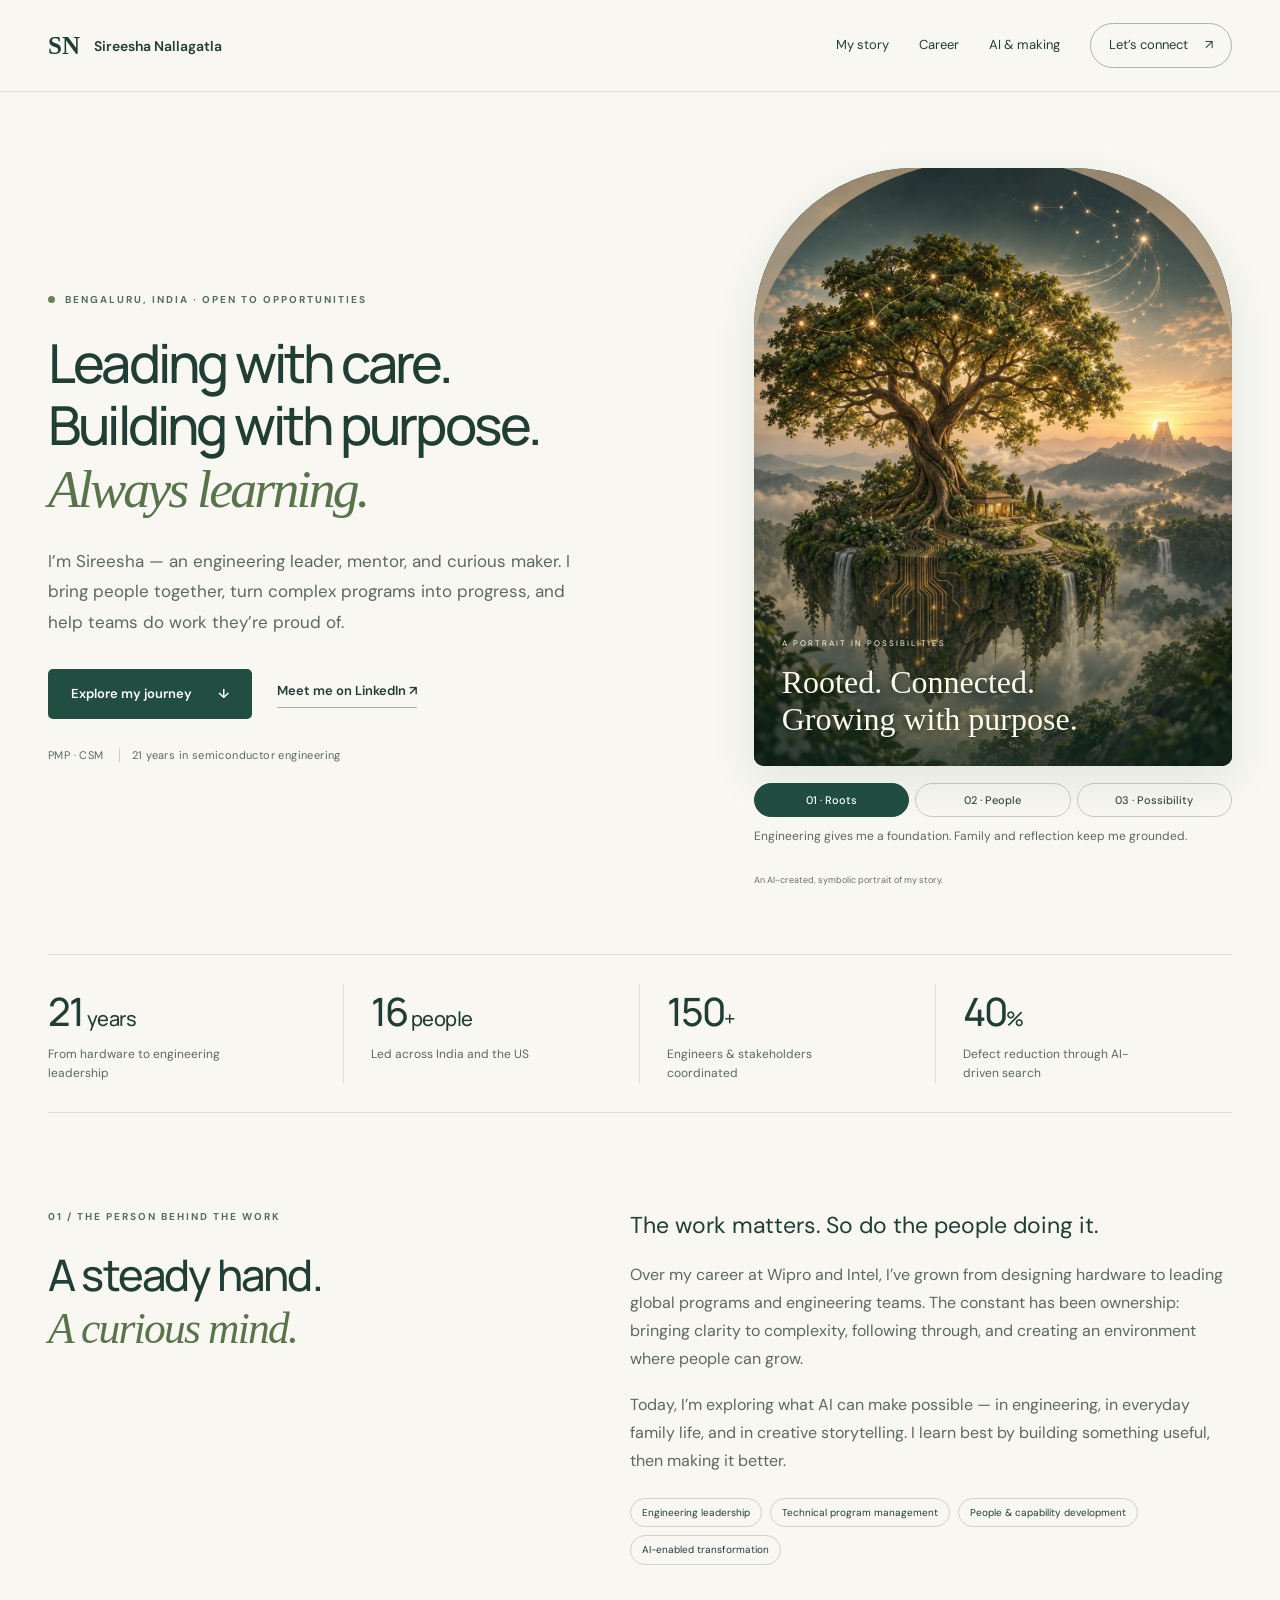
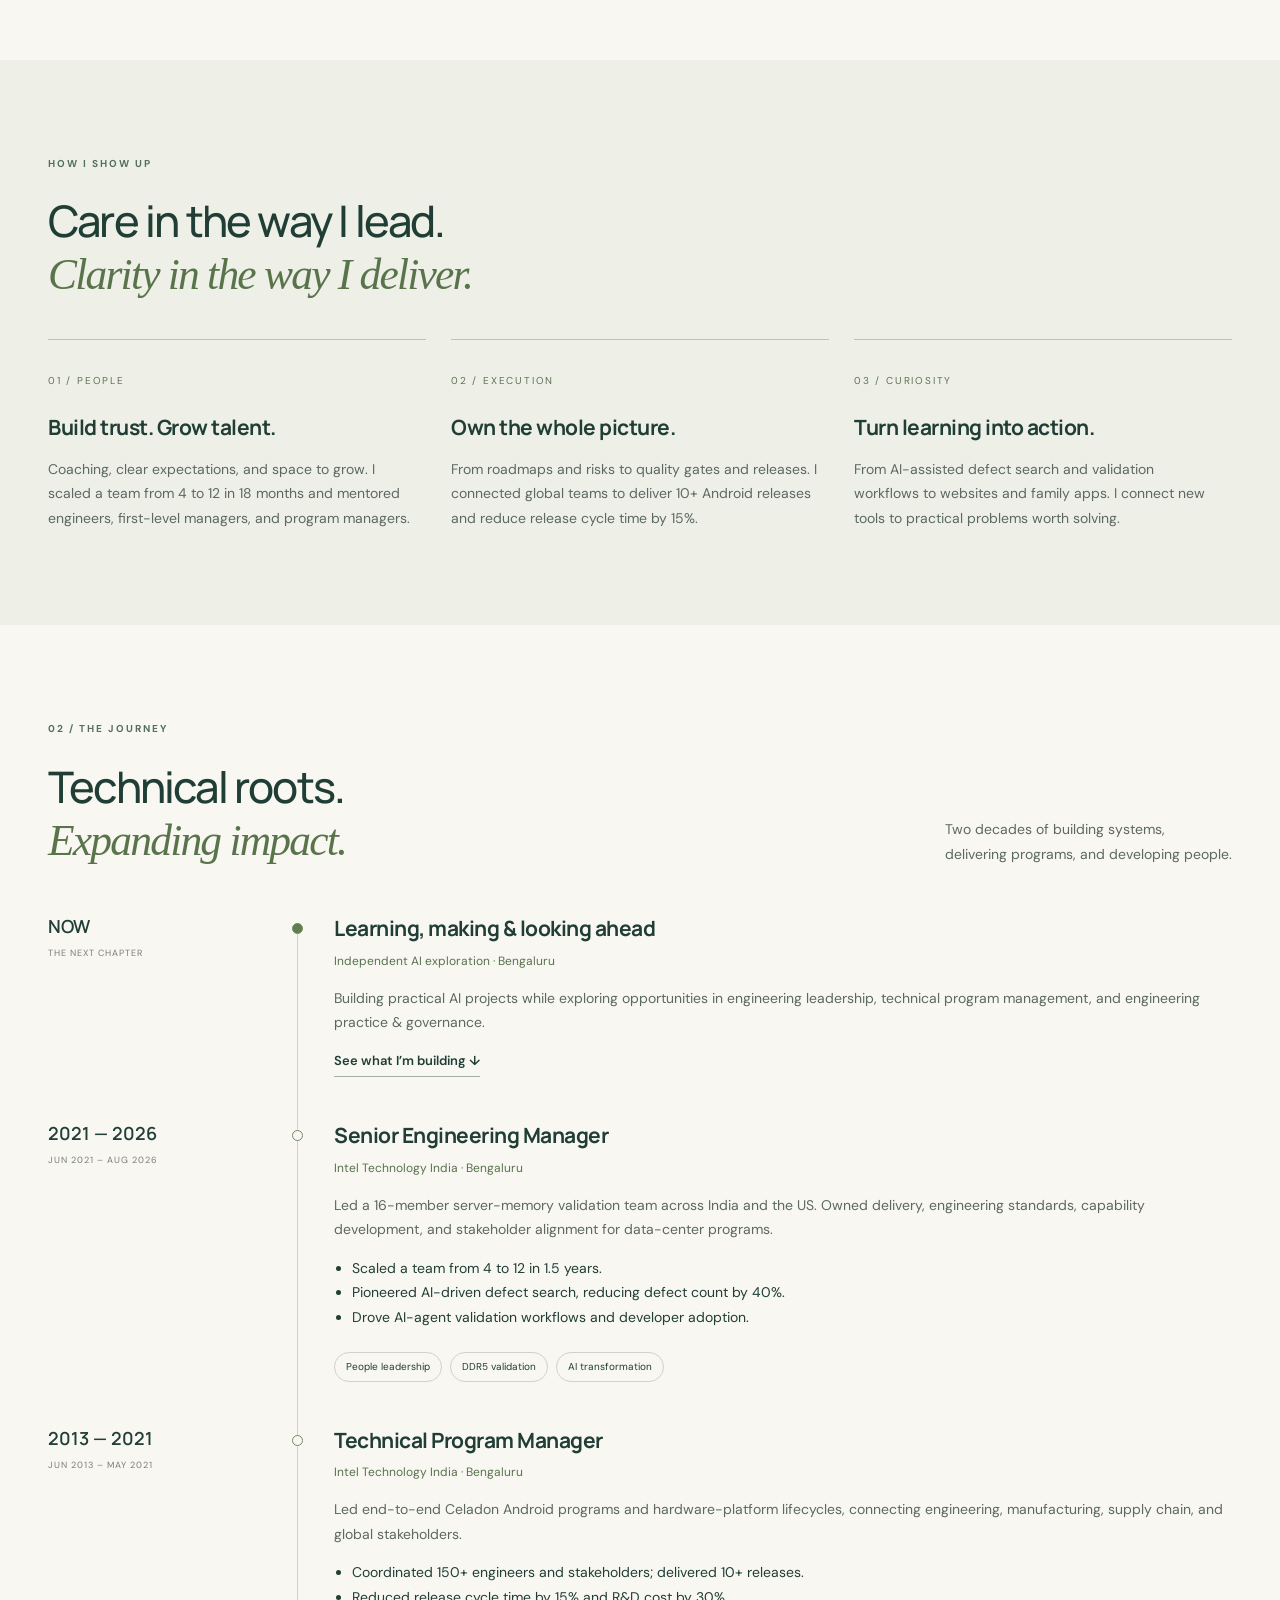
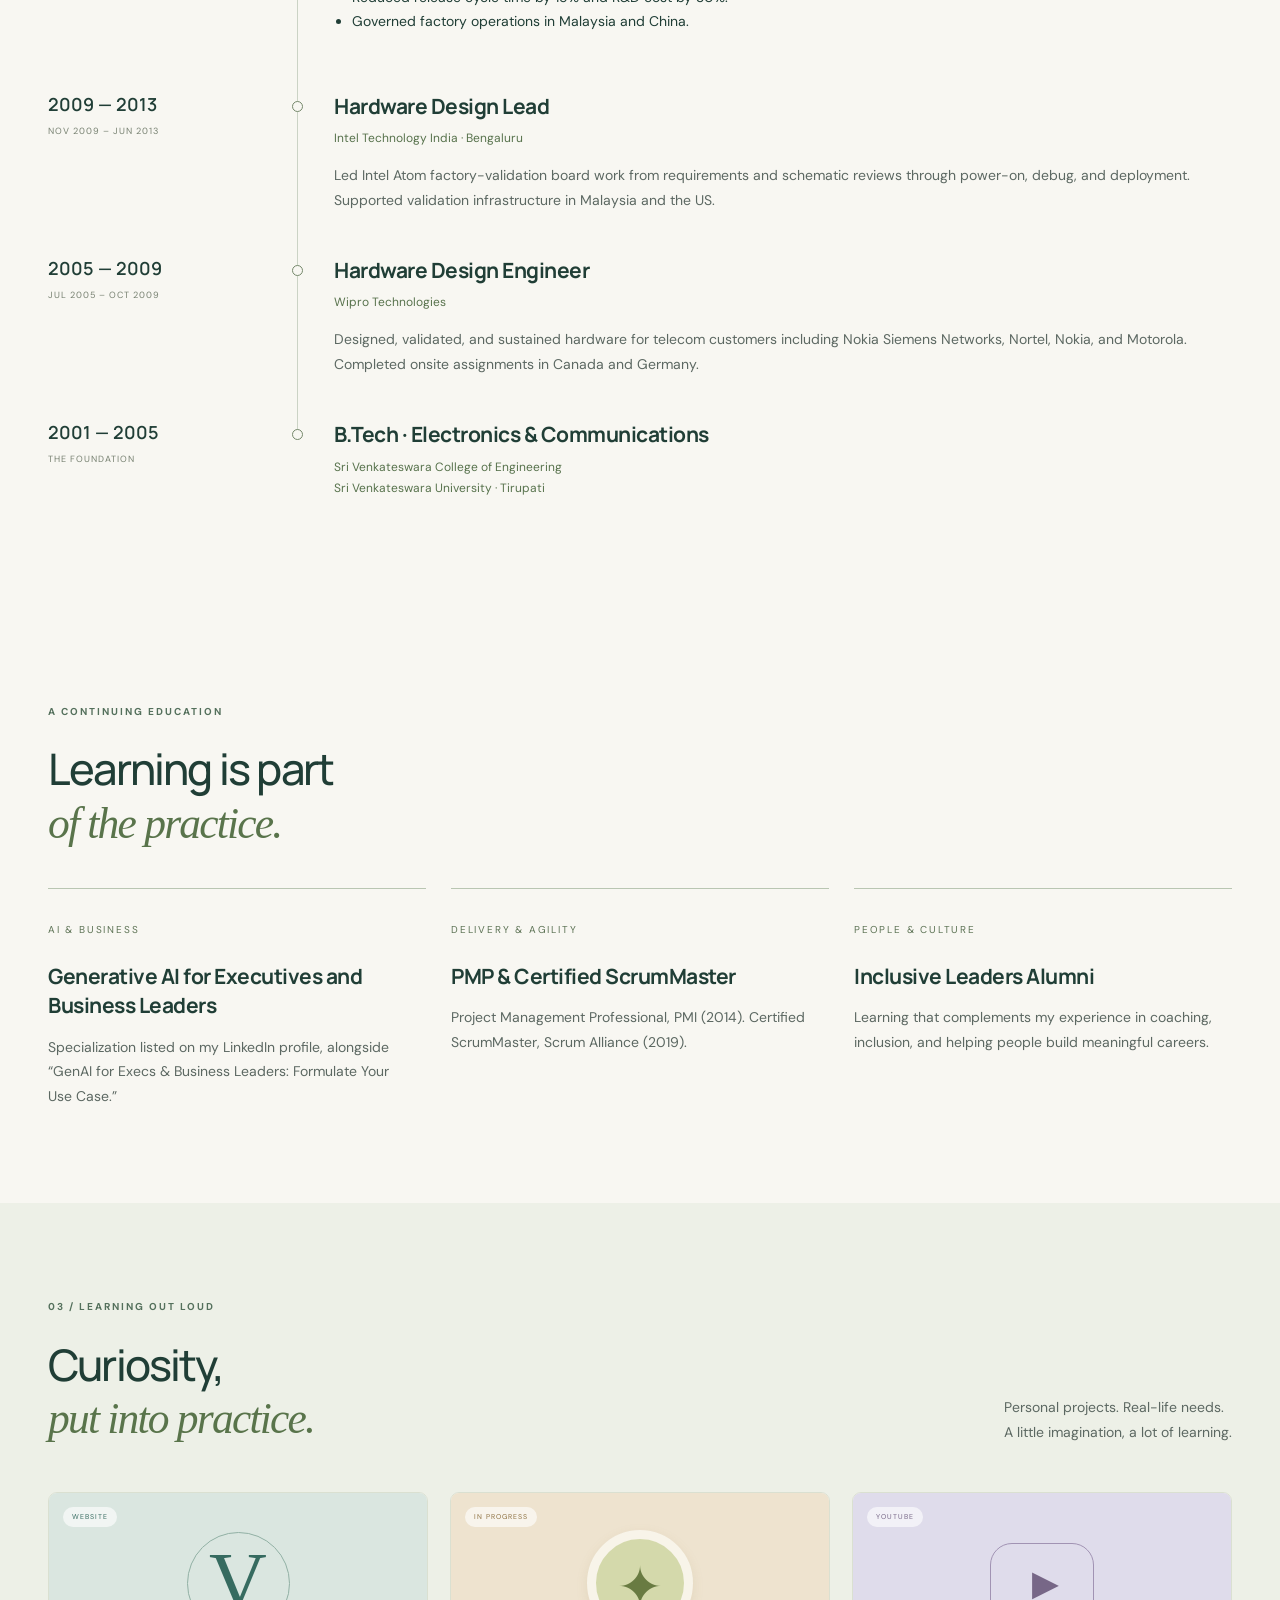
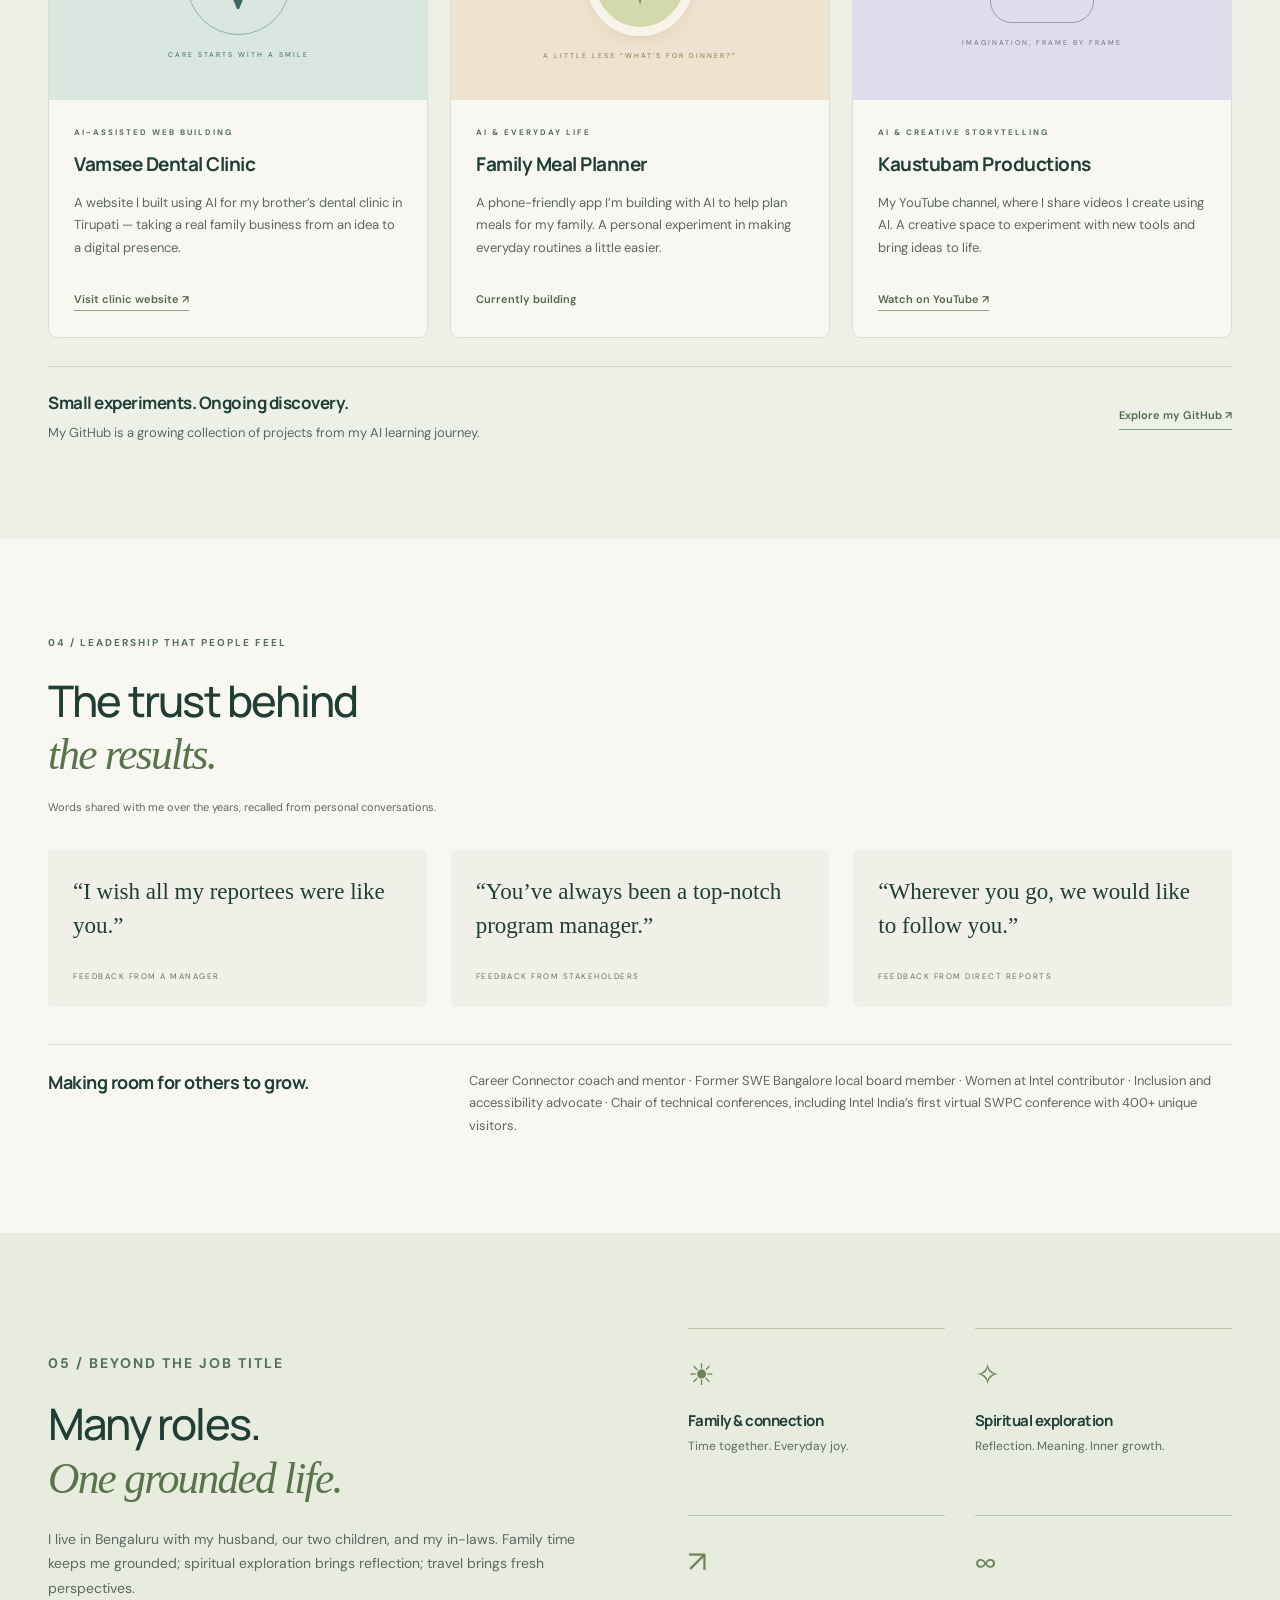
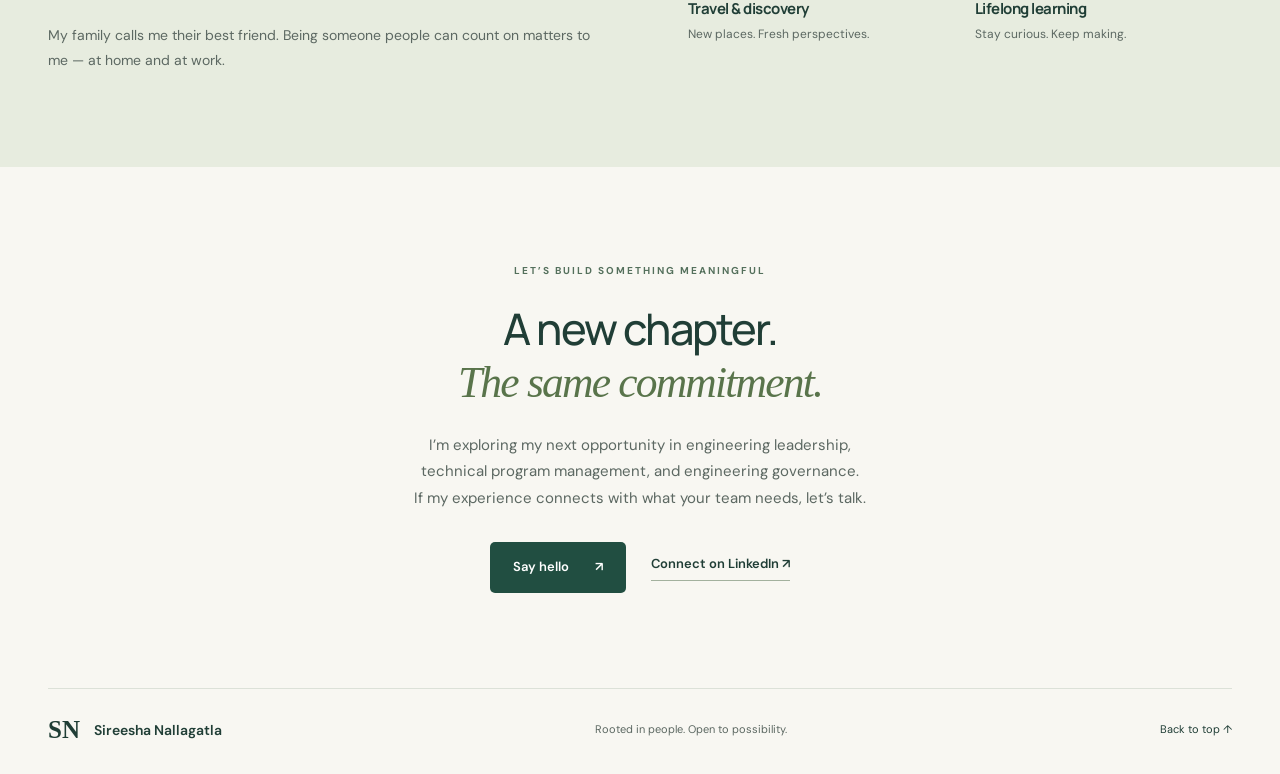
==== index.html @ be45ba5d "Refine portrait tagline and leadership feedback" ====
<!doctype html>
<html lang="en">
<head><meta charset="utf-8"><meta name="viewport" content="width=device-width,initial-scale=1"><meta name="description" content="Meet Sireesha Nallagatla: engineering leader, people builder and curious AI maker based in Bengaluru. Explore 21 years of experience, leadership impact and personal projects."><meta property="og:title" content="Sireesha Nallagatla — Leader. Mentor. Maker."><meta property="og:description" content="Leading with care. Building with purpose. Always learning. Explore my career, leadership and AI projects."><meta property="og:type" content="website"><meta property="og:url" content="https://sireesha123git.github.io/"><meta property="og:image" content="https://sireesha123git.github.io/tree-of-possibilities.png"><link rel="canonical" href="https://sireesha123git.github.io/"><meta name="theme-color" content="#183f38"><title>Sireesha Nallagatla — Leader. Mentor. Maker.</title><link rel="stylesheet" href="style.css"></head>
<body>
<a class="skip" href="#main">Skip to content</a>
<header><a class="brand" href="#">SN<span>Sireesha Nallagatla</span></a><nav aria-label="Main navigation"><a href="#about">My story</a><a href="#journey">Career</a><a href="#projects">AI & making</a><a class="nav-contact" href="#connect">Let’s connect <span>↗</span></a></nav></header>
<main id="main">
<section class="hero wrap">
<div class="hero-copy"><p class="eyebrow"><span class="dot"></span> BENGALURU, INDIA · OPEN TO OPPORTUNITIES</p><h1>Leading with care.<br>Building with purpose.<br><em>Always learning.</em></h1><p class="intro">I’m Sireesha — an engineering leader, mentor, and curious maker. I bring people together, turn complex programs into progress, and help teams do work they’re proud of.</p><div class="actions"><a class="button" href="#journey">Explore my journey <span>↓</span></a><a class="text-link" href="https://www.linkedin.com/in/sireesha-nallagatla-0392a2ba/" target="_blank" rel="noopener noreferrer">Meet me on LinkedIn ↗</a></div><p class="credentials">PMP · CSM <span>21 years in semiconductor engineering</span></p></div>
<figure class="cinematic-portrait"><div class="cinematic-frame"><img src="tree-of-possibilities.png" width="1122" height="1402" fetchpriority="high" alt="A cinematic symbolic portrait: a living tree rooted in golden circuits, a warm home, and a canopy of connected lights opening toward the sky."><div class="cinematic-title"><span>A PORTRAIT IN POSSIBILITIES</span><strong>Rooted. Connected.<br>Growing with purpose.</strong></div></div><figcaption><div class="portrait-tabs" role="group" aria-label="Explore the meaning of the artwork"><button type="button" data-story="roots" aria-pressed="true">01 · Roots</button><button type="button" data-story="people" aria-pressed="false">02 · People</button><button type="button" data-story="possibility" aria-pressed="false">03 · Possibility</button></div><p id="portrait-story" aria-live="polite">Engineering gives me a foundation. Family and reflection keep me grounded.</p><span class="portrait-credit">An AI-created, symbolic portrait of my story.</span></figcaption></figure></section>
<section class="metrics wrap" aria-label="Career highlights"><div><strong>21<span> years</span></strong><p>From hardware to engineering leadership</p></div><div><strong>16<span> people</span></strong><p>Led across India and the US</p></div><div><strong>150<span>+</span></strong><p>Engineers & stakeholders coordinated</p></div><div><strong>40<span>%</span></strong><p>Defect reduction through AI-driven search</p></div></section>
<section id="about" class="section wrap about"><div><p class="eyebrow">01 / THE PERSON BEHIND THE WORK</p><h2>A steady hand.<br><em>A curious mind.</em></h2></div><div class="story"><p class="large">The work matters. So do the people doing it.</p><p>Over my career at Wipro and Intel, I’ve grown from designing hardware to leading global programs and engineering teams. The constant has been ownership: bringing clarity to complexity, following through, and creating an environment where people can grow.</p><p>Today, I’m exploring what AI can make possible — in engineering, in everyday family life, and in creative storytelling. I learn best by building something useful, then making it better.</p><div class="chips"><span>Engineering leadership</span><span>Technical program management</span><span>People & capability development</span><span>AI-enabled transformation</span></div></div></section>
<section class="strengths section"><div class="wrap"><p class="eyebrow">HOW I SHOW UP</p><h2>Care in the way I lead.<br><em>Clarity in the way I deliver.</em></h2><div class="cards"><article><span class="card-number">01 / PEOPLE</span><h3>Build trust. Grow talent.</h3><p>Coaching, clear expectations, and space to grow. I scaled a team from 4 to 12 in 18 months and mentored engineers, first-level managers, and program managers.</p></article><article><span class="card-number">02 / EXECUTION</span><h3>Own the whole picture.</h3><p>From roadmaps and risks to quality gates and releases. I connected global teams to deliver 10+ Android releases and reduce release cycle time by 15%.</p></article><article><span class="card-number">03 / CURIOSITY</span><h3>Turn learning into action.</h3><p>From AI-assisted defect search and validation workflows to websites and family apps. I connect new tools to practical problems worth solving.</p></article></div></div></section>
<section id="journey" class="section wrap"><div class="section-heading"><div><p class="eyebrow">02 / THE JOURNEY</p><h2>Technical roots.<br><em>Expanding impact.</em></h2></div><p>Two decades of building systems,<br>delivering programs, and developing people.</p></div><div class="timeline">
<article class="milestone current"><div class="date">NOW<span>THE NEXT CHAPTER</span></div><div><h3>Learning, making & looking ahead</h3><p class="company">Independent AI exploration · Bengaluru</p><p>Building practical AI projects while exploring opportunities in engineering leadership, technical program management, and engineering practice & governance.</p><a class="text-link" href="#projects">See what I’m building ↓</a></div></article>
<article class="milestone"><div class="date">2021 — 2026<span>JUN 2021 – AUG 2026</span></div><div><h3>Senior Engineering Manager</h3><p class="company">Intel Technology India · Bengaluru</p><p>Led a 16-member server-memory validation team across India and the US. Owned delivery, engineering standards, capability development, and stakeholder alignment for data-center programs.</p><ul><li>Scaled a team from 4 to 12 in 1.5 years.</li><li>Pioneered AI-driven defect search, reducing defect count by 40%.</li><li>Drove AI-agent validation workflows and developer adoption.</li></ul><div class="chips"><span>People leadership</span><span>DDR5 validation</span><span>AI transformation</span></div></div></article>
<article class="milestone"><div class="date">2013 — 2021<span>JUN 2013 – MAY 2021</span></div><div><h3>Technical Program Manager</h3><p class="company">Intel Technology India · Bengaluru</p><p>Led end-to-end Celadon Android programs and hardware-platform lifecycles, connecting engineering, manufacturing, supply chain, and global stakeholders.</p><ul><li>Coordinated 150+ engineers and stakeholders; delivered 10+ releases.</li><li>Reduced release cycle time by 15% and R&D cost by 30%.</li><li>Governed factory operations in Malaysia and China.</li></ul></div></article>
<article class="milestone"><div class="date">2009 — 2013<span>NOV 2009 – JUN 2013</span></div><div><h3>Hardware Design Lead</h3><p class="company">Intel Technology India · Bengaluru</p><p>Led Intel Atom factory-validation board work from requirements and schematic reviews through power-on, debug, and deployment. Supported validation infrastructure in Malaysia and the US.</p></div></article>
<article class="milestone"><div class="date">2005 — 2009<span>JUL 2005 – OCT 2009</span></div><div><h3>Hardware Design Engineer</h3><p class="company">Wipro Technologies</p><p>Designed, validated, and sustained hardware for telecom customers including Nokia Siemens Networks, Nortel, Nokia, and Motorola. Completed onsite assignments in Canada and Germany.</p></div></article>
<article class="milestone"><div class="date">2001 — 2005<span>THE FOUNDATION</span></div><div><h3>B.Tech · Electronics & Communications</h3><p class="company">Sri Venkateswara College of Engineering<br>Sri Venkateswara University · Tirupati</p></div></article></div></section>
<section class="section wrap learning"><p class="eyebrow">A CONTINUING EDUCATION</p><h2>Learning is part<br><em>of the practice.</em></h2><div class="cards"><article><span class="card-number">AI & BUSINESS</span><h3>Generative AI for Executives and Business Leaders</h3><p>Specialization listed on my LinkedIn profile, alongside “GenAI for Execs & Business Leaders: Formulate Your Use Case.”</p></article><article><span class="card-number">DELIVERY & AGILITY</span><h3>PMP & Certified ScrumMaster</h3><p>Project Management Professional, PMI (2014). Certified ScrumMaster, Scrum Alliance (2019).</p></article><article><span class="card-number">PEOPLE & CULTURE</span><h3>Inclusive Leaders Alumni</h3><p>Learning that complements my experience in coaching, inclusion, and helping people build meaningful careers.</p></article></div></section><section id="projects" class="section projects"><div class="wrap"><div class="section-heading"><div><p class="eyebrow">03 / LEARNING OUT LOUD</p><h2>Curiosity,<br><em>put into practice.</em></h2></div><p>Personal projects. Real-life needs.<br>A little imagination, a lot of learning.</p></div><div class="project-grid">
<article class="project"><div class="project-art dental"><span>V</span><small>CARE STARTS WITH A SMILE</small><div class="art-pill">WEBSITE</div></div><div class="project-body"><p class="eyebrow">AI-ASSISTED WEB BUILDING</p><h3>Vamsee Dental Clinic</h3><p>A website I built using AI for my brother’s dental clinic in Tirupati — taking a real family business from an idea to a digital presence.</p><span class="project-link" data-project="clinic">Built · Link coming soon</span></div></article>
<article class="project"><div class="project-art meal"><div class="plate"><span>✦</span></div><small>A LITTLE LESS “WHAT’S FOR DINNER?”</small><div class="art-pill">IN PROGRESS</div></div><div class="project-body"><p class="eyebrow">AI & EVERYDAY LIFE</p><h3>Family Meal Planner</h3><p>A phone-friendly app I’m building with AI to help plan meals for my family. A personal experiment in making everyday routines a little easier.</p><span class="project-link" data-project="meal">Currently building</span></div></article>
<article class="project"><div class="project-art video"><span class="play">▶</span><small>IMAGINATION, FRAME BY FRAME</small><div class="art-pill">YOUTUBE</div></div><div class="project-body"><p class="eyebrow">AI & CREATIVE STORYTELLING</p><h3>Kaustubam Productions</h3><p>My YouTube channel, where I share videos I create using AI. A creative space to experiment with new tools and bring ideas to life.</p><span class="project-link" data-project="youtube">Creating & sharing · Link coming soon</span></div></article>
</div><div class="github-strip"><div><h3>Small experiments. Ongoing discovery.</h3><p>My GitHub is a growing collection of projects from my AI learning journey.</p></div><span class="project-link" data-project="github">Repository link coming soon</span></div></div></section>
<section class="section wrap"><p class="eyebrow">04 / LEADERSHIP THAT PEOPLE FEEL</p><h2>The trust behind<br><em>the results.</em></h2><p class="quote-note">Words shared with me over the years, recalled from personal conversations.</p><div class="quotes"><figure><blockquote>“I wish all my reportees were like you.”</blockquote><figcaption>FEEDBACK FROM A MANAGER</figcaption></figure><figure><blockquote>“You’ve always been a top-notch program manager.”</blockquote><figcaption>FEEDBACK FROM STAKEHOLDERS</figcaption></figure><figure><blockquote>“Wherever you go, we would like to follow you.”</blockquote><figcaption>FEEDBACK FROM DIRECT REPORTS</figcaption></figure></div><div class="community"><h3>Making room for others to grow.</h3><p>Career Connector coach and mentor · Former SWE Bangalore local board member · Women at Intel contributor · Inclusion and accessibility advocate · Chair of technical conferences, including Intel India’s first virtual SWPC conference with 400+ unique visitors.</p></div></section>
<section class="personal section"><div class="wrap personal-grid"><div><p class="eyebrow">05 / BEYOND THE JOB TITLE</p><h2>Many roles.<br><em>One grounded life.</em></h2><p>I live in Bengaluru with my husband, our two children, and my in-laws. Family time keeps me grounded; spiritual exploration brings reflection; travel brings fresh perspectives.</p><p>My family calls me their best friend. Being someone people can count on matters to me — at home and at work.</p></div><div class="interest-grid"><div><span>☀</span><h3>Family & connection</h3><p>Time together. Everyday joy.</p></div><div><span>✧</span><h3>Spiritual exploration</h3><p>Reflection. Meaning. Inner growth.</p></div><div><span>↗</span><h3>Travel & discovery</h3><p>New places. Fresh perspectives.</p></div><div><span>∞</span><h3>Lifelong learning</h3><p>Stay curious. Keep making.</p></div></div></div></section>
<section id="connect" class="section wrap connect"><p class="eyebrow">LET’S BUILD SOMETHING MEANINGFUL</p><h2>A new chapter.<br><em>The same commitment.</em></h2><p>I’m exploring my next opportunity in engineering leadership,<br>technical program management, and engineering governance.<br>If my experience connects with what your team needs, let’s talk.</p><div class="actions"><a class="button" href="mailto:sireesha.n.1@gmail.com">Say hello <span>↗</span></a><a class="text-link" href="https://www.linkedin.com/in/sireesha-nallagatla-0392a2ba/" target="_blank" rel="noopener noreferrer">Connect on LinkedIn ↗</a></div></section>
</main><footer class="wrap"><a class="brand" href="#">SN<span>Sireesha Nallagatla</span></a><p>Rooted in people. Open to possibility.</p><a href="#main">Back to top ↑</a></footer><script src="projects.js"></script></body></html>
---- style.css ----
@import url('https://fonts.googleapis.com/css2?family=DM+Sans:wght@400;500;600;700&family=Manrope:wght@400;500;600;700;800&display=swap');
:root{--paper:#f8f7f2;--ink:#203e36;--muted:#5c6862;--line:#dce1d8;--green:#214e41;--lime:#dce8a9}*{box-sizing:border-box}html{scroll-behavior:smooth;scroll-padding-top:95px}body{margin:0;background:var(--paper);color:var(--ink);font:16px/1.75 'DM Sans',sans-serif}a{color:inherit;text-decoration:none}a:focus-visible{outline:3px solid #b67738;outline-offset:5px}h1,h2,h3,p{margin:0}h1,h2,h3{font-family:'Manrope',sans-serif}h1{font-size:clamp(40px,4.2vw,64px);line-height:1.16;letter-spacing:-2.8px;font-weight:500}h2{font-size:clamp(34px,3.4vw,48px);line-height:1.2;letter-spacing:-1.8px;font-weight:500}h3{font-size:21px;line-height:1.4;letter-spacing:-.5px}em{font-family:Georgia,serif;font-weight:400;color:#59744b}p{color:var(--muted)}.wrap{max-width:1200px;width:calc(100% - 96px);margin:auto}header{height:92px;padding:0 48px;display:flex;align-items:center;justify-content:space-between;border-bottom:1px solid var(--line);max-width:1440px;margin:auto}.brand{display:flex;gap:14px;align-items:center;font:600 25px Georgia,serif}.brand span{font:600 14px 'DM Sans',sans-serif}nav{display:flex;gap:30px;align-items:center;font-size:13px}nav a:hover,.text-link:hover{color:#8b632e}.nav-contact{border:1px solid #a7b6a6;border-radius:30px;padding:10px 18px}.nav-contact span{margin-left:14px}.hero{display:grid;grid-template-columns:1.35fr 1fr;gap:60px;padding-top:76px;padding-bottom:65px;align-items:center}.eyebrow{font-size:10px;letter-spacing:2px;font-weight:700;color:#54705c;margin-bottom:23px}.dot{display:inline-block;width:7px;height:7px;background:#6c8252;border-radius:50%;margin-right:6px}.intro{max-width:540px;font-size:17px;line-height:1.8;margin-top:25px}.actions{display:flex;align-items:center;gap:25px;flex-wrap:wrap;margin-top:31px}.button{display:inline-flex;gap:26px;align-items:center;background:var(--green);color:#fff;padding:14px 23px;border-radius:5px;font-size:13px;font-weight:600}.button:hover{background:#346451}.text-link{font-size:13px;font-weight:600;border-bottom:1px solid #a3b19e;padding-bottom:4px}.credentials{font-size:11px;margin-top:27px;letter-spacing:.4px}.credentials span{margin-left:12px;padding-left:12px;border-left:1px solid #c9d0c3}.portrait-art{height:480px;background:#e6e9d9;border-radius:160px 160px 12px 12px;position:relative;overflow:hidden}.art-grid{position:absolute;inset:0;background-image:linear-gradient(#7486650d 1px,transparent 1px),linear-gradient(90deg,#7486650d 1px,transparent 1px);background-size:32px 32px}.art-top{position:absolute;top:64px;left:0;right:0;text-align:center;font-size:7px;letter-spacing:1.7px}.sun{position:absolute;right:73px;top:95px;width:83px;height:83px;border-radius:50%;background:#d3ad74}.stem{position:absolute;top:147px;left:50%;height:200px;width:2px;background:#526d4c;transform:rotate(14deg)}.leaf{position:absolute;background:#53704e;width:93px;height:51px;border-radius:0 90px 0 90px;left:calc(50% - 92px);top:180px;transform:rotate(13deg)}.leaf-two{left:50%;top:210px;transform:scaleX(-1) rotate(30deg);background:#819367}.leaf-three{top:248px;left:calc(50% - 110px);width:105px;background:#a4b389;transform:rotate(25deg)}.leaf-four{left:calc(50% - 8px);top:146px;transform:scaleX(-1) rotate(50deg);width:68px;background:#355a42}.orbit{position:absolute;width:350px;height:350px;border:1px solid #bbc7ad;border-radius:50%;top:95px;left:50%;transform:translateX(-50%)}.orbit-two{width:280px;height:280px;top:130px}.art-name{position:absolute;bottom:65px;left:0;right:0;text-align:center;font:48px/1 Georgia,serif;letter-spacing:-2px}.art-name span{display:block;font:10px 'DM Sans',sans-serif;letter-spacing:5px;text-transform:uppercase;margin-top:14px}.art-bottom{position:absolute;bottom:0;left:0;right:0;border-top:1px solid #b9c4af;padding:14px 25px;display:flex;justify-content:space-between;font-size:8px;letter-spacing:1.5px}.metrics{border-top:1px solid var(--line);border-bottom:1px solid var(--line);display:grid;grid-template-columns:repeat(4,1fr);padding:29px 0}.metrics>div{padding:0 27px;border-right:1px solid var(--line)}.metrics>div:first-child{padding-left:0}.metrics>div:last-child{border:0}.metrics strong{font:500 39px 'Manrope',sans-serif;letter-spacing:-2px}.metrics strong span{font-size:20px;letter-spacing:-.5px}.metrics p{font-size:12px;max-width:190px;line-height:1.6;margin-top:7px}.section{padding-top:95px;padding-bottom:95px}.about{display:grid;grid-template-columns:1fr 1.2fr;gap:80px}.story p{margin-bottom:18px}.story .large{font-size:23px;color:var(--ink);line-height:1.5}.chips{display:flex;flex-wrap:wrap;gap:8px;margin-top:23px}.chips span{font-size:10px;padding:5px 11px;border:1px solid #cdd5c5;border-radius:20px}.strengths{background:#eef0e7}.cards{display:grid;grid-template-columns:repeat(3,1fr);gap:25px;margin-top:39px}.cards article{border-top:1px solid #b9c6b2;padding:25px 10px 0 0}.card-number{font-size:10px;letter-spacing:1.8px;color:#5d7355}.cards h3{margin:20px 0 14px}.cards p{font-size:14px}.section-heading{display:flex;justify-content:space-between;align-items:end;gap:30px;margin-bottom:48px}.section-heading>p{font-size:14px}.timeline{margin-top:20px}.milestone{display:grid;grid-template-columns:240px 1fr;gap:46px;padding:0 0 44px;position:relative}.milestone:before{content:'';position:absolute;left:249px;top:10px;bottom:-10px;width:1px;background:#cbd3c5}.milestone:after{content:'';position:absolute;left:244px;top:9px;width:9px;height:9px;border-radius:50%;background:var(--paper);border:1px solid #75886b}.milestone:last-child{padding-bottom:0}.milestone:last-child:before{display:none}.date{font:600 18px 'Manrope',sans-serif}.date span{display:block;font:9px 'DM Sans',sans-serif;letter-spacing:1px;color:#778171;margin-top:9px}.company{font-size:12px;margin:7px 0 14px;color:#57724c}.milestone p:not(.company),.milestone li{font-size:14px}.milestone ul{padding-left:18px;margin:14px 0}.milestone .text-link{display:inline-block;margin-top:15px}.current:after{background:#607e4b}.projects{background:#edf0e7}.project-grid{display:grid;grid-template-columns:repeat(3,1fr);gap:22px}.project{background:var(--paper);border-radius:9px;overflow:hidden;border:1px solid #dae0d1}.project-art{height:207px;position:relative;display:flex;align-items:center;justify-content:center;flex-direction:column;overflow:hidden}.project-art small{font-size:7px;letter-spacing:2px;margin-top:14px}.dental{background:#dae6e0;color:#366b60}.dental>span{font:80px Georgia,serif;border:1px solid #91b0a4;border-radius:50%;height:103px;width:103px;text-align:center;line-height:1.2}.art-pill{position:absolute;top:14px;left:14px;font-size:7px;padding:4px 9px;border-radius:15px;background:#ffffff9e;letter-spacing:1px}.meal{background:#eee3cf;color:#8e7140}.plate{height:106px;width:106px;border-radius:50%;border:9px solid #f8f4e9;box-shadow:0 4px 12px #9c885322;background:#d4d9ab;display:grid;place-items:center;font-size:55px;color:#697b42}.video{background:#dfdceb;color:#776787}.play{display:grid;place-items:center;width:104px;height:80px;border:1px solid #a193b3;border-radius:22px;font-size:35px;padding-left:6px}.project-body{padding:25px}.project-body .eyebrow{font-size:8px;margin-bottom:12px}.project-body h3{font-size:19px}.project-body p:not(.eyebrow){font-size:13px;margin:14px 0 24px}.project-link{font-size:11px;font-weight:600;color:#53694b}a.project-link{border-bottom:1px solid #8fa183;padding-bottom:4px}.github-strip{margin-top:28px;border-top:1px solid #cbd4c2;padding-top:24px;display:flex;align-items:center;justify-content:space-between;gap:20px}.github-strip h3{font-size:17px}.github-strip p{font-size:13px;margin-top:7px}.quote-note{font-size:11px;margin-top:18px}.quotes{display:grid;grid-template-columns:repeat(3,1fr);gap:24px;margin-top:32px}.quotes figure{margin:0;padding:25px 25px 24px;background:#f0f0e8;border-radius:5px;display:flex;flex-direction:column;justify-content:space-between}.quotes blockquote{margin:0;font:23px/1.5 Georgia,serif}.quotes figcaption{font-size:8px;letter-spacing:1.5px;margin-top:25px;color:#64745a}.community{margin-top:37px;border-top:1px solid var(--line);padding-top:25px;display:grid;grid-template-columns:1fr 2fr;gap:40px}.community h3{font-size:18px}.community p{font-size:13px}.personal{background:#e7ecdf}.personal-grid{display:grid;grid-template-columns:1fr 1fr;gap:95px}.personal p{font-size:14px;margin-top:23px}.interest-grid{display:grid;grid-template-columns:1fr 1fr;gap:30px}.interest-grid>div{border-top:1px solid #bac8ae;padding-top:20px}.interest-grid span{font-size:30px;color:#6e8558}.interest-grid h3{font-size:15px;margin-top:9px}.interest-grid p{font-size:12px;margin-top:5px}.connect{text-align:center}.connect>p:not(.eyebrow){margin-top:24px;font-size:15px}.connect .actions{justify-content:center}footer{border-top:1px solid var(--line);padding-top:27px;padding-bottom:30px;display:flex;align-items:center;justify-content:space-between;gap:20px}footer p,footer>a:last-child{font-size:11px}.skip{position:absolute;top:-100px;left:15px;background:white;padding:10px;z-index:10}.skip:focus{top:10px}@media(min-width:1450px){.hero{padding-top:95px;padding-bottom:85px}}@media(max-width:950px){.wrap{width:calc(100% - 48px)}header{padding:0 24px}nav{gap:17px}.hero{gap:28px}h1{font-size:43px}.portrait-art{height:425px}.about{gap:40px}.personal-grid{gap:40px}.project-body{padding:20px}.milestone{grid-template-columns:185px 1fr;gap:40px}.milestone:before{left:197px}.milestone:after{left:192px}.actions{gap:18px}.credentials span{display:block;margin:6px 0 0;padding:0;border:0}.art-top{font-size:6px}.orbit{width:310px;height:310px}.orbit-two{width:260px;height:260px}.art-name{font-size:43px}}@media(max-width:680px){header{height:auto;min-height:83px;flex-wrap:wrap;gap:15px;padding:18px 20px}.brand span{font-size:12px}nav{width:100%;justify-content:space-between;font-size:11px;gap:8px}.nav-contact{padding:5px 10px}.nav-contact span{margin-left:3px}.wrap{width:calc(100% - 40px)}.hero{grid-template-columns:1fr;padding-top:40px;padding-bottom:36px;gap:30px}h1{font-size:43px;letter-spacing:-2px}.hero .eyebrow{font-size:8px;letter-spacing:1.4px}.intro{font-size:15px}.portrait-art{height:370px;max-width:400px;width:100%;margin:auto;border-radius:130px 130px 10px 10px}.art-top{top:44px}.sun{top:75px}.stem{top:103px;height:180px}.leaf-one{top:140px}.leaf-two{top:171px}.leaf-three{top:208px}.leaf-four{top:106px}.orbit{top:55px}.orbit-two{top:80px}.art-name{bottom:62px}.metrics{grid-template-columns:1fr 1fr;gap:22px}.metrics>div,.metrics>div:first-child{padding:0 12px}.metrics>div:nth-child(2){border:0}.metrics strong{font-size:32px}.metrics p{font-size:11px}.section{padding-top:60px;padding-bottom:60px}.about,.personal-grid{grid-template-columns:1fr;gap:28px}.cards,.project-grid,.quotes{grid-template-columns:1fr}.cards{gap:29px}.section-heading{display:block;margin-bottom:32px}.section-heading>p{margin-top:20px}.milestone{grid-template-columns:1fr;gap:15px;padding-left:23px;padding-bottom:35px}.milestone:before{left:4px}.milestone:after{left:0}.date{font-size:15px}.date span{font-size:8px;margin-top:5px}.milestone h3{font-size:20px}.project-art{height:220px}.github-strip{align-items:start;flex-direction:column}.community{grid-template-columns:1fr;gap:15px}.interest-grid{gap:22px}.connect br{display:none}.connect h2 br{display:block}footer{flex-wrap:wrap}footer p{order:3;width:100%}.quotes blockquote{font-size:24px}}@media(prefers-reduced-motion:reduce){html{scroll-behavior:auto}}
/* Bespoke cinematic story portrait */
.cinematic-portrait{margin:0;min-width:0}.cinematic-frame{position:relative;overflow:hidden;border-radius:160px 160px 10px 10px;background:#203c34;aspect-ratio:4/5;box-shadow:0 15px 45px #203e3618}.cinematic-frame img{display:block;width:100%;height:100%;object-fit:cover}.cinematic-frame:after{content:'';position:absolute;inset:45% 0 0;background:linear-gradient(transparent,#122c259e);pointer-events:none}.cinematic-title{position:absolute;z-index:1;bottom:28px;left:28px;color:#fff9e8}.cinematic-title span{font-size:8px;letter-spacing:2px}.cinematic-title strong{display:block;font:32px/1.15 Georgia,serif;margin-top:9px;font-weight:400;text-shadow:0 2px 10px #10251e}.portrait-tabs{display:flex;gap:6px;margin:17px 0 10px}.portrait-tabs button{font:500 11px 'DM Sans',sans-serif;flex:1;padding:9px 6px;border:1px solid #c3cdbb;background:transparent;color:#38513d;border-radius:20px;cursor:pointer}.portrait-tabs button[aria-pressed=true]{background:#214e41;color:white;border-color:#214e41}.portrait-tabs button:focus-visible{outline:3px solid #b67738;outline-offset:3px}#portrait-story{font-size:12px;line-height:1.6;min-height:39px}.portrait-credit{display:block;font-size:9px;color:#677360;margin-top:7px}@media(max-width:680px){.cinematic-portrait{max-width:420px;width:100%;margin:auto}.cinematic-frame{border-radius:130px 130px 10px 10px}.cinematic-title strong{font-size:30px}}
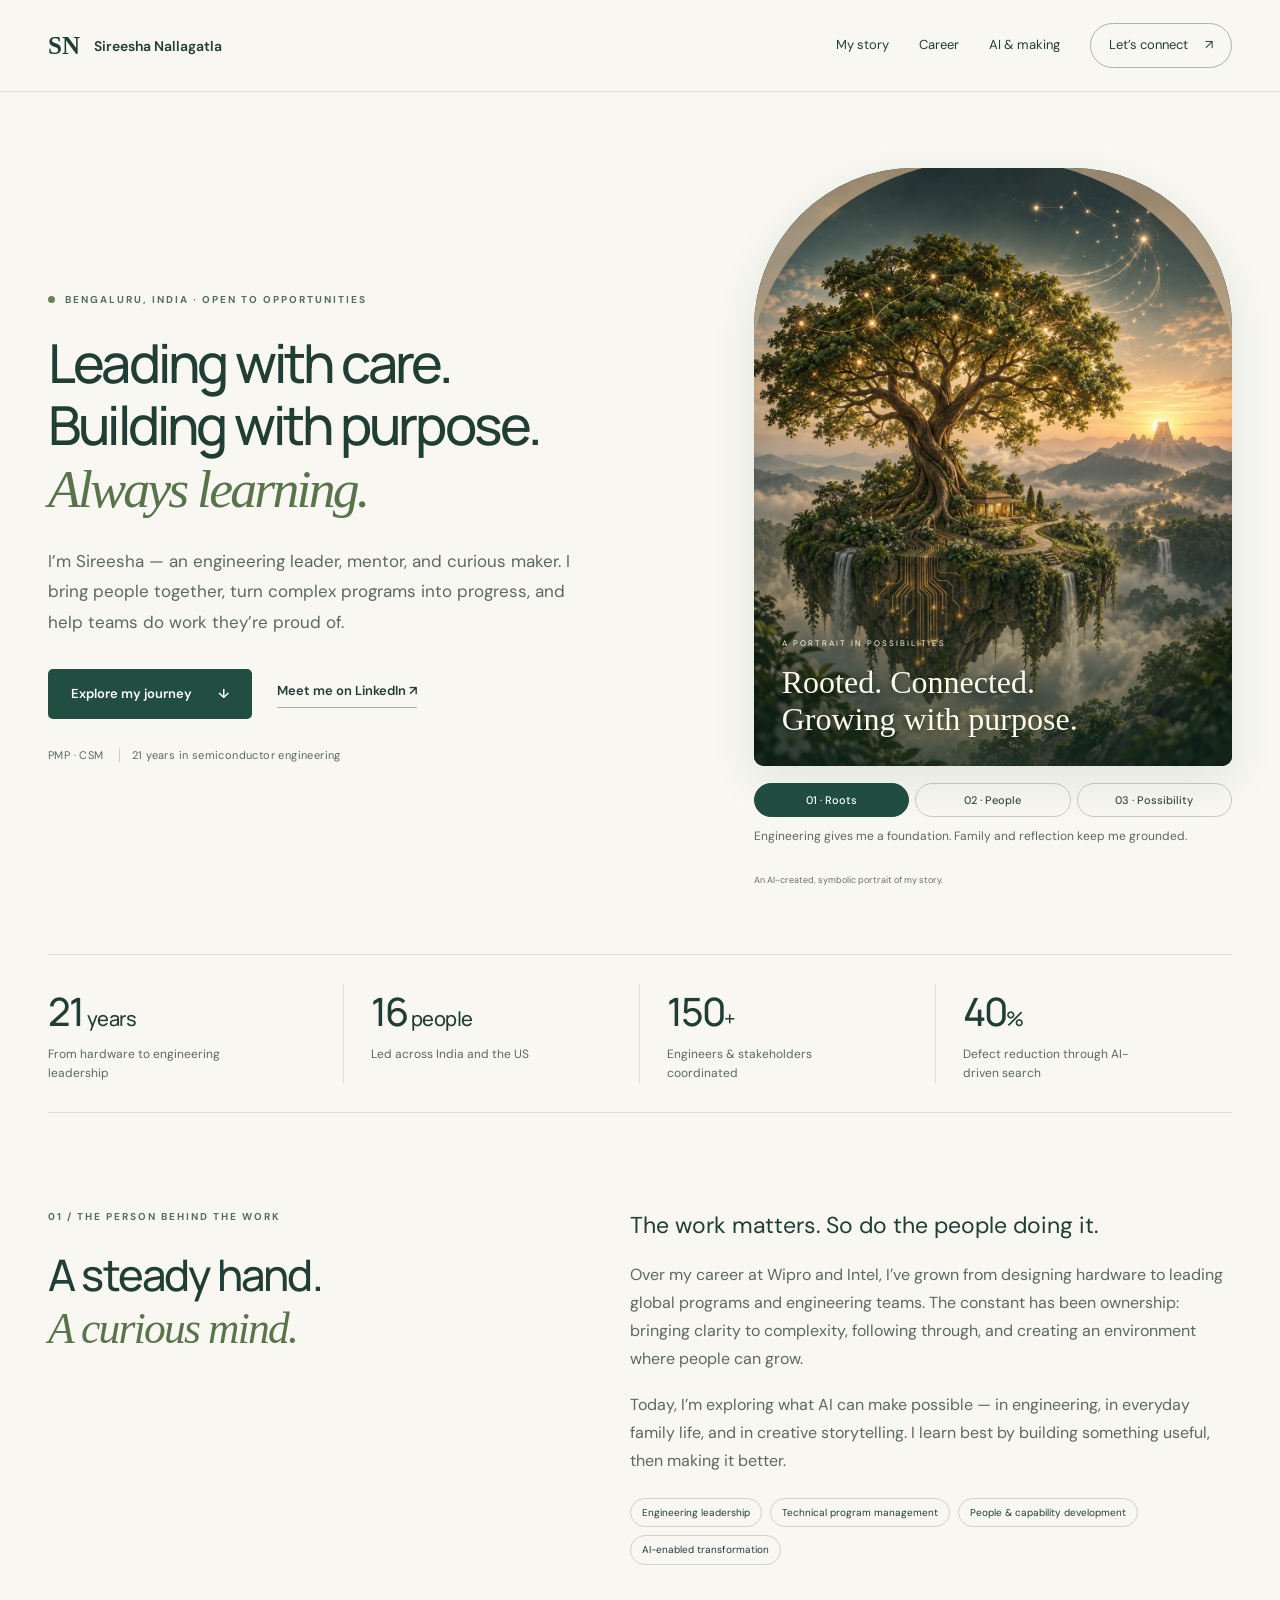
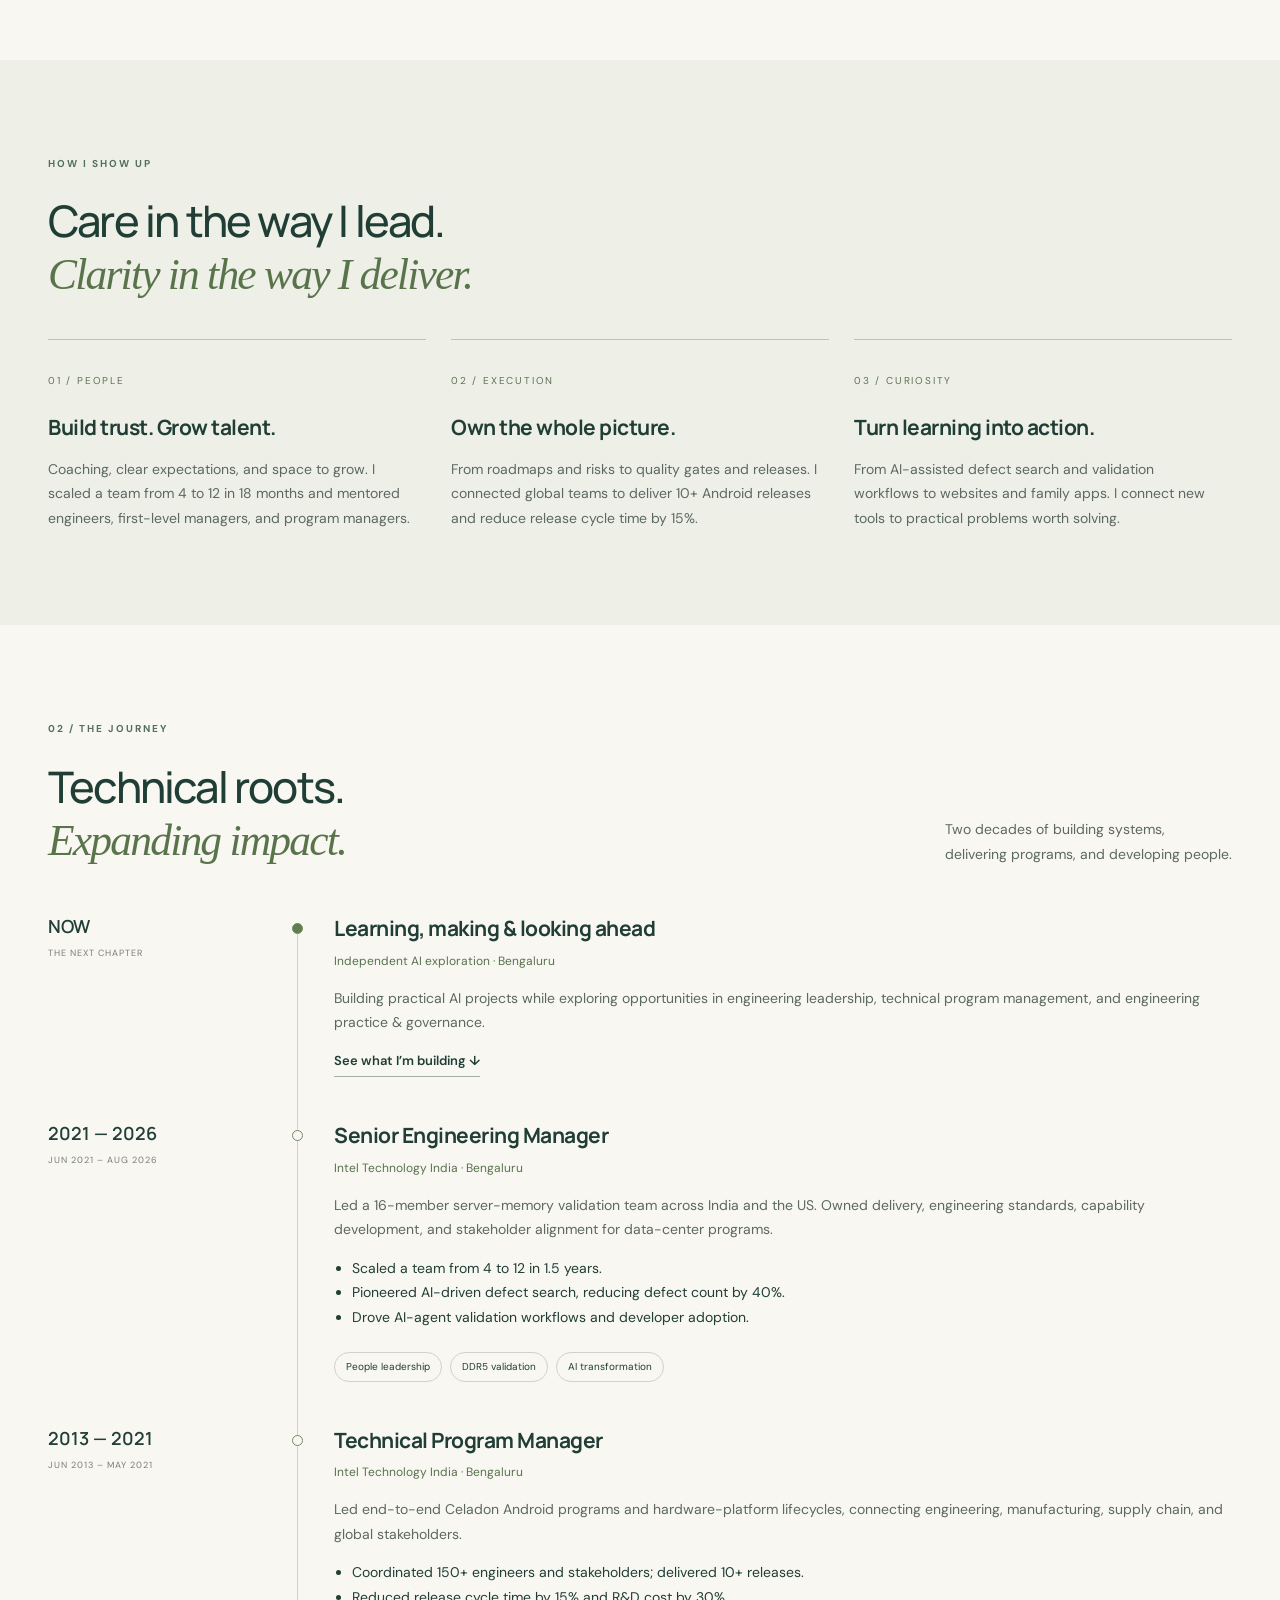
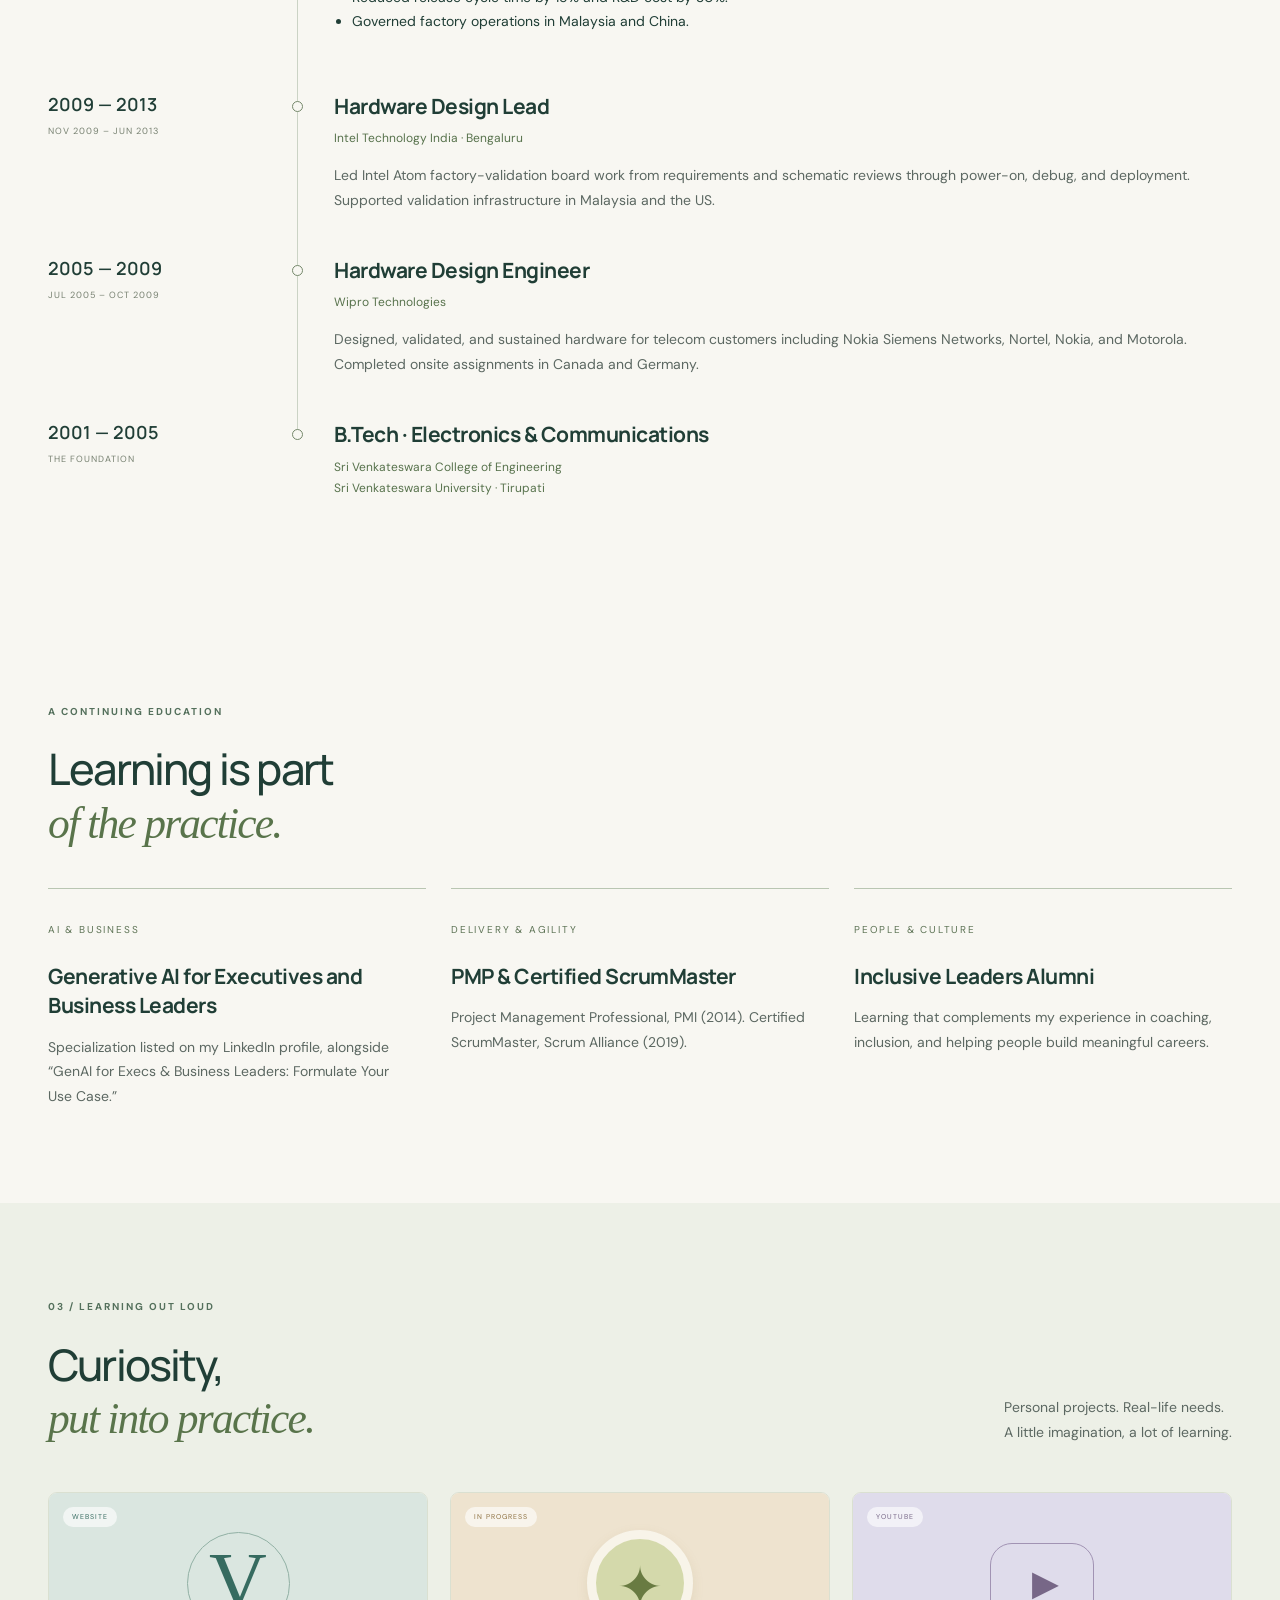
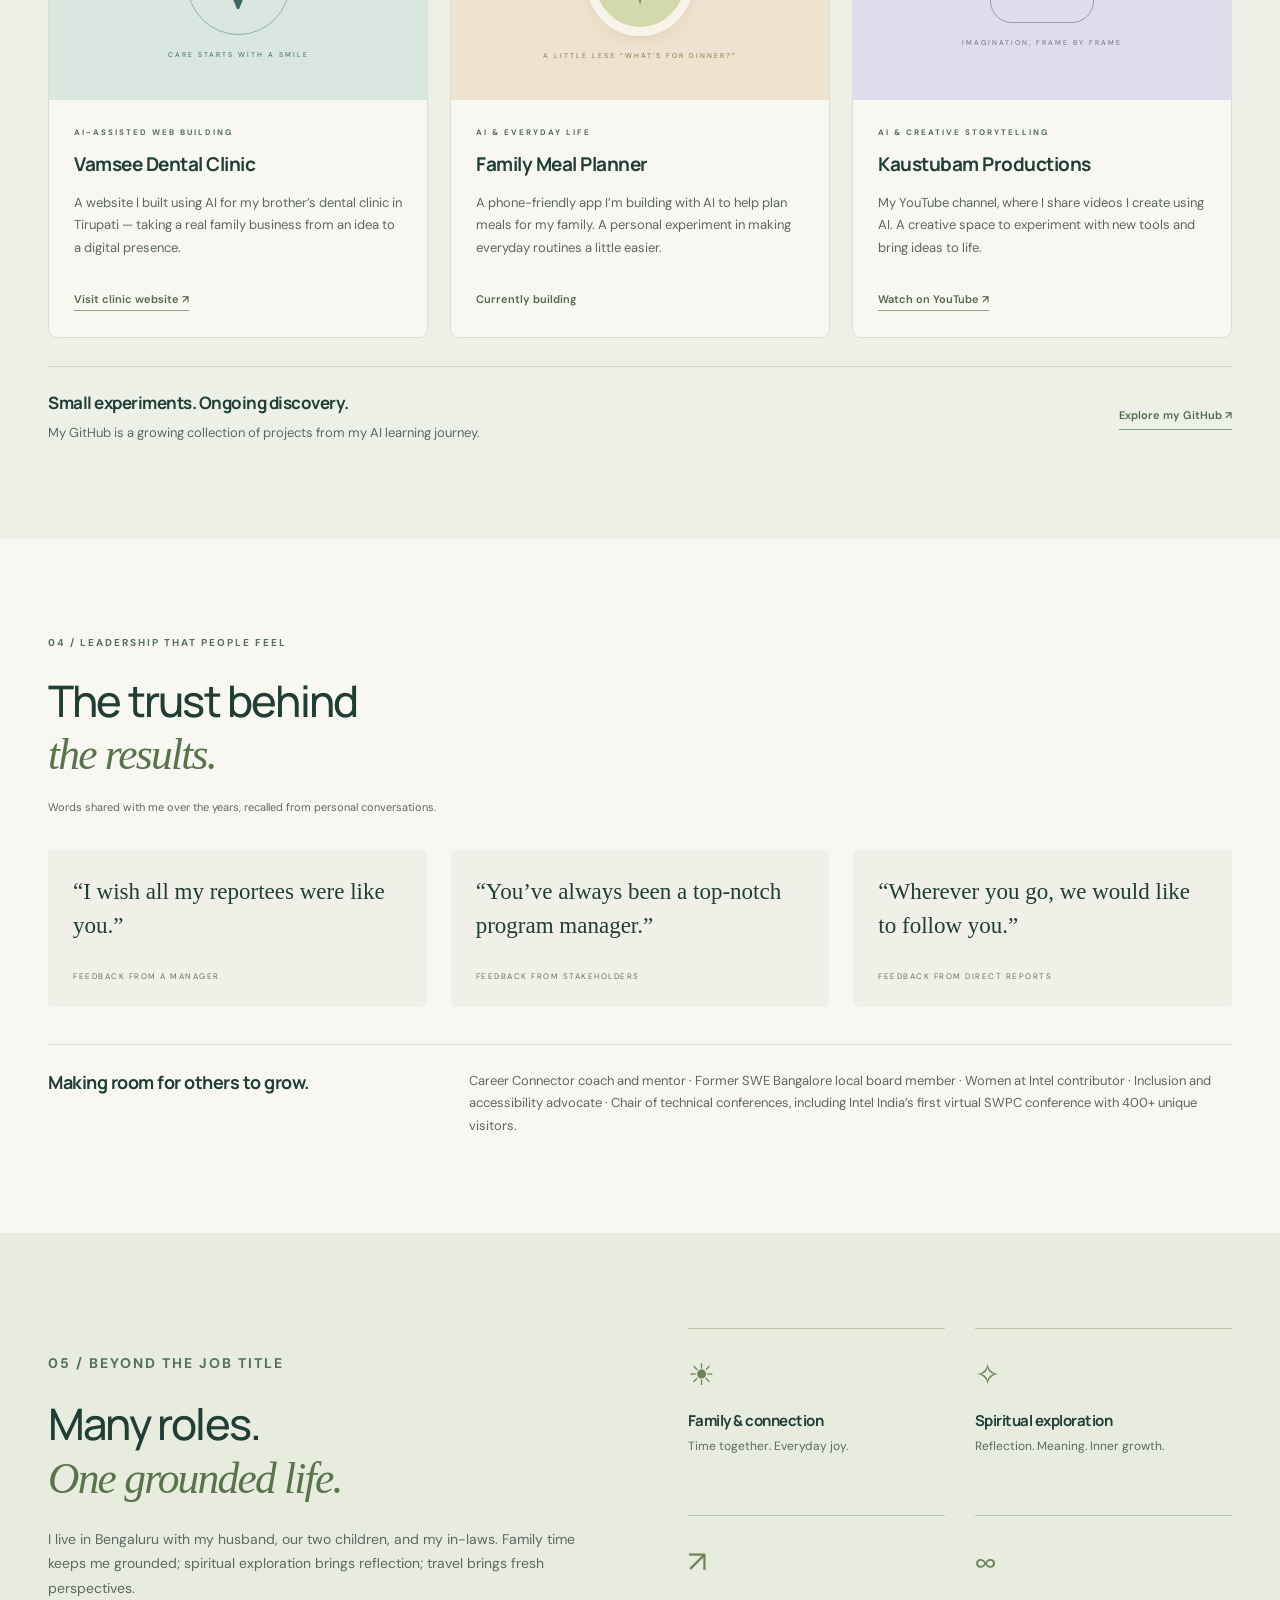
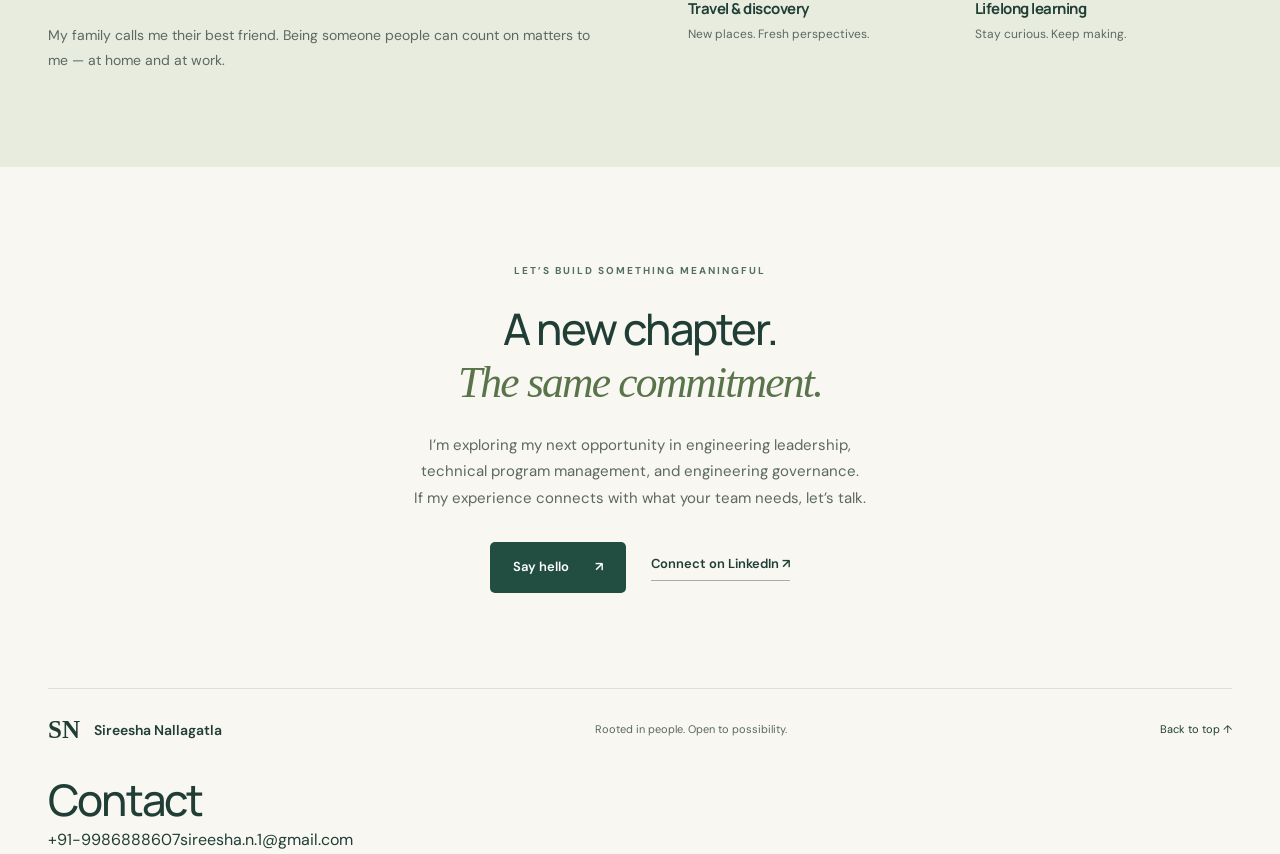
==== commit a28f89c9: "Add public contact details at page bottom" ====
--- a/index.html
+++ b/index.html
@@ -26,7 +26,7 @@
 <section class="section wrap"><p class="eyebrow">04 / LEADERSHIP THAT PEOPLE FEEL</p><h2>The trust behind<br><em>the results.</em></h2><p class="quote-note">Words shared with me over the years, recalled from personal conversations.</p><div class="quotes"><figure><blockquote>“I wish all my reportees were like you.”</blockquote><figcaption>FEEDBACK FROM A MANAGER</figcaption></figure><figure><blockquote>“You’ve always been a top-notch program manager.”</blockquote><figcaption>FEEDBACK FROM STAKEHOLDERS</figcaption></figure><figure><blockquote>“Wherever you go, we would like to follow you.”</blockquote><figcaption>FEEDBACK FROM DIRECT REPORTS</figcaption></figure></div><div class="community"><h3>Making room for others to grow.</h3><p>Career Connector coach and mentor · Former SWE Bangalore local board member · Women at Intel contributor · Inclusion and accessibility advocate · Chair of technical conferences, including Intel India’s first virtual SWPC conference with 400+ unique visitors.</p></div></section>
 <section class="personal section"><div class="wrap personal-grid"><div><p class="eyebrow">05 / BEYOND THE JOB TITLE</p><h2>Many roles.<br><em>One grounded life.</em></h2><p>I live in Bengaluru with my husband, our two children, and my in-laws. Family time keeps me grounded; spiritual exploration brings reflection; travel brings fresh perspectives.</p><p>My family calls me their best friend. Being someone people can count on matters to me — at home and at work.</p></div><div class="interest-grid"><div><span>☀</span><h3>Family & connection</h3><p>Time together. Everyday joy.</p></div><div><span>✧</span><h3>Spiritual exploration</h3><p>Reflection. Meaning. Inner growth.</p></div><div><span>↗</span><h3>Travel & discovery</h3><p>New places. Fresh perspectives.</p></div><div><span>∞</span><h3>Lifelong learning</h3><p>Stay curious. Keep making.</p></div></div></div></section>
 <section id="connect" class="section wrap connect"><p class="eyebrow">LET’S BUILD SOMETHING MEANINGFUL</p><h2>A new chapter.<br><em>The same commitment.</em></h2><p>I’m exploring my next opportunity in engineering leadership,<br>technical program management, and engineering governance.<br>If my experience connects with what your team needs, let’s talk.</p><div class="actions"><a class="button" href="mailto:sireesha.n.1@gmail.com">Say hello <span>↗</span></a><a class="text-link" href="https://www.linkedin.com/in/sireesha-nallagatla-0392a2ba/" target="_blank" rel="noopener noreferrer">Connect on LinkedIn ↗</a></div></section>
-</main><footer class="wrap"><a class="brand" href="#">SN<span>Sireesha Nallagatla</span></a><p>Rooted in people. Open to possibility.</p><a href="#main">Back to top ↑</a></footer><script src="projects.js"></script></body></html>
+</main><footer class="wrap"><a class="brand" href="#">SN<span>Sireesha Nallagatla</span></a><p>Rooted in people. Open to possibility.</p><a href="#main">Back to top ↑</a></footer><section class="bottom-contact wrap" aria-label="Contact details"><h2>Contact</h2><a href="tel:+919986888607">+91-9986888607</a><a href="mailto:sireesha.n.1@gmail.com">sireesha.n.1@gmail.com</a></section><script src="projects.js"></script></body></html>
 
 
 
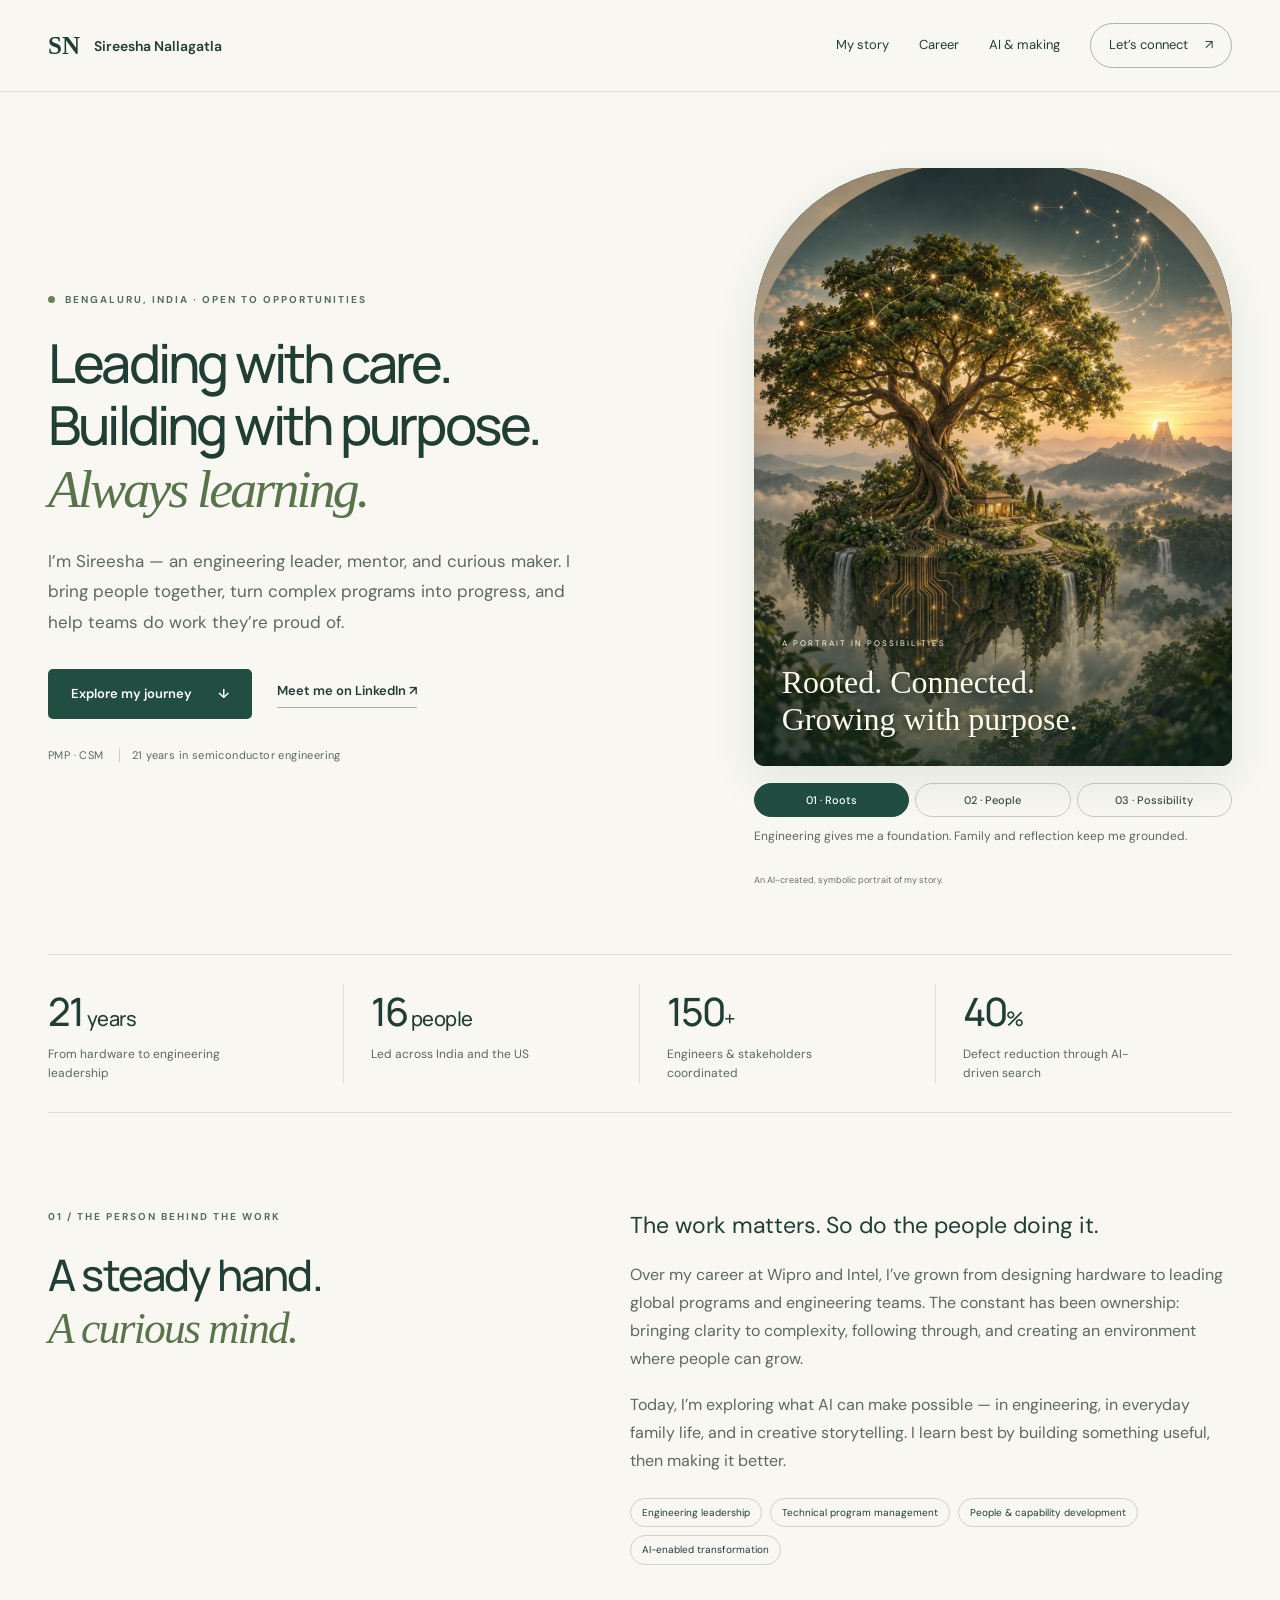
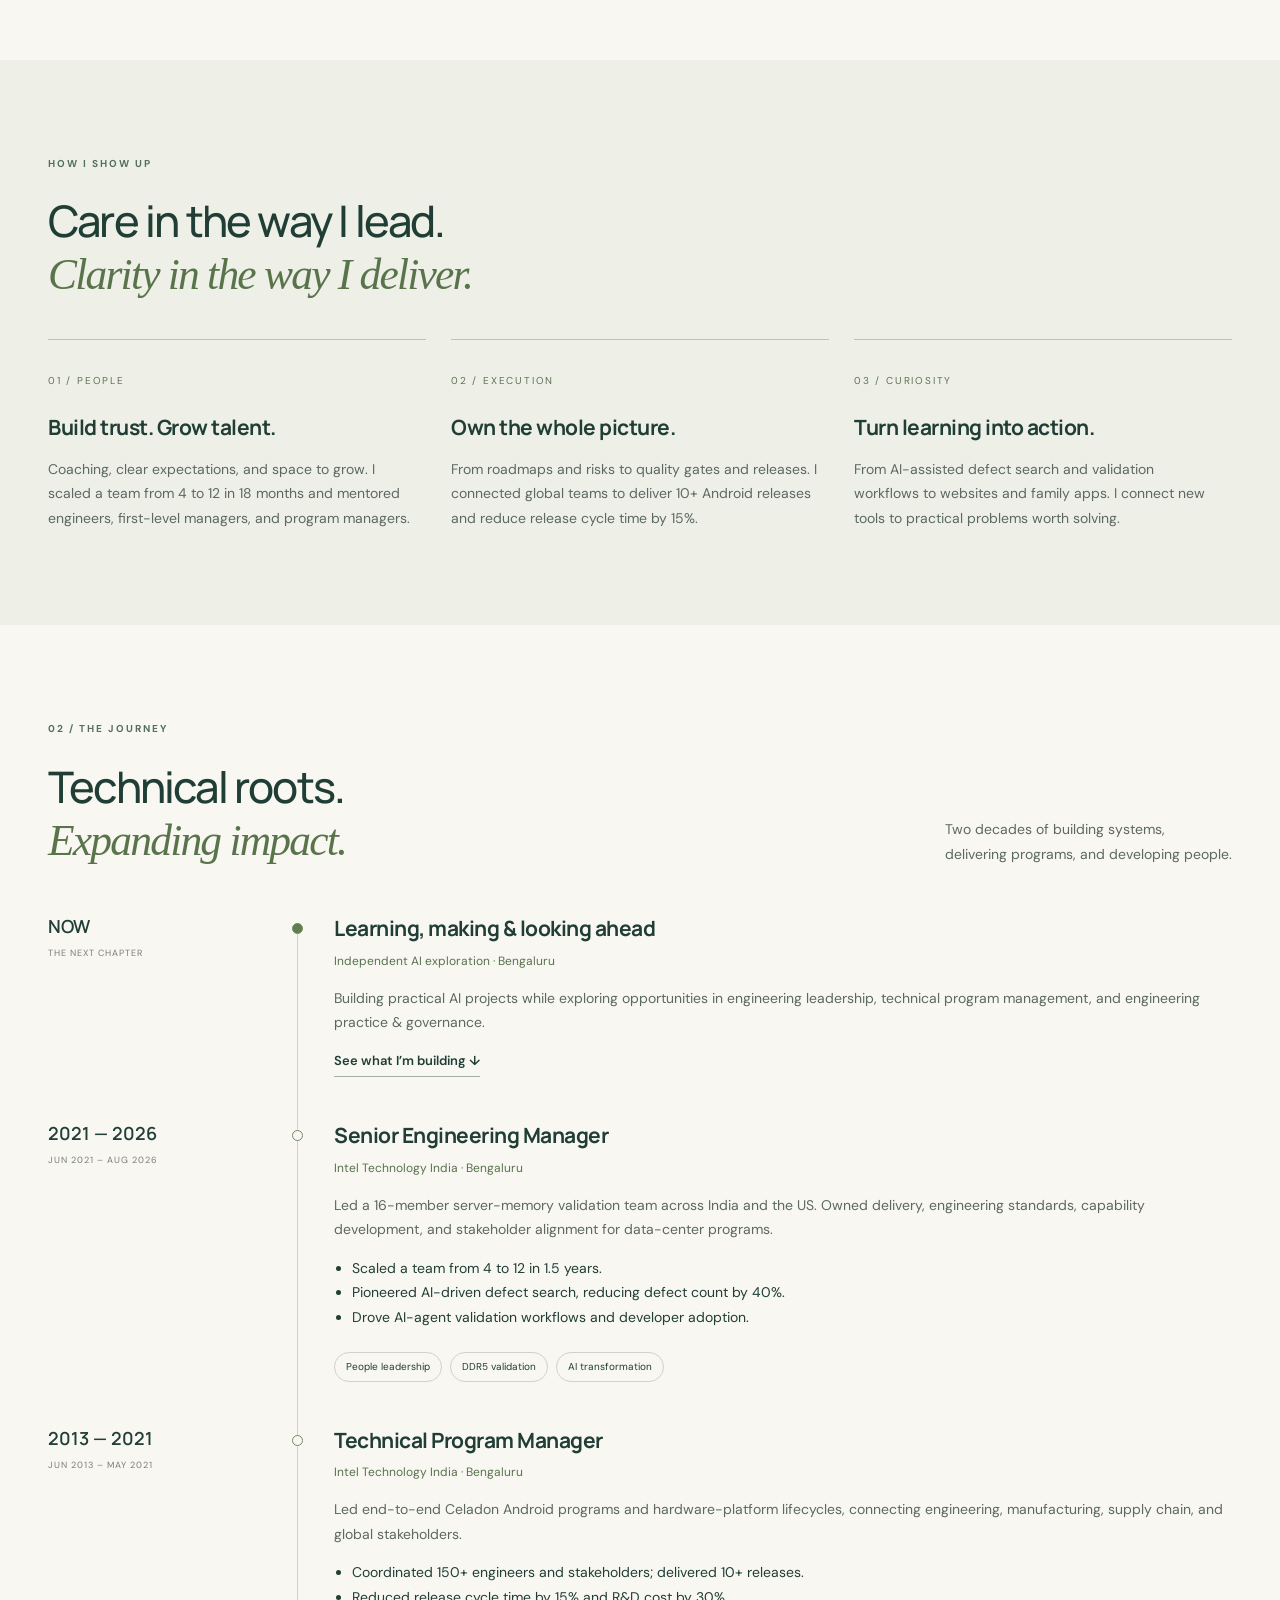
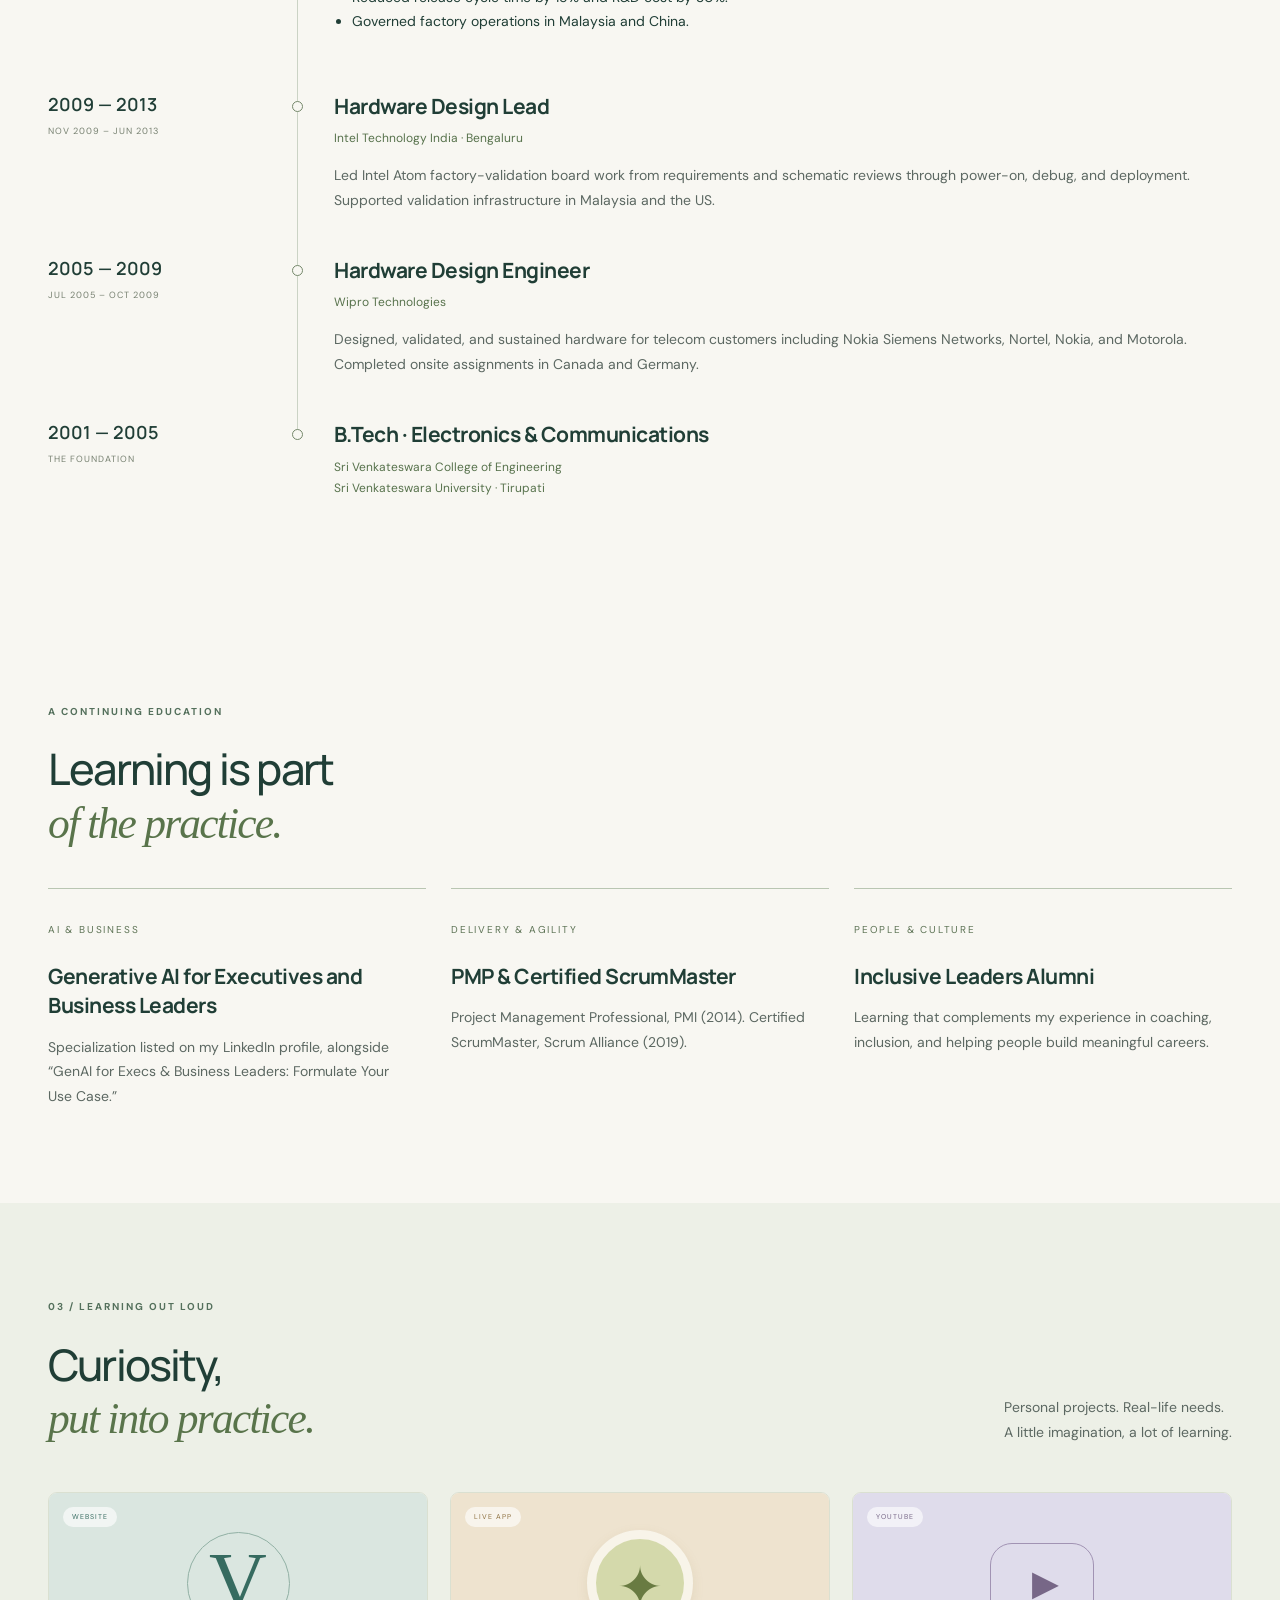
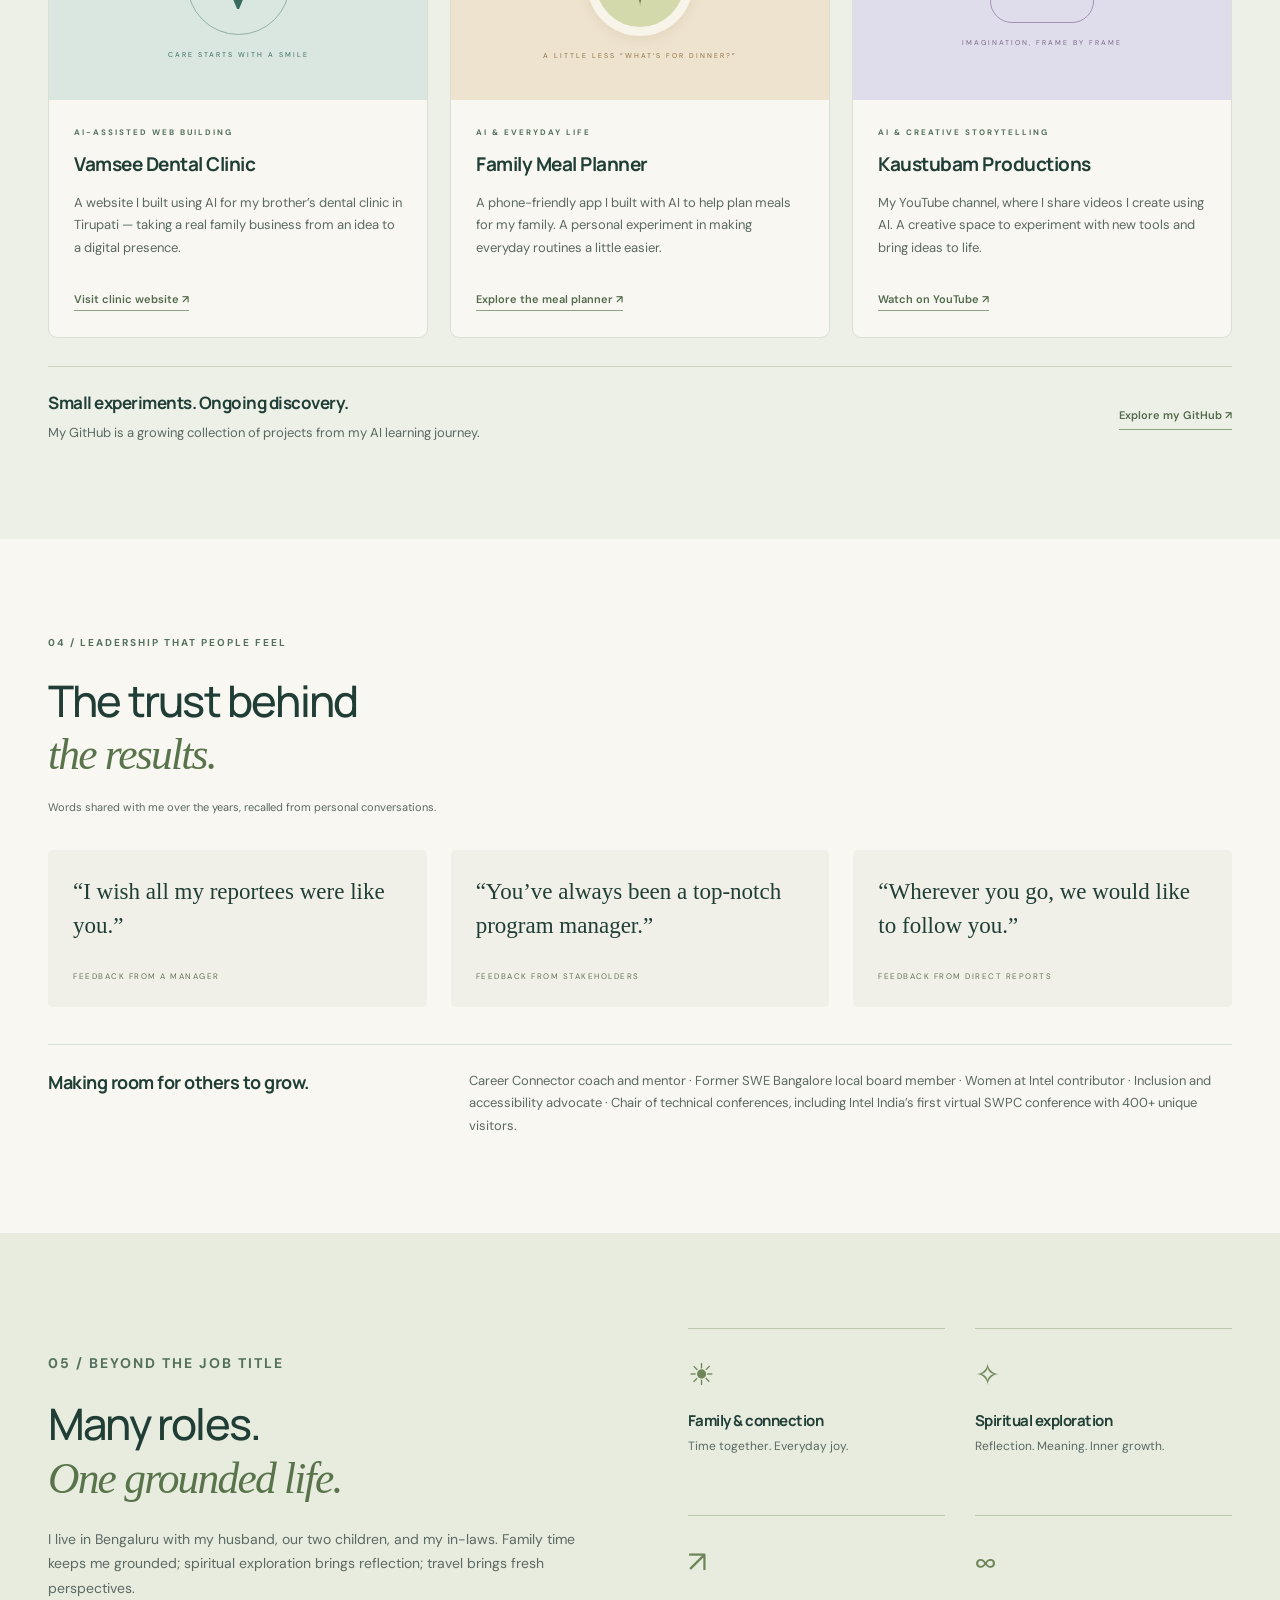
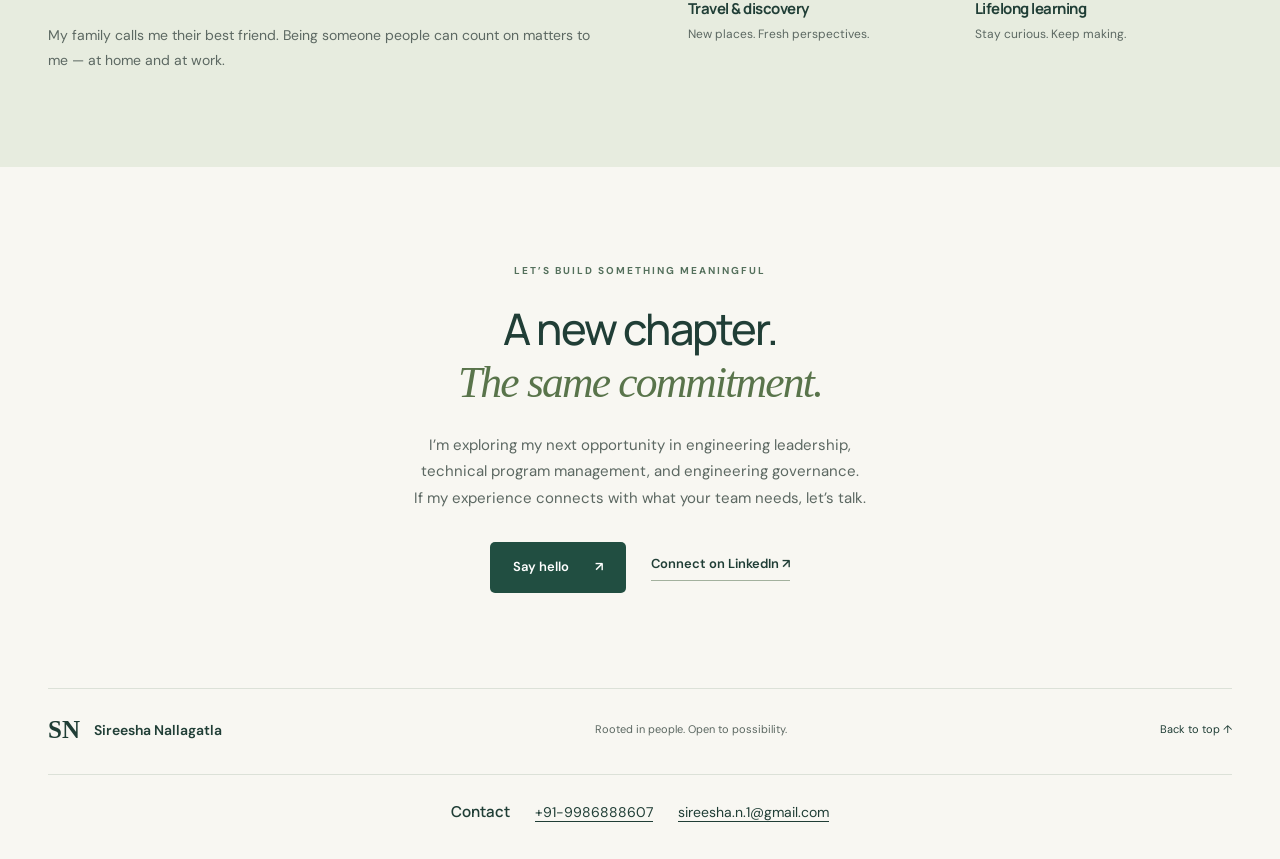
==== commit 3e05a49f: "Link live family meal planner from portfolio" ====
--- a/index.html
+++ b/index.html
@@ -20,13 +20,13 @@
 <article class="milestone"><div class="date">2001 — 2005<span>THE FOUNDATION</span></div><div><h3>B.Tech · Electronics & Communications</h3><p class="company">Sri Venkateswara College of Engineering<br>Sri Venkateswara University · Tirupati</p></div></article></div></section>
 <section class="section wrap learning"><p class="eyebrow">A CONTINUING EDUCATION</p><h2>Learning is part<br><em>of the practice.</em></h2><div class="cards"><article><span class="card-number">AI & BUSINESS</span><h3>Generative AI for Executives and Business Leaders</h3><p>Specialization listed on my LinkedIn profile, alongside “GenAI for Execs & Business Leaders: Formulate Your Use Case.”</p></article><article><span class="card-number">DELIVERY & AGILITY</span><h3>PMP & Certified ScrumMaster</h3><p>Project Management Professional, PMI (2014). Certified ScrumMaster, Scrum Alliance (2019).</p></article><article><span class="card-number">PEOPLE & CULTURE</span><h3>Inclusive Leaders Alumni</h3><p>Learning that complements my experience in coaching, inclusion, and helping people build meaningful careers.</p></article></div></section><section id="projects" class="section projects"><div class="wrap"><div class="section-heading"><div><p class="eyebrow">03 / LEARNING OUT LOUD</p><h2>Curiosity,<br><em>put into practice.</em></h2></div><p>Personal projects. Real-life needs.<br>A little imagination, a lot of learning.</p></div><div class="project-grid">
 <article class="project"><div class="project-art dental"><span>V</span><small>CARE STARTS WITH A SMILE</small><div class="art-pill">WEBSITE</div></div><div class="project-body"><p class="eyebrow">AI-ASSISTED WEB BUILDING</p><h3>Vamsee Dental Clinic</h3><p>A website I built using AI for my brother’s dental clinic in Tirupati — taking a real family business from an idea to a digital presence.</p><span class="project-link" data-project="clinic">Built · Link coming soon</span></div></article>
-<article class="project"><div class="project-art meal"><div class="plate"><span>✦</span></div><small>A LITTLE LESS “WHAT’S FOR DINNER?”</small><div class="art-pill">IN PROGRESS</div></div><div class="project-body"><p class="eyebrow">AI & EVERYDAY LIFE</p><h3>Family Meal Planner</h3><p>A phone-friendly app I’m building with AI to help plan meals for my family. A personal experiment in making everyday routines a little easier.</p><span class="project-link" data-project="meal">Currently building</span></div></article>
+<article class="project"><div class="project-art meal"><div class="plate"><span>✦</span></div><small>A LITTLE LESS “WHAT’S FOR DINNER?”</small><div class="art-pill">LIVE APP</div></div><div class="project-body"><p class="eyebrow">AI & EVERYDAY LIFE</p><h3>Family Meal Planner</h3><p>A phone-friendly app I built with AI to help plan meals for my family. A personal experiment in making everyday routines a little easier.</p><a class="project-link" data-project="meal" href="https://family-table-planner.sireesha-n-1.chatgpt.site/" target="_blank" rel="noopener noreferrer">Explore the meal planner &#8599;</a></div></article>
 <article class="project"><div class="project-art video"><span class="play">▶</span><small>IMAGINATION, FRAME BY FRAME</small><div class="art-pill">YOUTUBE</div></div><div class="project-body"><p class="eyebrow">AI & CREATIVE STORYTELLING</p><h3>Kaustubam Productions</h3><p>My YouTube channel, where I share videos I create using AI. A creative space to experiment with new tools and bring ideas to life.</p><span class="project-link" data-project="youtube">Creating & sharing · Link coming soon</span></div></article>
 </div><div class="github-strip"><div><h3>Small experiments. Ongoing discovery.</h3><p>My GitHub is a growing collection of projects from my AI learning journey.</p></div><span class="project-link" data-project="github">Repository link coming soon</span></div></div></section>
 <section class="section wrap"><p class="eyebrow">04 / LEADERSHIP THAT PEOPLE FEEL</p><h2>The trust behind<br><em>the results.</em></h2><p class="quote-note">Words shared with me over the years, recalled from personal conversations.</p><div class="quotes"><figure><blockquote>“I wish all my reportees were like you.”</blockquote><figcaption>FEEDBACK FROM A MANAGER</figcaption></figure><figure><blockquote>“You’ve always been a top-notch program manager.”</blockquote><figcaption>FEEDBACK FROM STAKEHOLDERS</figcaption></figure><figure><blockquote>“Wherever you go, we would like to follow you.”</blockquote><figcaption>FEEDBACK FROM DIRECT REPORTS</figcaption></figure></div><div class="community"><h3>Making room for others to grow.</h3><p>Career Connector coach and mentor · Former SWE Bangalore local board member · Women at Intel contributor · Inclusion and accessibility advocate · Chair of technical conferences, including Intel India’s first virtual SWPC conference with 400+ unique visitors.</p></div></section>
 <section class="personal section"><div class="wrap personal-grid"><div><p class="eyebrow">05 / BEYOND THE JOB TITLE</p><h2>Many roles.<br><em>One grounded life.</em></h2><p>I live in Bengaluru with my husband, our two children, and my in-laws. Family time keeps me grounded; spiritual exploration brings reflection; travel brings fresh perspectives.</p><p>My family calls me their best friend. Being someone people can count on matters to me — at home and at work.</p></div><div class="interest-grid"><div><span>☀</span><h3>Family & connection</h3><p>Time together. Everyday joy.</p></div><div><span>✧</span><h3>Spiritual exploration</h3><p>Reflection. Meaning. Inner growth.</p></div><div><span>↗</span><h3>Travel & discovery</h3><p>New places. Fresh perspectives.</p></div><div><span>∞</span><h3>Lifelong learning</h3><p>Stay curious. Keep making.</p></div></div></div></section>
 <section id="connect" class="section wrap connect"><p class="eyebrow">LET’S BUILD SOMETHING MEANINGFUL</p><h2>A new chapter.<br><em>The same commitment.</em></h2><p>I’m exploring my next opportunity in engineering leadership,<br>technical program management, and engineering governance.<br>If my experience connects with what your team needs, let’s talk.</p><div class="actions"><a class="button" href="mailto:sireesha.n.1@gmail.com">Say hello <span>↗</span></a><a class="text-link" href="https://www.linkedin.com/in/sireesha-nallagatla-0392a2ba/" target="_blank" rel="noopener noreferrer">Connect on LinkedIn ↗</a></div></section>
-</main><footer class="wrap"><a class="brand" href="#">SN<span>Sireesha Nallagatla</span></a><p>Rooted in people. Open to possibility.</p><a href="#main">Back to top ↑</a></footer><section class="bottom-contact wrap" aria-label="Contact details"><h2>Contact</h2><a href="tel:+919986888607">+91-9986888607</a><a href="mailto:sireesha.n.1@gmail.com">sireesha.n.1@gmail.com</a></section><script src="projects.js"></script></body></html>
+</main><footer class="wrap"><a class="brand" href="#">SN<span>Sireesha Nallagatla</span></a><p>Rooted in people. Open to possibility.</p><a href="#main">Back to top ↑</a></footer><section class="bottom-contact wrap" aria-label="Contact details"><h2>Contact</h2><a href="tel:+919986888607">+91-9986888607</a><a href="mailto:sireesha.n.1@gmail.com">sireesha.n.1@gmail.com</a></section><script src="projects.js?v=20260917-meal"></script></body></html>
 
 
 
--- a/style.css
+++ b/style.css
@@ -1,4 +1,6 @@
-@import url('https://fonts.googleapis.com/css2?family=DM+Sans:wght@400;500;600;700&family=Manrope:wght@400;500;600;700;800&display=swap');
-:root{--paper:#f8f7f2;--ink:#203e36;--muted:#5c6862;--line:#dce1d8;--green:#214e41;--lime:#dce8a9}*{box-sizing:border-box}html{scroll-behavior:smooth;scroll-padding-top:95px}body{margin:0;background:var(--paper);color:var(--ink);font:16px/1.75 'DM Sans',sans-serif}a{color:inherit;text-decoration:none}a:focus-visible{outline:3px solid #b67738;outline-offset:5px}h1,h2,h3,p{margin:0}h1,h2,h3{font-family:'Manrope',sans-serif}h1{font-size:clamp(40px,4.2vw,64px);line-height:1.16;letter-spacing:-2.8px;font-weight:500}h2{font-size:clamp(34px,3.4vw,48px);line-height:1.2;letter-spacing:-1.8px;font-weight:500}h3{font-size:21px;line-height:1.4;letter-spacing:-.5px}em{font-family:Georgia,serif;font-weight:400;color:#59744b}p{color:var(--muted)}.wrap{max-width:1200px;width:calc(100% - 96px);margin:auto}header{height:92px;padding:0 48px;display:flex;align-items:center;justify-content:space-between;border-bottom:1px solid var(--line);max-width:1440px;margin:auto}.brand{display:flex;gap:14px;align-items:center;font:600 25px Georgia,serif}.brand span{font:600 14px 'DM Sans',sans-serif}nav{display:flex;gap:30px;align-items:center;font-size:13px}nav a:hover,.text-link:hover{color:#8b632e}.nav-contact{border:1px solid #a7b6a6;border-radius:30px;padding:10px 18px}.nav-contact span{margin-left:14px}.hero{display:grid;grid-template-columns:1.35fr 1fr;gap:60px;padding-top:76px;padding-bottom:65px;align-items:center}.eyebrow{font-size:10px;letter-spacing:2px;font-weight:700;color:#54705c;margin-bottom:23px}.dot{display:inline-block;width:7px;height:7px;background:#6c8252;border-radius:50%;margin-right:6px}.intro{max-width:540px;font-size:17px;line-height:1.8;margin-top:25px}.actions{display:flex;align-items:center;gap:25px;flex-wrap:wrap;margin-top:31px}.button{display:inline-flex;gap:26px;align-items:center;background:var(--green);color:#fff;padding:14px 23px;border-radius:5px;font-size:13px;font-weight:600}.button:hover{background:#346451}.text-link{font-size:13px;font-weight:600;border-bottom:1px solid #a3b19e;padding-bottom:4px}.credentials{font-size:11px;margin-top:27px;letter-spacing:.4px}.credentials span{margin-left:12px;padding-left:12px;border-left:1px solid #c9d0c3}.portrait-art{height:480px;background:#e6e9d9;border-radius:160px 160px 12px 12px;position:relative;overflow:hidden}.art-grid{position:absolute;inset:0;background-image:linear-gradient(#7486650d 1px,transparent 1px),linear-gradient(90deg,#7486650d 1px,transparent 1px);background-size:32px 32px}.art-top{position:absolute;top:64px;left:0;right:0;text-align:center;font-size:7px;letter-spacing:1.7px}.sun{position:absolute;right:73px;top:95px;width:83px;height:83px;border-radius:50%;background:#d3ad74}.stem{position:absolute;top:147px;left:50%;height:200px;width:2px;background:#526d4c;transform:rotate(14deg)}.leaf{position:absolute;background:#53704e;width:93px;height:51px;border-radius:0 90px 0 90px;left:calc(50% - 92px);top:180px;transform:rotate(13deg)}.leaf-two{left:50%;top:210px;transform:scaleX(-1) rotate(30deg);background:#819367}.leaf-three{top:248px;left:calc(50% - 110px);width:105px;background:#a4b389;transform:rotate(25deg)}.leaf-four{left:calc(50% - 8px);top:146px;transform:scaleX(-1) rotate(50deg);width:68px;background:#355a42}.orbit{position:absolute;width:350px;height:350px;border:1px solid #bbc7ad;border-radius:50%;top:95px;left:50%;transform:translateX(-50%)}.orbit-two{width:280px;height:280px;top:130px}.art-name{position:absolute;bottom:65px;left:0;right:0;text-align:center;font:48px/1 Georgia,serif;letter-spacing:-2px}.art-name span{display:block;font:10px 'DM Sans',sans-serif;letter-spacing:5px;text-transform:uppercase;margin-top:14px}.art-bottom{position:absolute;bottom:0;left:0;right:0;border-top:1px solid #b9c4af;padding:14px 25px;display:flex;justify-content:space-between;font-size:8px;letter-spacing:1.5px}.metrics{border-top:1px solid var(--line);border-bottom:1px solid var(--line);display:grid;grid-template-columns:repeat(4,1fr);padding:29px 0}.metrics>div{padding:0 27px;border-right:1px solid var(--line)}.metrics>div:first-child{padding-left:0}.metrics>div:last-child{border:0}.metrics strong{font:500 39px 'Manrope',sans-serif;letter-spacing:-2px}.metrics strong span{font-size:20px;letter-spacing:-.5px}.metrics p{font-size:12px;max-width:190px;line-height:1.6;margin-top:7px}.section{padding-top:95px;padding-bottom:95px}.about{display:grid;grid-template-columns:1fr 1.2fr;gap:80px}.story p{margin-bottom:18px}.story .large{font-size:23px;color:var(--ink);line-height:1.5}.chips{display:flex;flex-wrap:wrap;gap:8px;margin-top:23px}.chips span{font-size:10px;padding:5px 11px;border:1px solid #cdd5c5;border-radius:20px}.strengths{background:#eef0e7}.cards{display:grid;grid-template-columns:repeat(3,1fr);gap:25px;margin-top:39px}.cards article{border-top:1px solid #b9c6b2;padding:25px 10px 0 0}.card-number{font-size:10px;letter-spacing:1.8px;color:#5d7355}.cards h3{margin:20px 0 14px}.cards p{font-size:14px}.section-heading{display:flex;justify-content:space-between;align-items:end;gap:30px;margin-bottom:48px}.section-heading>p{font-size:14px}.timeline{margin-top:20px}.milestone{display:grid;grid-template-columns:240px 1fr;gap:46px;padding:0 0 44px;position:relative}.milestone:before{content:'';position:absolute;left:249px;top:10px;bottom:-10px;width:1px;background:#cbd3c5}.milestone:after{content:'';position:absolute;left:244px;top:9px;width:9px;height:9px;border-radius:50%;background:var(--paper);border:1px solid #75886b}.milestone:last-child{padding-bottom:0}.milestone:last-child:before{display:none}.date{font:600 18px 'Manrope',sans-serif}.date span{display:block;font:9px 'DM Sans',sans-serif;letter-spacing:1px;color:#778171;margin-top:9px}.company{font-size:12px;margin:7px 0 14px;color:#57724c}.milestone p:not(.company),.milestone li{font-size:14px}.milestone ul{padding-left:18px;margin:14px 0}.milestone .text-link{display:inline-block;margin-top:15px}.current:after{background:#607e4b}.projects{background:#edf0e7}.project-grid{display:grid;grid-template-columns:repeat(3,1fr);gap:22px}.project{background:var(--paper);border-radius:9px;overflow:hidden;border:1px solid #dae0d1}.project-art{height:207px;position:relative;display:flex;align-items:center;justify-content:center;flex-direction:column;overflow:hidden}.project-art small{font-size:7px;letter-spacing:2px;margin-top:14px}.dental{background:#dae6e0;color:#366b60}.dental>span{font:80px Georgia,serif;border:1px solid #91b0a4;border-radius:50%;height:103px;width:103px;text-align:center;line-height:1.2}.art-pill{position:absolute;top:14px;left:14px;font-size:7px;padding:4px 9px;border-radius:15px;background:#ffffff9e;letter-spacing:1px}.meal{background:#eee3cf;color:#8e7140}.plate{height:106px;width:106px;border-radius:50%;border:9px solid #f8f4e9;box-shadow:0 4px 12px #9c885322;background:#d4d9ab;display:grid;place-items:center;font-size:55px;color:#697b42}.video{background:#dfdceb;color:#776787}.play{display:grid;place-items:center;width:104px;height:80px;border:1px solid #a193b3;border-radius:22px;font-size:35px;padding-left:6px}.project-body{padding:25px}.project-body .eyebrow{font-size:8px;margin-bottom:12px}.project-body h3{font-size:19px}.project-body p:not(.eyebrow){font-size:13px;margin:14px 0 24px}.project-link{font-size:11px;font-weight:600;color:#53694b}a.project-link{border-bottom:1px solid #8fa183;padding-bottom:4px}.github-strip{margin-top:28px;border-top:1px solid #cbd4c2;padding-top:24px;display:flex;align-items:center;justify-content:space-between;gap:20px}.github-strip h3{font-size:17px}.github-strip p{font-size:13px;margin-top:7px}.quote-note{font-size:11px;margin-top:18px}.quotes{display:grid;grid-template-columns:repeat(3,1fr);gap:24px;margin-top:32px}.quotes figure{margin:0;padding:25px 25px 24px;background:#f0f0e8;border-radius:5px;display:flex;flex-direction:column;justify-content:space-between}.quotes blockquote{margin:0;font:23px/1.5 Georgia,serif}.quotes figcaption{font-size:8px;letter-spacing:1.5px;margin-top:25px;color:#64745a}.community{margin-top:37px;border-top:1px solid var(--line);padding-top:25px;display:grid;grid-template-columns:1fr 2fr;gap:40px}.community h3{font-size:18px}.community p{font-size:13px}.personal{background:#e7ecdf}.personal-grid{display:grid;grid-template-columns:1fr 1fr;gap:95px}.personal p{font-size:14px;margin-top:23px}.interest-grid{display:grid;grid-template-columns:1fr 1fr;gap:30px}.interest-grid>div{border-top:1px solid #bac8ae;padding-top:20px}.interest-grid span{font-size:30px;color:#6e8558}.interest-grid h3{font-size:15px;margin-top:9px}.interest-grid p{font-size:12px;margin-top:5px}.connect{text-align:center}.connect>p:not(.eyebrow){margin-top:24px;font-size:15px}.connect .actions{justify-content:center}footer{border-top:1px solid var(--line);padding-top:27px;padding-bottom:30px;display:flex;align-items:center;justify-content:space-between;gap:20px}footer p,footer>a:last-child{font-size:11px}.skip{position:absolute;top:-100px;left:15px;background:white;padding:10px;z-index:10}.skip:focus{top:10px}@media(min-width:1450px){.hero{padding-top:95px;padding-bottom:85px}}@media(max-width:950px){.wrap{width:calc(100% - 48px)}header{padding:0 24px}nav{gap:17px}.hero{gap:28px}h1{font-size:43px}.portrait-art{height:425px}.about{gap:40px}.personal-grid{gap:40px}.project-body{padding:20px}.milestone{grid-template-columns:185px 1fr;gap:40px}.milestone:before{left:197px}.milestone:after{left:192px}.actions{gap:18px}.credentials span{display:block;margin:6px 0 0;padding:0;border:0}.art-top{font-size:6px}.orbit{width:310px;height:310px}.orbit-two{width:260px;height:260px}.art-name{font-size:43px}}@media(max-width:680px){header{height:auto;min-height:83px;flex-wrap:wrap;gap:15px;padding:18px 20px}.brand span{font-size:12px}nav{width:100%;justify-content:space-between;font-size:11px;gap:8px}.nav-contact{padding:5px 10px}.nav-contact span{margin-left:3px}.wrap{width:calc(100% - 40px)}.hero{grid-template-columns:1fr;padding-top:40px;padding-bottom:36px;gap:30px}h1{font-size:43px;letter-spacing:-2px}.hero .eyebrow{font-size:8px;letter-spacing:1.4px}.intro{font-size:15px}.portrait-art{height:370px;max-width:400px;width:100%;margin:auto;border-radius:130px 130px 10px 10px}.art-top{top:44px}.sun{top:75px}.stem{top:103px;height:180px}.leaf-one{top:140px}.leaf-two{top:171px}.leaf-three{top:208px}.leaf-four{top:106px}.orbit{top:55px}.orbit-two{top:80px}.art-name{bottom:62px}.metrics{grid-template-columns:1fr 1fr;gap:22px}.metrics>div,.metrics>div:first-child{padding:0 12px}.metrics>div:nth-child(2){border:0}.metrics strong{font-size:32px}.metrics p{font-size:11px}.section{padding-top:60px;padding-bottom:60px}.about,.personal-grid{grid-template-columns:1fr;gap:28px}.cards,.project-grid,.quotes{grid-template-columns:1fr}.cards{gap:29px}.section-heading{display:block;margin-bottom:32px}.section-heading>p{margin-top:20px}.milestone{grid-template-columns:1fr;gap:15px;padding-left:23px;padding-bottom:35px}.milestone:before{left:4px}.milestone:after{left:0}.date{font-size:15px}.date span{font-size:8px;margin-top:5px}.milestone h3{font-size:20px}.project-art{height:220px}.github-strip{align-items:start;flex-direction:column}.community{grid-template-columns:1fr;gap:15px}.interest-grid{gap:22px}.connect br{display:none}.connect h2 br{display:block}footer{flex-wrap:wrap}footer p{order:3;width:100%}.quotes blockquote{font-size:24px}}@media(prefers-reduced-motion:reduce){html{scroll-behavior:auto}}
-/* Bespoke cinematic story portrait */
+@import url('https://fonts.googleapis.com/css2?family=DM+Sans:wght@400;500;600;700&family=Manrope:wght@400;500;600;700;800&display=swap');
+:root{--paper:#f8f7f2;--ink:#203e36;--muted:#5c6862;--line:#dce1d8;--green:#214e41;--lime:#dce8a9}*{box-sizing:border-box}html{scroll-behavior:smooth;scroll-padding-top:95px}body{margin:0;background:var(--paper);color:var(--ink);font:16px/1.75 'DM Sans',sans-serif}a{color:inherit;text-decoration:none}a:focus-visible{outline:3px solid #b67738;outline-offset:5px}h1,h2,h3,p{margin:0}h1,h2,h3{font-family:'Manrope',sans-serif}h1{font-size:clamp(40px,4.2vw,64px);line-height:1.16;letter-spacing:-2.8px;font-weight:500}h2{font-size:clamp(34px,3.4vw,48px);line-height:1.2;letter-spacing:-1.8px;font-weight:500}h3{font-size:21px;line-height:1.4;letter-spacing:-.5px}em{font-family:Georgia,serif;font-weight:400;color:#59744b}p{color:var(--muted)}.wrap{max-width:1200px;width:calc(100% - 96px);margin:auto}header{height:92px;padding:0 48px;display:flex;align-items:center;justify-content:space-between;border-bottom:1px solid var(--line);max-width:1440px;margin:auto}.brand{display:flex;gap:14px;align-items:center;font:600 25px Georgia,serif}.brand span{font:600 14px 'DM Sans',sans-serif}nav{display:flex;gap:30px;align-items:center;font-size:13px}nav a:hover,.text-link:hover{color:#8b632e}.nav-contact{border:1px solid #a7b6a6;border-radius:30px;padding:10px 18px}.nav-contact span{margin-left:14px}.hero{display:grid;grid-template-columns:1.35fr 1fr;gap:60px;padding-top:76px;padding-bottom:65px;align-items:center}.eyebrow{font-size:10px;letter-spacing:2px;font-weight:700;color:#54705c;margin-bottom:23px}.dot{display:inline-block;width:7px;height:7px;background:#6c8252;border-radius:50%;margin-right:6px}.intro{max-width:540px;font-size:17px;line-height:1.8;margin-top:25px}.actions{display:flex;align-items:center;gap:25px;flex-wrap:wrap;margin-top:31px}.button{display:inline-flex;gap:26px;align-items:center;background:var(--green);color:#fff;padding:14px 23px;border-radius:5px;font-size:13px;font-weight:600}.button:hover{background:#346451}.text-link{font-size:13px;font-weight:600;border-bottom:1px solid #a3b19e;padding-bottom:4px}.credentials{font-size:11px;margin-top:27px;letter-spacing:.4px}.credentials span{margin-left:12px;padding-left:12px;border-left:1px solid #c9d0c3}.portrait-art{height:480px;background:#e6e9d9;border-radius:160px 160px 12px 12px;position:relative;overflow:hidden}.art-grid{position:absolute;inset:0;background-image:linear-gradient(#7486650d 1px,transparent 1px),linear-gradient(90deg,#7486650d 1px,transparent 1px);background-size:32px 32px}.art-top{position:absolute;top:64px;left:0;right:0;text-align:center;font-size:7px;letter-spacing:1.7px}.sun{position:absolute;right:73px;top:95px;width:83px;height:83px;border-radius:50%;background:#d3ad74}.stem{position:absolute;top:147px;left:50%;height:200px;width:2px;background:#526d4c;transform:rotate(14deg)}.leaf{position:absolute;background:#53704e;width:93px;height:51px;border-radius:0 90px 0 90px;left:calc(50% - 92px);top:180px;transform:rotate(13deg)}.leaf-two{left:50%;top:210px;transform:scaleX(-1) rotate(30deg);background:#819367}.leaf-three{top:248px;left:calc(50% - 110px);width:105px;background:#a4b389;transform:rotate(25deg)}.leaf-four{left:calc(50% - 8px);top:146px;transform:scaleX(-1) rotate(50deg);width:68px;background:#355a42}.orbit{position:absolute;width:350px;height:350px;border:1px solid #bbc7ad;border-radius:50%;top:95px;left:50%;transform:translateX(-50%)}.orbit-two{width:280px;height:280px;top:130px}.art-name{position:absolute;bottom:65px;left:0;right:0;text-align:center;font:48px/1 Georgia,serif;letter-spacing:-2px}.art-name span{display:block;font:10px 'DM Sans',sans-serif;letter-spacing:5px;text-transform:uppercase;margin-top:14px}.art-bottom{position:absolute;bottom:0;left:0;right:0;border-top:1px solid #b9c4af;padding:14px 25px;display:flex;justify-content:space-between;font-size:8px;letter-spacing:1.5px}.metrics{border-top:1px solid var(--line);border-bottom:1px solid var(--line);display:grid;grid-template-columns:repeat(4,1fr);padding:29px 0}.metrics>div{padding:0 27px;border-right:1px solid var(--line)}.metrics>div:first-child{padding-left:0}.metrics>div:last-child{border:0}.metrics strong{font:500 39px 'Manrope',sans-serif;letter-spacing:-2px}.metrics strong span{font-size:20px;letter-spacing:-.5px}.metrics p{font-size:12px;max-width:190px;line-height:1.6;margin-top:7px}.section{padding-top:95px;padding-bottom:95px}.about{display:grid;grid-template-columns:1fr 1.2fr;gap:80px}.story p{margin-bottom:18px}.story .large{font-size:23px;color:var(--ink);line-height:1.5}.chips{display:flex;flex-wrap:wrap;gap:8px;margin-top:23px}.chips span{font-size:10px;padding:5px 11px;border:1px solid #cdd5c5;border-radius:20px}.strengths{background:#eef0e7}.cards{display:grid;grid-template-columns:repeat(3,1fr);gap:25px;margin-top:39px}.cards article{border-top:1px solid #b9c6b2;padding:25px 10px 0 0}.card-number{font-size:10px;letter-spacing:1.8px;color:#5d7355}.cards h3{margin:20px 0 14px}.cards p{font-size:14px}.section-heading{display:flex;justify-content:space-between;align-items:end;gap:30px;margin-bottom:48px}.section-heading>p{font-size:14px}.timeline{margin-top:20px}.milestone{display:grid;grid-template-columns:240px 1fr;gap:46px;padding:0 0 44px;position:relative}.milestone:before{content:'';position:absolute;left:249px;top:10px;bottom:-10px;width:1px;background:#cbd3c5}.milestone:after{content:'';position:absolute;left:244px;top:9px;width:9px;height:9px;border-radius:50%;background:var(--paper);border:1px solid #75886b}.milestone:last-child{padding-bottom:0}.milestone:last-child:before{display:none}.date{font:600 18px 'Manrope',sans-serif}.date span{display:block;font:9px 'DM Sans',sans-serif;letter-spacing:1px;color:#778171;margin-top:9px}.company{font-size:12px;margin:7px 0 14px;color:#57724c}.milestone p:not(.company),.milestone li{font-size:14px}.milestone ul{padding-left:18px;margin:14px 0}.milestone .text-link{display:inline-block;margin-top:15px}.current:after{background:#607e4b}.projects{background:#edf0e7}.project-grid{display:grid;grid-template-columns:repeat(3,1fr);gap:22px}.project{background:var(--paper);border-radius:9px;overflow:hidden;border:1px solid #dae0d1}.project-art{height:207px;position:relative;display:flex;align-items:center;justify-content:center;flex-direction:column;overflow:hidden}.project-art small{font-size:7px;letter-spacing:2px;margin-top:14px}.dental{background:#dae6e0;color:#366b60}.dental>span{font:80px Georgia,serif;border:1px solid #91b0a4;border-radius:50%;height:103px;width:103px;text-align:center;line-height:1.2}.art-pill{position:absolute;top:14px;left:14px;font-size:7px;padding:4px 9px;border-radius:15px;background:#ffffff9e;letter-spacing:1px}.meal{background:#eee3cf;color:#8e7140}.plate{height:106px;width:106px;border-radius:50%;border:9px solid #f8f4e9;box-shadow:0 4px 12px #9c885322;background:#d4d9ab;display:grid;place-items:center;font-size:55px;color:#697b42}.video{background:#dfdceb;color:#776787}.play{display:grid;place-items:center;width:104px;height:80px;border:1px solid #a193b3;border-radius:22px;font-size:35px;padding-left:6px}.project-body{padding:25px}.project-body .eyebrow{font-size:8px;margin-bottom:12px}.project-body h3{font-size:19px}.project-body p:not(.eyebrow){font-size:13px;margin:14px 0 24px}.project-link{font-size:11px;font-weight:600;color:#53694b}a.project-link{border-bottom:1px solid #8fa183;padding-bottom:4px}.github-strip{margin-top:28px;border-top:1px solid #cbd4c2;padding-top:24px;display:flex;align-items:center;justify-content:space-between;gap:20px}.github-strip h3{font-size:17px}.github-strip p{font-size:13px;margin-top:7px}.quote-note{font-size:11px;margin-top:18px}.quotes{display:grid;grid-template-columns:repeat(3,1fr);gap:24px;margin-top:32px}.quotes figure{margin:0;padding:25px 25px 24px;background:#f0f0e8;border-radius:5px;display:flex;flex-direction:column;justify-content:space-between}.quotes blockquote{margin:0;font:23px/1.5 Georgia,serif}.quotes figcaption{font-size:8px;letter-spacing:1.5px;margin-top:25px;color:#64745a}.community{margin-top:37px;border-top:1px solid var(--line);padding-top:25px;display:grid;grid-template-columns:1fr 2fr;gap:40px}.community h3{font-size:18px}.community p{font-size:13px}.personal{background:#e7ecdf}.personal-grid{display:grid;grid-template-columns:1fr 1fr;gap:95px}.personal p{font-size:14px;margin-top:23px}.interest-grid{display:grid;grid-template-columns:1fr 1fr;gap:30px}.interest-grid>div{border-top:1px solid #bac8ae;padding-top:20px}.interest-grid span{font-size:30px;color:#6e8558}.interest-grid h3{font-size:15px;margin-top:9px}.interest-grid p{font-size:12px;margin-top:5px}.connect{text-align:center}.connect>p:not(.eyebrow){margin-top:24px;font-size:15px}.connect .actions{justify-content:center}footer{border-top:1px solid var(--line);padding-top:27px;padding-bottom:30px;display:flex;align-items:center;justify-content:space-between;gap:20px}footer p,footer>a:last-child{font-size:11px}.skip{position:absolute;top:-100px;left:15px;background:white;padding:10px;z-index:10}.skip:focus{top:10px}@media(min-width:1450px){.hero{padding-top:95px;padding-bottom:85px}}@media(max-width:950px){.wrap{width:calc(100% - 48px)}header{padding:0 24px}nav{gap:17px}.hero{gap:28px}h1{font-size:43px}.portrait-art{height:425px}.about{gap:40px}.personal-grid{gap:40px}.project-body{padding:20px}.milestone{grid-template-columns:185px 1fr;gap:40px}.milestone:before{left:197px}.milestone:after{left:192px}.actions{gap:18px}.credentials span{display:block;margin:6px 0 0;padding:0;border:0}.art-top{font-size:6px}.orbit{width:310px;height:310px}.orbit-two{width:260px;height:260px}.art-name{font-size:43px}}@media(max-width:680px){header{height:auto;min-height:83px;flex-wrap:wrap;gap:15px;padding:18px 20px}.brand span{font-size:12px}nav{width:100%;justify-content:space-between;font-size:11px;gap:8px}.nav-contact{padding:5px 10px}.nav-contact span{margin-left:3px}.wrap{width:calc(100% - 40px)}.hero{grid-template-columns:1fr;padding-top:40px;padding-bottom:36px;gap:30px}h1{font-size:43px;letter-spacing:-2px}.hero .eyebrow{font-size:8px;letter-spacing:1.4px}.intro{font-size:15px}.portrait-art{height:370px;max-width:400px;width:100%;margin:auto;border-radius:130px 130px 10px 10px}.art-top{top:44px}.sun{top:75px}.stem{top:103px;height:180px}.leaf-one{top:140px}.leaf-two{top:171px}.leaf-three{top:208px}.leaf-four{top:106px}.orbit{top:55px}.orbit-two{top:80px}.art-name{bottom:62px}.metrics{grid-template-columns:1fr 1fr;gap:22px}.metrics>div,.metrics>div:first-child{padding:0 12px}.metrics>div:nth-child(2){border:0}.metrics strong{font-size:32px}.metrics p{font-size:11px}.section{padding-top:60px;padding-bottom:60px}.about,.personal-grid{grid-template-columns:1fr;gap:28px}.cards,.project-grid,.quotes{grid-template-columns:1fr}.cards{gap:29px}.section-heading{display:block;margin-bottom:32px}.section-heading>p{margin-top:20px}.milestone{grid-template-columns:1fr;gap:15px;padding-left:23px;padding-bottom:35px}.milestone:before{left:4px}.milestone:after{left:0}.date{font-size:15px}.date span{font-size:8px;margin-top:5px}.milestone h3{font-size:20px}.project-art{height:220px}.github-strip{align-items:start;flex-direction:column}.community{grid-template-columns:1fr;gap:15px}.interest-grid{gap:22px}.connect br{display:none}.connect h2 br{display:block}footer{flex-wrap:wrap}footer p{order:3;width:100%}.quotes blockquote{font-size:24px}}@media(prefers-reduced-motion:reduce){html{scroll-behavior:auto}}
+/* Bespoke cinematic story portrait */
 .cinematic-portrait{margin:0;min-width:0}.cinematic-frame{position:relative;overflow:hidden;border-radius:160px 160px 10px 10px;background:#203c34;aspect-ratio:4/5;box-shadow:0 15px 45px #203e3618}.cinematic-frame img{display:block;width:100%;height:100%;object-fit:cover}.cinematic-frame:after{content:'';position:absolute;inset:45% 0 0;background:linear-gradient(transparent,#122c259e);pointer-events:none}.cinematic-title{position:absolute;z-index:1;bottom:28px;left:28px;color:#fff9e8}.cinematic-title span{font-size:8px;letter-spacing:2px}.cinematic-title strong{display:block;font:32px/1.15 Georgia,serif;margin-top:9px;font-weight:400;text-shadow:0 2px 10px #10251e}.portrait-tabs{display:flex;gap:6px;margin:17px 0 10px}.portrait-tabs button{font:500 11px 'DM Sans',sans-serif;flex:1;padding:9px 6px;border:1px solid #c3cdbb;background:transparent;color:#38513d;border-radius:20px;cursor:pointer}.portrait-tabs button[aria-pressed=true]{background:#214e41;color:white;border-color:#214e41}.portrait-tabs button:focus-visible{outline:3px solid #b67738;outline-offset:3px}#portrait-story{font-size:12px;line-height:1.6;min-height:39px}.portrait-credit{display:block;font-size:9px;color:#677360;margin-top:7px}@media(max-width:680px){.cinematic-portrait{max-width:420px;width:100%;margin:auto}.cinematic-frame{border-radius:130px 130px 10px 10px}.cinematic-title strong{font-size:30px}}
+
+.bottom-contact{border-top:1px solid var(--line);padding:25px 0 35px;display:flex;align-items:center;justify-content:center;gap:25px;flex-wrap:wrap}.bottom-contact h2{font:600 15px Manrope,sans-serif;letter-spacing:0}.bottom-contact a{font-size:14px;text-decoration:underline;text-underline-offset:4px}@media(max-width:680px){.bottom-contact{flex-direction:column;gap:10px}}
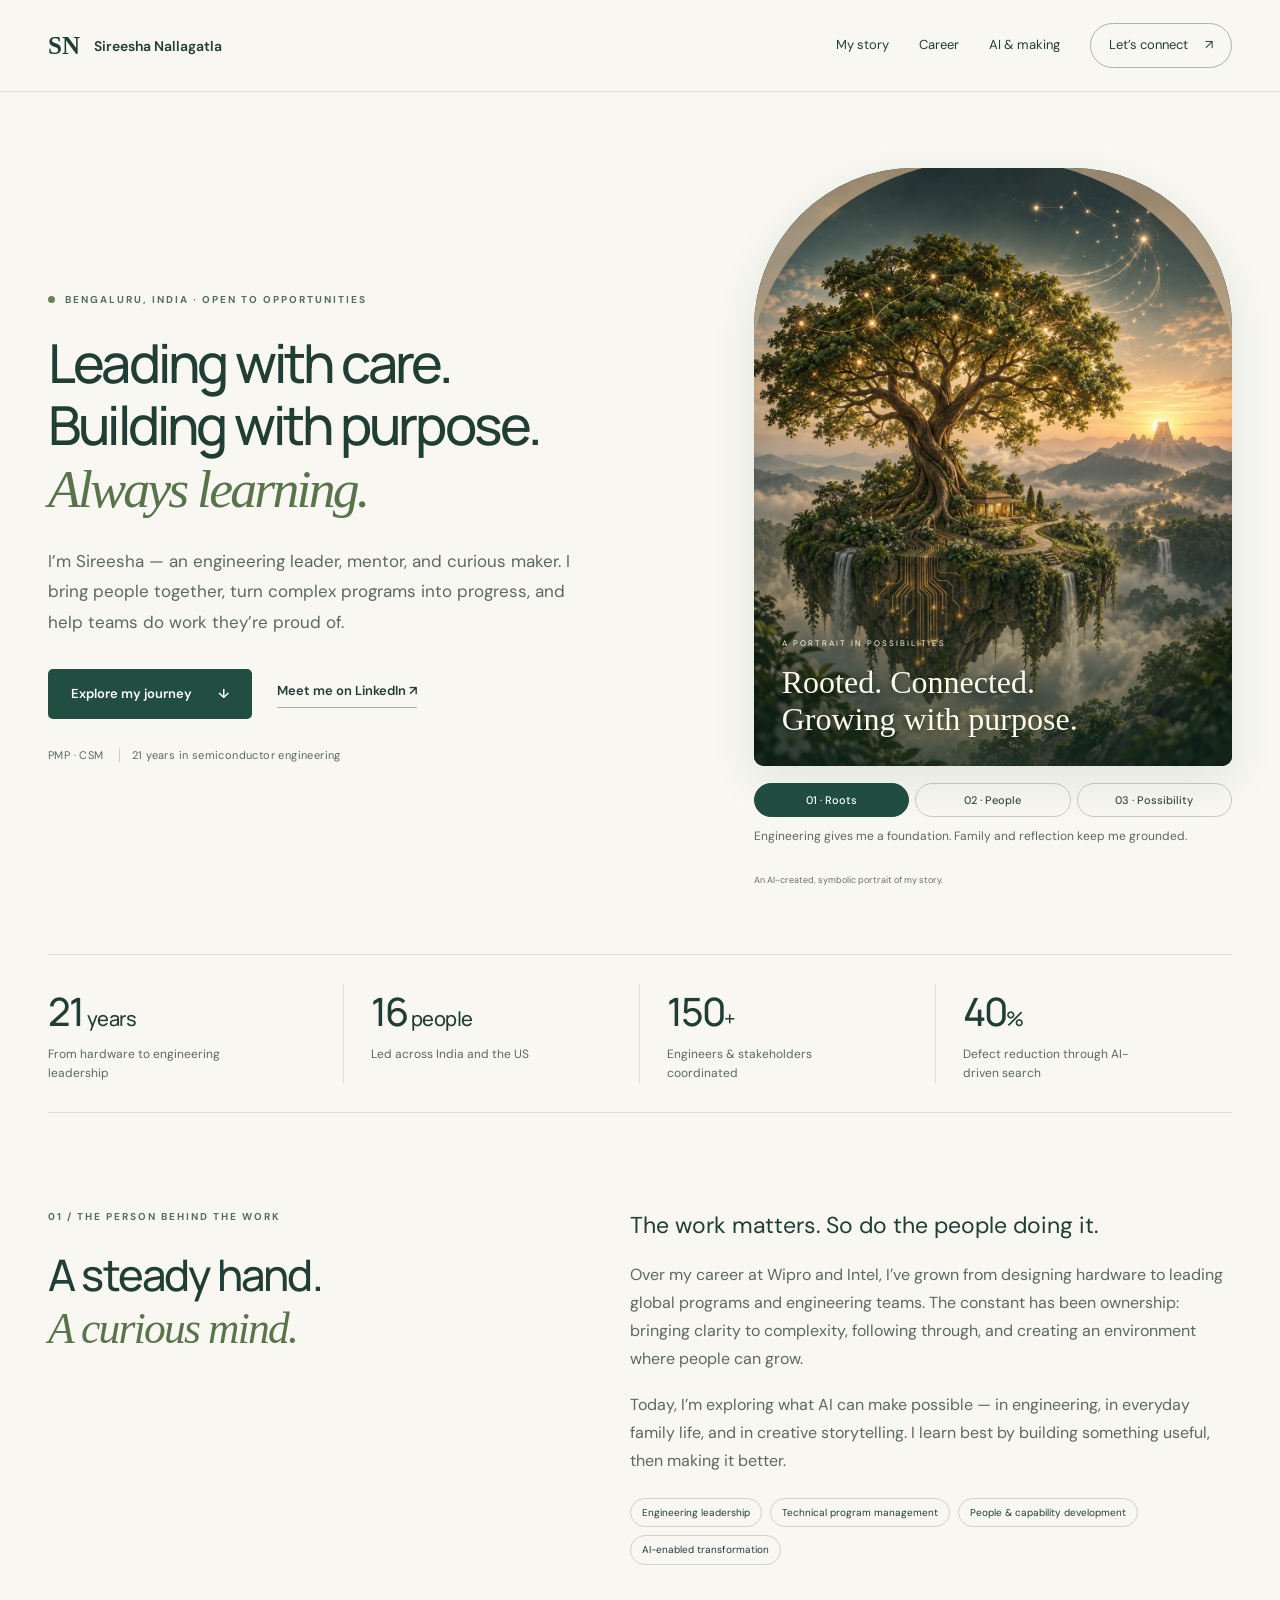
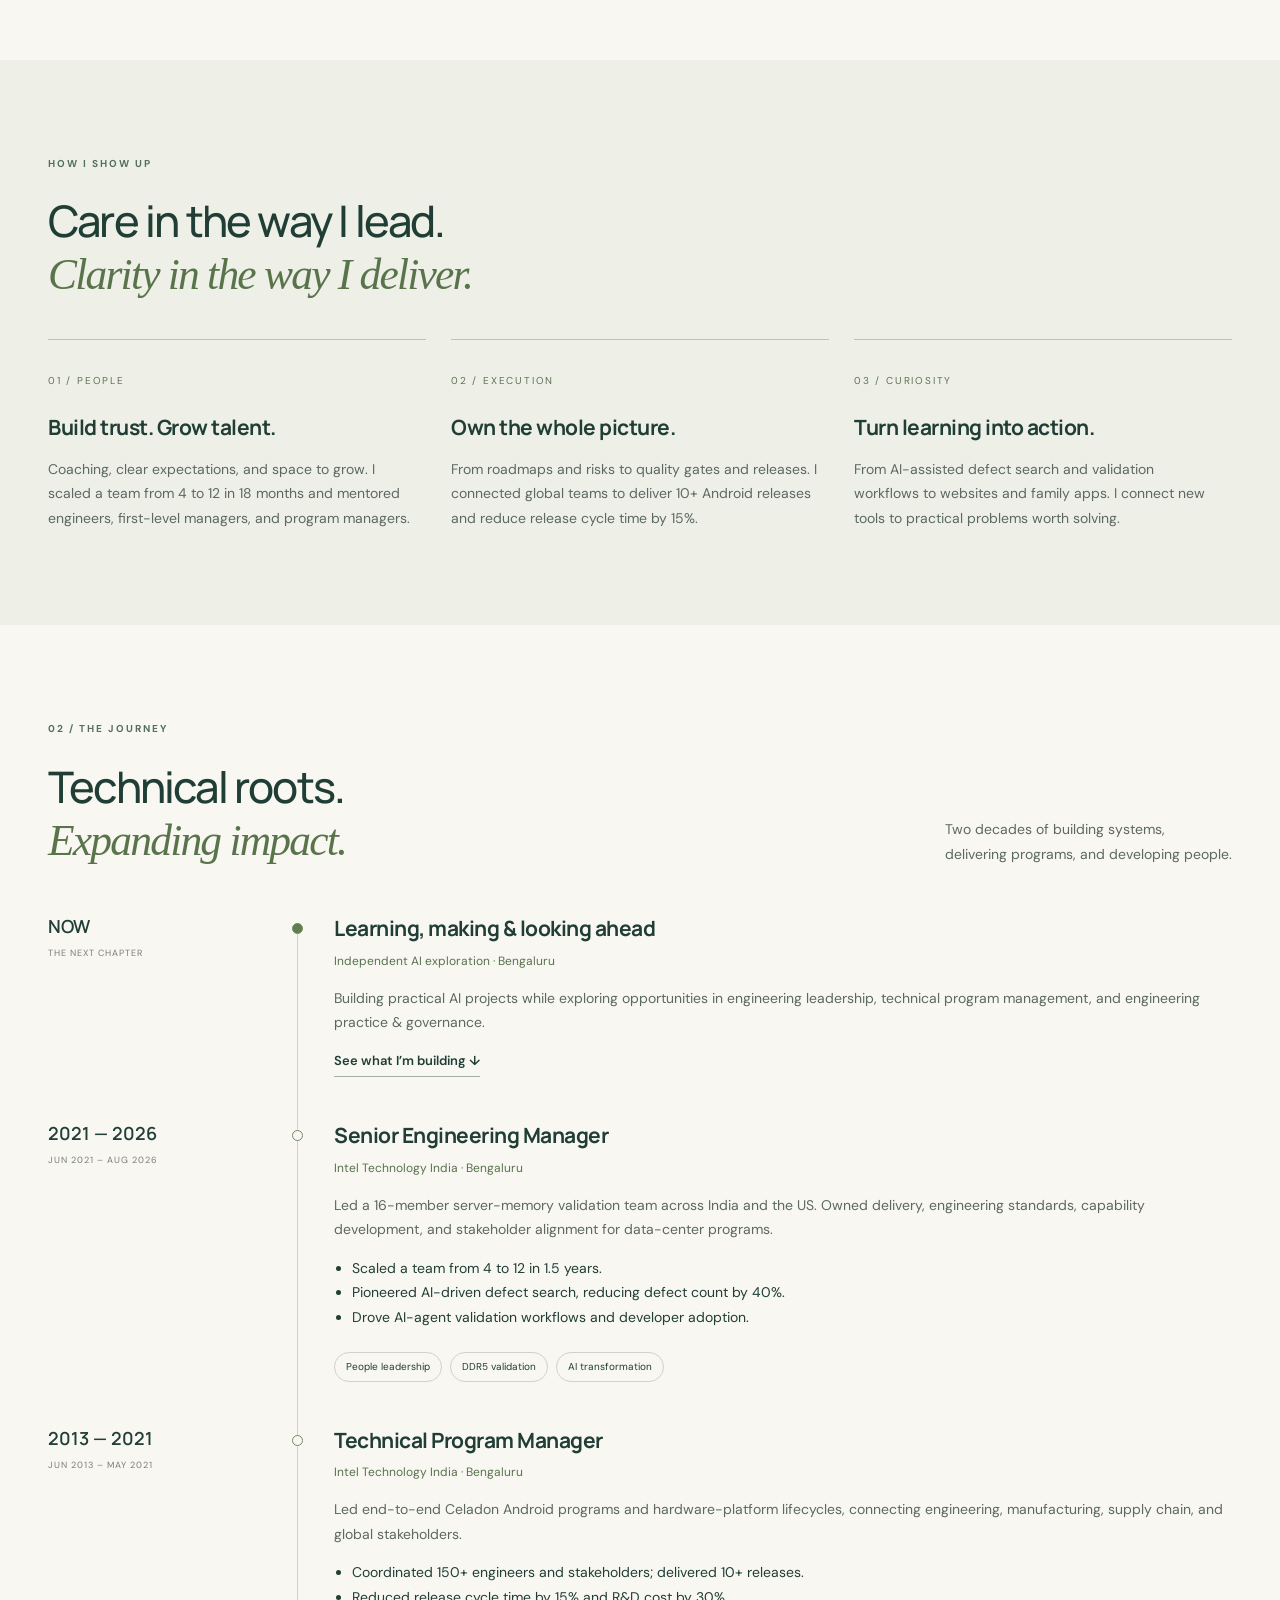
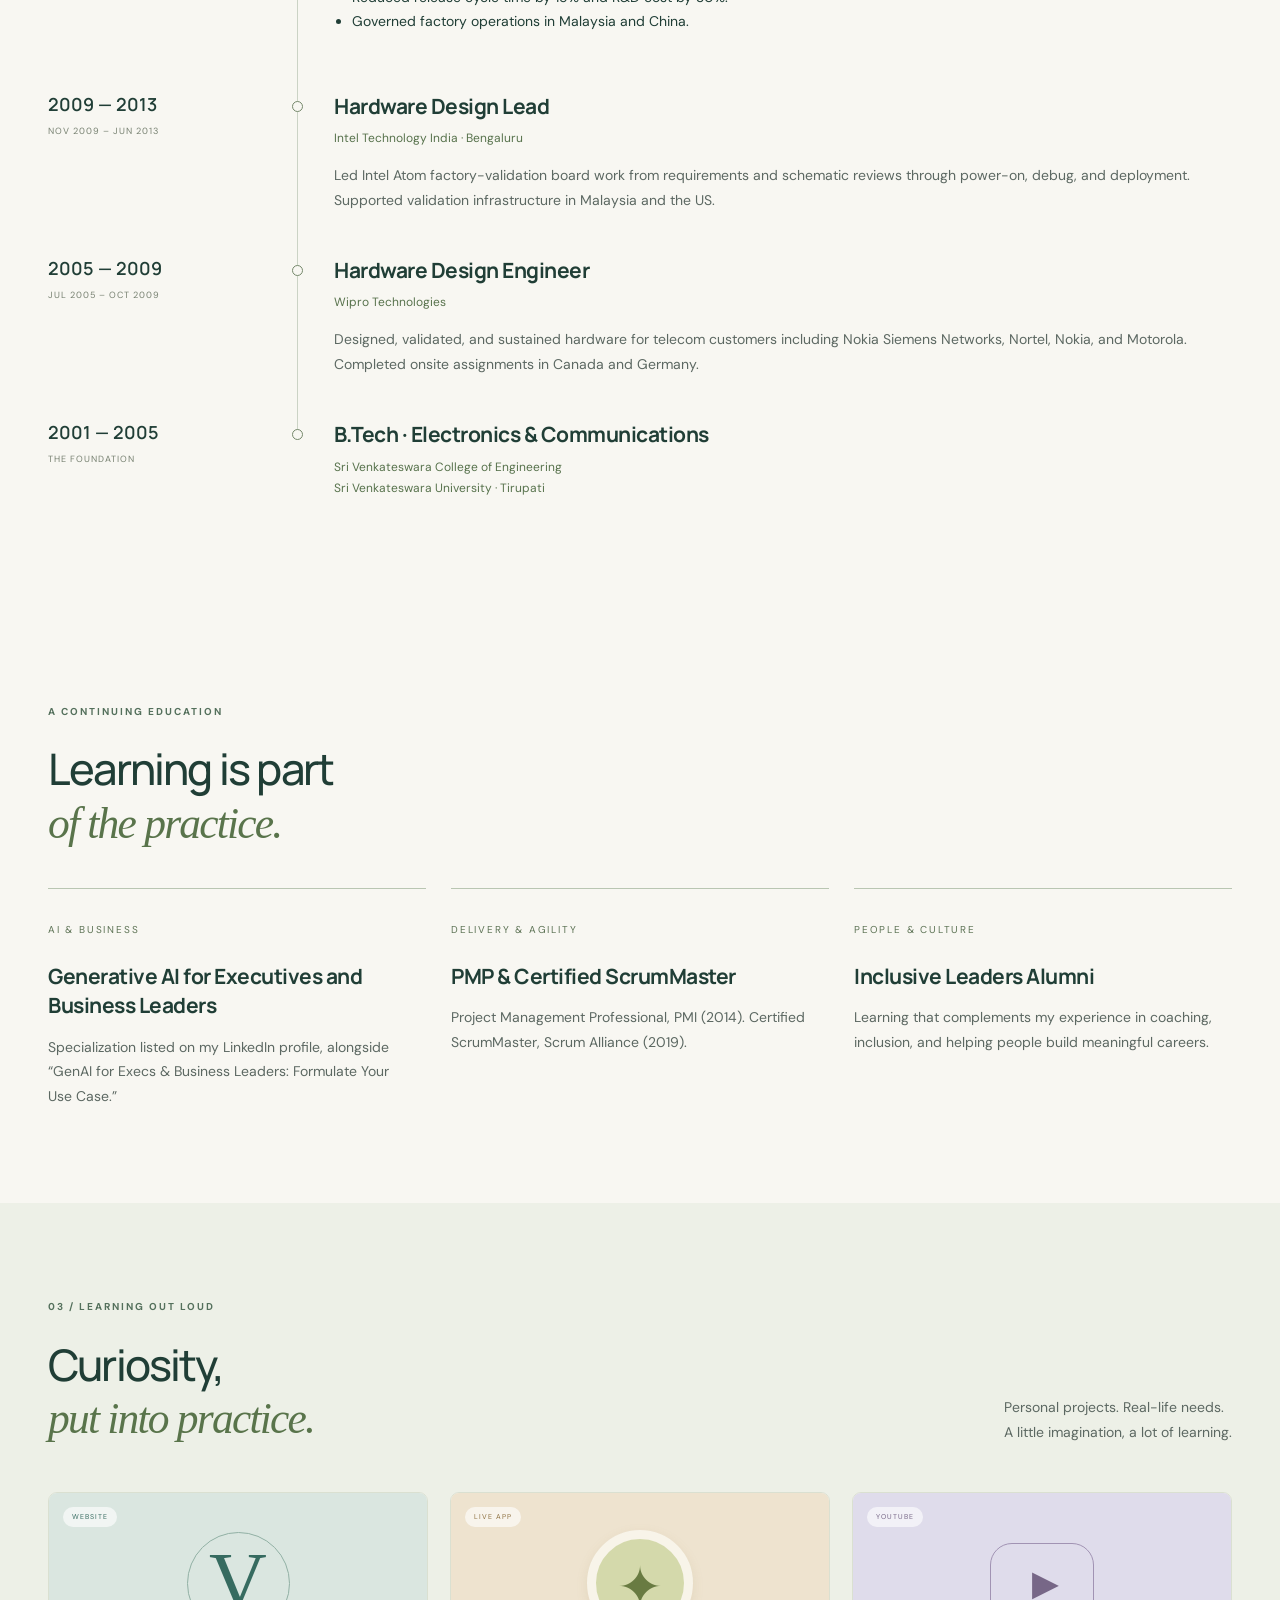
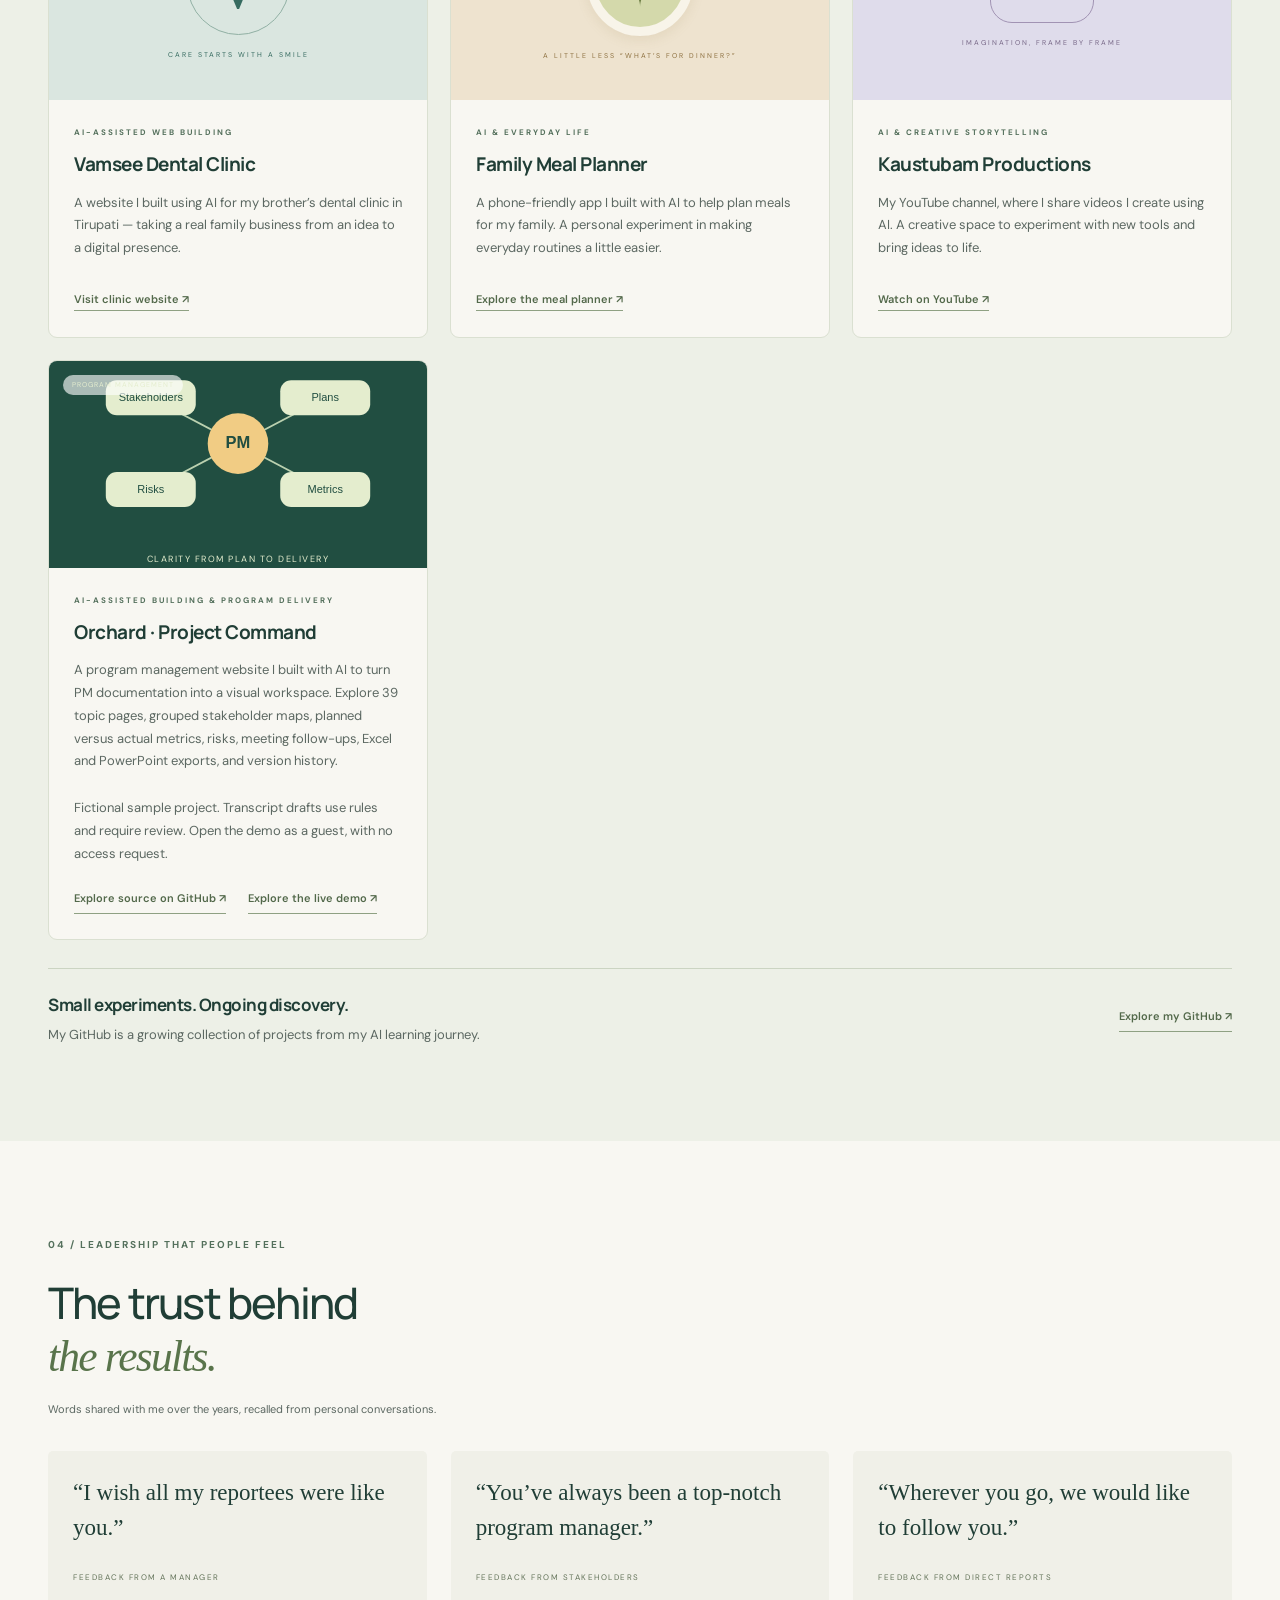
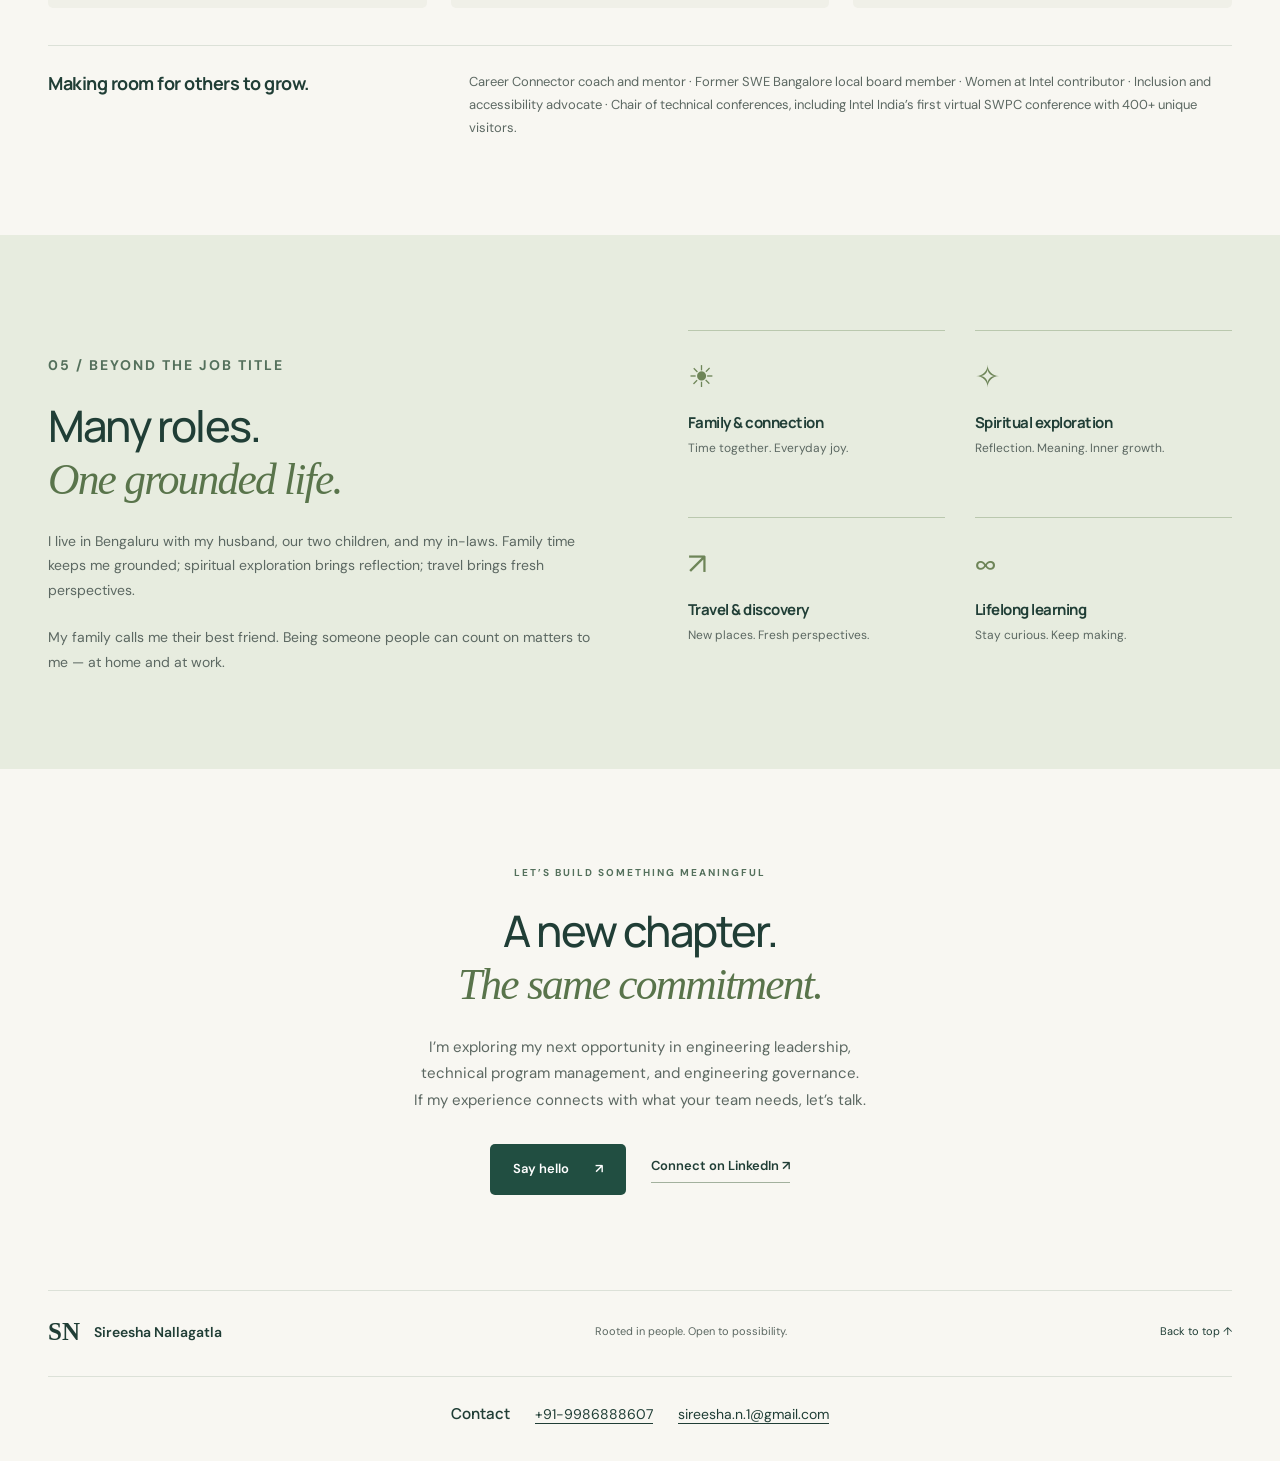
==== commit a193f1ea: "Feature Orchard program management workspace in portfolio" ====
--- a/index.html
+++ b/index.html
@@ -1,6 +1,6 @@
 <!doctype html>
 <html lang="en">
-<head><meta charset="utf-8"><meta name="viewport" content="width=device-width,initial-scale=1"><meta name="description" content="Meet Sireesha Nallagatla: engineering leader, people builder and curious AI maker based in Bengaluru. Explore 21 years of experience, leadership impact and personal projects."><meta property="og:title" content="Sireesha Nallagatla — Leader. Mentor. Maker."><meta property="og:description" content="Leading with care. Building with purpose. Always learning. Explore my career, leadership and AI projects."><meta property="og:type" content="website"><meta property="og:url" content="https://sireesha123git.github.io/"><meta property="og:image" content="https://sireesha123git.github.io/tree-of-possibilities.png"><link rel="canonical" href="https://sireesha123git.github.io/"><meta name="theme-color" content="#183f38"><title>Sireesha Nallagatla — Leader. Mentor. Maker.</title><link rel="stylesheet" href="style.css"></head>
+<head><meta charset="utf-8"><meta name="viewport" content="width=device-width,initial-scale=1"><meta name="description" content="Meet Sireesha Nallagatla: engineering leader, people builder and curious AI maker based in Bengaluru. Explore 21 years of experience, leadership impact and personal projects."><meta property="og:title" content="Sireesha Nallagatla — Leader. Mentor. Maker."><meta property="og:description" content="Leading with care. Building with purpose. Always learning. Explore my career, leadership and AI projects."><meta property="og:type" content="website"><meta property="og:url" content="https://sireesha123git.github.io/"><meta property="og:image" content="https://sireesha123git.github.io/tree-of-possibilities.png"><link rel="canonical" href="https://sireesha123git.github.io/"><meta name="theme-color" content="#183f38"><title>Sireesha Nallagatla — Leader. Mentor. Maker.</title><link rel="stylesheet" href="style.css?v=20261008-orchard"></head>
 <body>
 <a class="skip" href="#main">Skip to content</a>
 <header><a class="brand" href="#">SN<span>Sireesha Nallagatla</span></a><nav aria-label="Main navigation"><a href="#about">My story</a><a href="#journey">Career</a><a href="#projects">AI & making</a><a class="nav-contact" href="#connect">Let’s connect <span>↗</span></a></nav></header>
@@ -22,11 +22,12 @@
 <article class="project"><div class="project-art dental"><span>V</span><small>CARE STARTS WITH A SMILE</small><div class="art-pill">WEBSITE</div></div><div class="project-body"><p class="eyebrow">AI-ASSISTED WEB BUILDING</p><h3>Vamsee Dental Clinic</h3><p>A website I built using AI for my brother’s dental clinic in Tirupati — taking a real family business from an idea to a digital presence.</p><span class="project-link" data-project="clinic">Built · Link coming soon</span></div></article>
 <article class="project"><div class="project-art meal"><div class="plate"><span>✦</span></div><small>A LITTLE LESS “WHAT’S FOR DINNER?”</small><div class="art-pill">LIVE APP</div></div><div class="project-body"><p class="eyebrow">AI & EVERYDAY LIFE</p><h3>Family Meal Planner</h3><p>A phone-friendly app I built with AI to help plan meals for my family. A personal experiment in making everyday routines a little easier.</p><a class="project-link" data-project="meal" href="https://family-table-planner.sireesha-n-1.chatgpt.site/" target="_blank" rel="noopener noreferrer">Explore the meal planner &#8599;</a></div></article>
 <article class="project"><div class="project-art video"><span class="play">▶</span><small>IMAGINATION, FRAME BY FRAME</small><div class="art-pill">YOUTUBE</div></div><div class="project-body"><p class="eyebrow">AI & CREATIVE STORYTELLING</p><h3>Kaustubam Productions</h3><p>My YouTube channel, where I share videos I create using AI. A creative space to experiment with new tools and bring ideas to life.</p><span class="project-link" data-project="youtube">Creating & sharing · Link coming soon</span></div></article>
+<article class="project" id="orchard-project"><div class="project-art orchard"><svg viewBox="0 0 320 180" role="img" aria-label="Program manager connects stakeholders, plans, risks and delivery metrics"><g stroke="#bad0af" stroke-width="2"><path d="M160 90L65 40M160 90L255 40M160 90L65 140M160 90L255 140"/></g><g fill="#e4edce"><rect x="16" y="21" width="98" height="38" rx="12"/><rect x="206" y="21" width="98" height="38" rx="12"/><rect x="16" y="121" width="98" height="38" rx="12"/><rect x="206" y="121" width="98" height="38" rx="12"/></g><circle cx="160" cy="90" r="33" fill="#f1cc84"/><g fill="#214e41" font-family="sans-serif" font-size="12" text-anchor="middle"><text x="65" y="44">Stakeholders</text><text x="255" y="44">Plans</text><text x="65" y="144">Risks</text><text x="255" y="144">Metrics</text><text x="160" y="95" font-size="18" font-weight="bold">PM</text></g></svg><small>CLARITY FROM PLAN TO DELIVERY</small><div class="art-pill">PROGRAM MANAGEMENT</div></div><div class="project-body"><p class="eyebrow">AI-ASSISTED BUILDING & PROGRAM DELIVERY</p><h3>Orchard · Project Command</h3><p>A program management website I built with AI to turn PM documentation into a visual workspace. Explore 39 topic pages, grouped stakeholder maps, planned versus actual metrics, risks, meeting follow-ups, Excel and PowerPoint exports, and version history.</p><p class="project-note">Fictional sample project. Transcript drafts use rules and require review. Open the demo as a guest, with no access request.</p><div class="orchard-links"><a class="project-link" href="https://github.com/sireesha123git/orchard-project-command" target="_blank" rel="noopener noreferrer">Explore source on GitHub ↗</a><a class="project-link" href="https://orchard-project-command.sireesha-n-1.chatgpt.site" target="_blank" rel="noopener noreferrer">Explore the live demo ↗</a></div></div></article>
 </div><div class="github-strip"><div><h3>Small experiments. Ongoing discovery.</h3><p>My GitHub is a growing collection of projects from my AI learning journey.</p></div><span class="project-link" data-project="github">Repository link coming soon</span></div></div></section>
 <section class="section wrap"><p class="eyebrow">04 / LEADERSHIP THAT PEOPLE FEEL</p><h2>The trust behind<br><em>the results.</em></h2><p class="quote-note">Words shared with me over the years, recalled from personal conversations.</p><div class="quotes"><figure><blockquote>“I wish all my reportees were like you.”</blockquote><figcaption>FEEDBACK FROM A MANAGER</figcaption></figure><figure><blockquote>“You’ve always been a top-notch program manager.”</blockquote><figcaption>FEEDBACK FROM STAKEHOLDERS</figcaption></figure><figure><blockquote>“Wherever you go, we would like to follow you.”</blockquote><figcaption>FEEDBACK FROM DIRECT REPORTS</figcaption></figure></div><div class="community"><h3>Making room for others to grow.</h3><p>Career Connector coach and mentor · Former SWE Bangalore local board member · Women at Intel contributor · Inclusion and accessibility advocate · Chair of technical conferences, including Intel India’s first virtual SWPC conference with 400+ unique visitors.</p></div></section>
 <section class="personal section"><div class="wrap personal-grid"><div><p class="eyebrow">05 / BEYOND THE JOB TITLE</p><h2>Many roles.<br><em>One grounded life.</em></h2><p>I live in Bengaluru with my husband, our two children, and my in-laws. Family time keeps me grounded; spiritual exploration brings reflection; travel brings fresh perspectives.</p><p>My family calls me their best friend. Being someone people can count on matters to me — at home and at work.</p></div><div class="interest-grid"><div><span>☀</span><h3>Family & connection</h3><p>Time together. Everyday joy.</p></div><div><span>✧</span><h3>Spiritual exploration</h3><p>Reflection. Meaning. Inner growth.</p></div><div><span>↗</span><h3>Travel & discovery</h3><p>New places. Fresh perspectives.</p></div><div><span>∞</span><h3>Lifelong learning</h3><p>Stay curious. Keep making.</p></div></div></div></section>
 <section id="connect" class="section wrap connect"><p class="eyebrow">LET’S BUILD SOMETHING MEANINGFUL</p><h2>A new chapter.<br><em>The same commitment.</em></h2><p>I’m exploring my next opportunity in engineering leadership,<br>technical program management, and engineering governance.<br>If my experience connects with what your team needs, let’s talk.</p><div class="actions"><a class="button" href="mailto:sireesha.n.1@gmail.com">Say hello <span>↗</span></a><a class="text-link" href="https://www.linkedin.com/in/sireesha-nallagatla-0392a2ba/" target="_blank" rel="noopener noreferrer">Connect on LinkedIn ↗</a></div></section>
-</main><footer class="wrap"><a class="brand" href="#">SN<span>Sireesha Nallagatla</span></a><p>Rooted in people. Open to possibility.</p><a href="#main">Back to top ↑</a></footer><section class="bottom-contact wrap" aria-label="Contact details"><h2>Contact</h2><a href="tel:+919986888607">+91-9986888607</a><a href="mailto:sireesha.n.1@gmail.com">sireesha.n.1@gmail.com</a></section><script src="projects.js?v=20260917-meal"></script></body></html>
+</main><footer class="wrap"><a class="brand" href="#">SN<span>Sireesha Nallagatla</span></a><p>Rooted in people. Open to possibility.</p><a href="#main">Back to top ↑</a></footer><section class="bottom-contact wrap" aria-label="Contact details"><h2>Contact</h2><a href="tel:+919986888607">+91-9986888607</a><a href="mailto:sireesha.n.1@gmail.com">sireesha.n.1@gmail.com</a></section><script src="projects.js?v=20261008-orchard"></script></body></html>
 
 
 
--- a/style.css
+++ b/style.css
@@ -4,3 +4,4 @@
 .cinematic-portrait{margin:0;min-width:0}.cinematic-frame{position:relative;overflow:hidden;border-radius:160px 160px 10px 10px;background:#203c34;aspect-ratio:4/5;box-shadow:0 15px 45px #203e3618}.cinematic-frame img{display:block;width:100%;height:100%;object-fit:cover}.cinematic-frame:after{content:'';position:absolute;inset:45% 0 0;background:linear-gradient(transparent,#122c259e);pointer-events:none}.cinematic-title{position:absolute;z-index:1;bottom:28px;left:28px;color:#fff9e8}.cinematic-title span{font-size:8px;letter-spacing:2px}.cinematic-title strong{display:block;font:32px/1.15 Georgia,serif;margin-top:9px;font-weight:400;text-shadow:0 2px 10px #10251e}.portrait-tabs{display:flex;gap:6px;margin:17px 0 10px}.portrait-tabs button{font:500 11px 'DM Sans',sans-serif;flex:1;padding:9px 6px;border:1px solid #c3cdbb;background:transparent;color:#38513d;border-radius:20px;cursor:pointer}.portrait-tabs button[aria-pressed=true]{background:#214e41;color:white;border-color:#214e41}.portrait-tabs button:focus-visible{outline:3px solid #b67738;outline-offset:3px}#portrait-story{font-size:12px;line-height:1.6;min-height:39px}.portrait-credit{display:block;font-size:9px;color:#677360;margin-top:7px}@media(max-width:680px){.cinematic-portrait{max-width:420px;width:100%;margin:auto}.cinematic-frame{border-radius:130px 130px 10px 10px}.cinematic-title strong{font-size:30px}}
 
 .bottom-contact{border-top:1px solid var(--line);padding:25px 0 35px;display:flex;align-items:center;justify-content:center;gap:25px;flex-wrap:wrap}.bottom-contact h2{font:600 15px Manrope,sans-serif;letter-spacing:0}.bottom-contact a{font-size:14px;text-decoration:underline;text-underline-offset:4px}@media(max-width:680px){.bottom-contact{flex-direction:column;gap:10px}}
+:root .project-art.orchard{background:#214e41;color:#e4edce;display:flex;flex-direction:column;align-items:center;justify-content:center;gap:12px}.orchard svg{width:min(90%,320px);height:180px}.orchard small{font-size:9px;letter-spacing:1.5px}.orchard-links{display:flex;flex-wrap:wrap;gap:12px 22px;margin-top:18px}.project-body .project-note{font-size:12px;margin-top:14px}
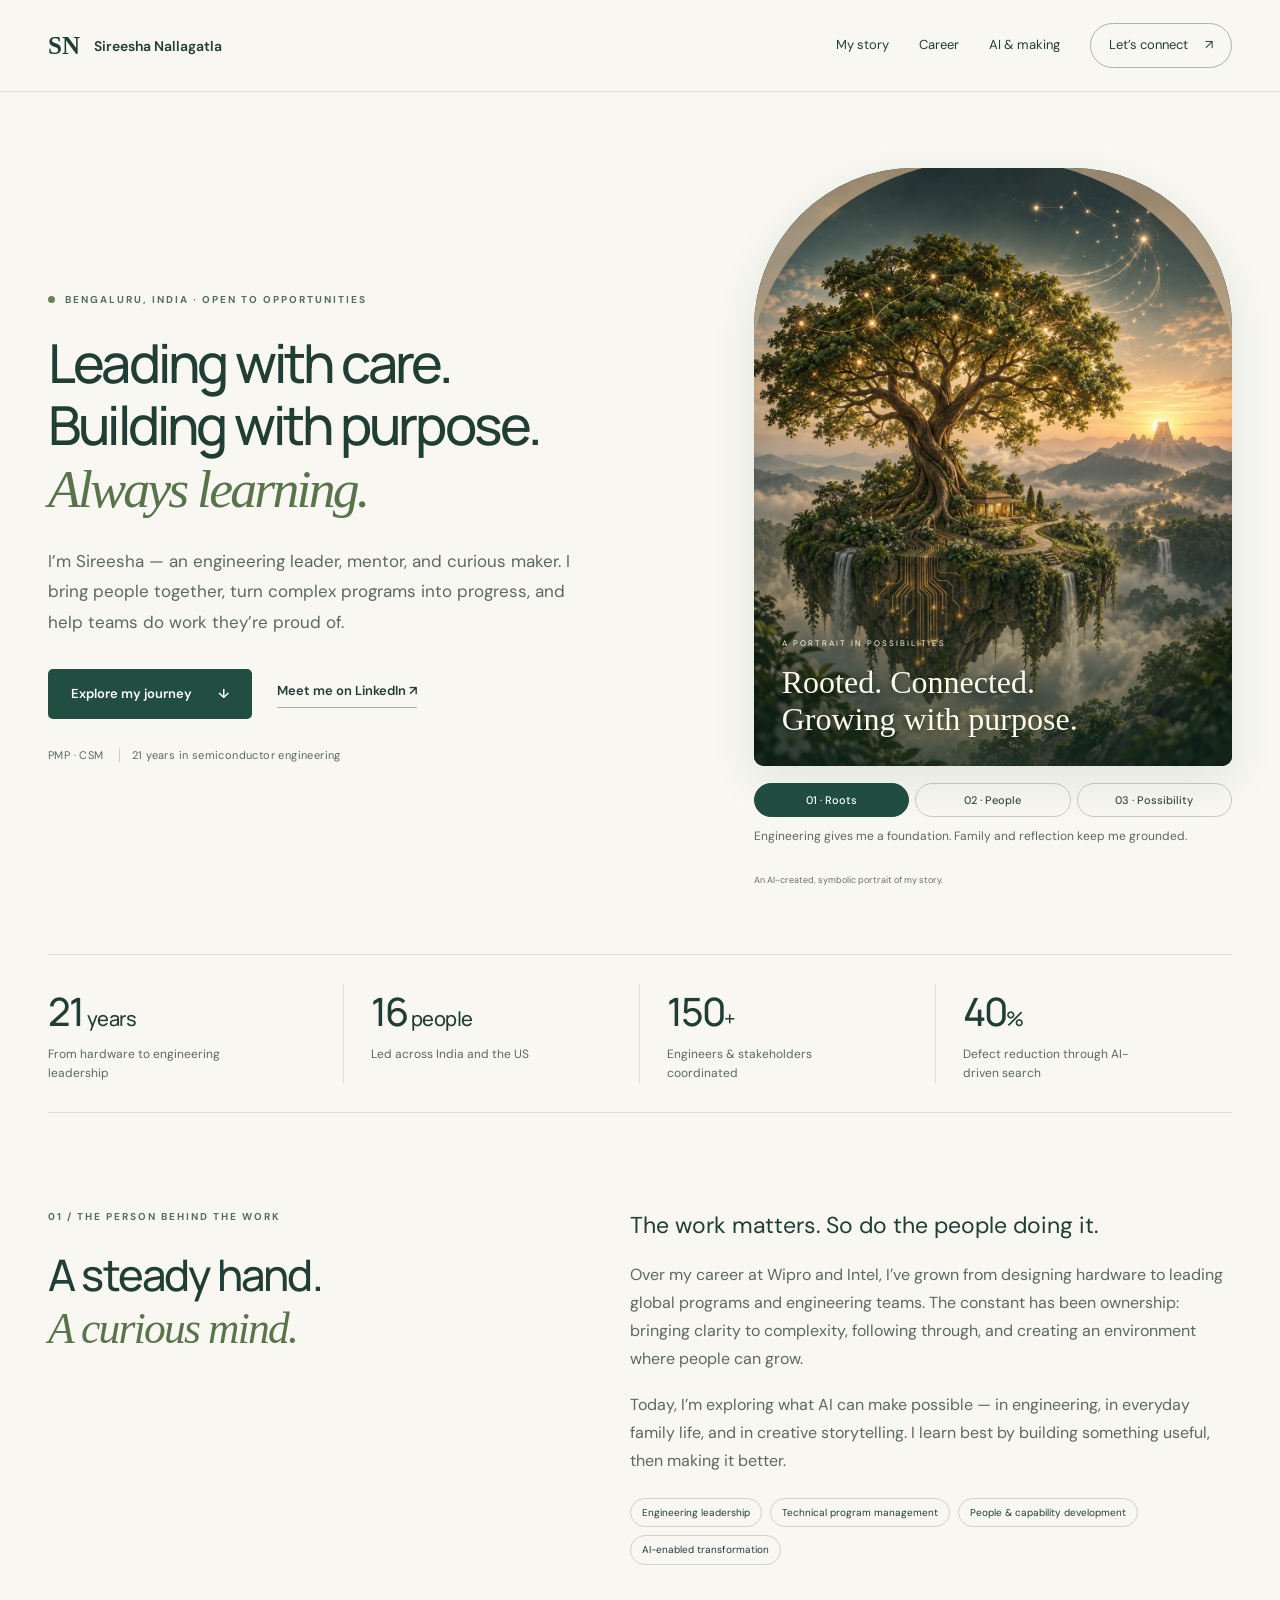
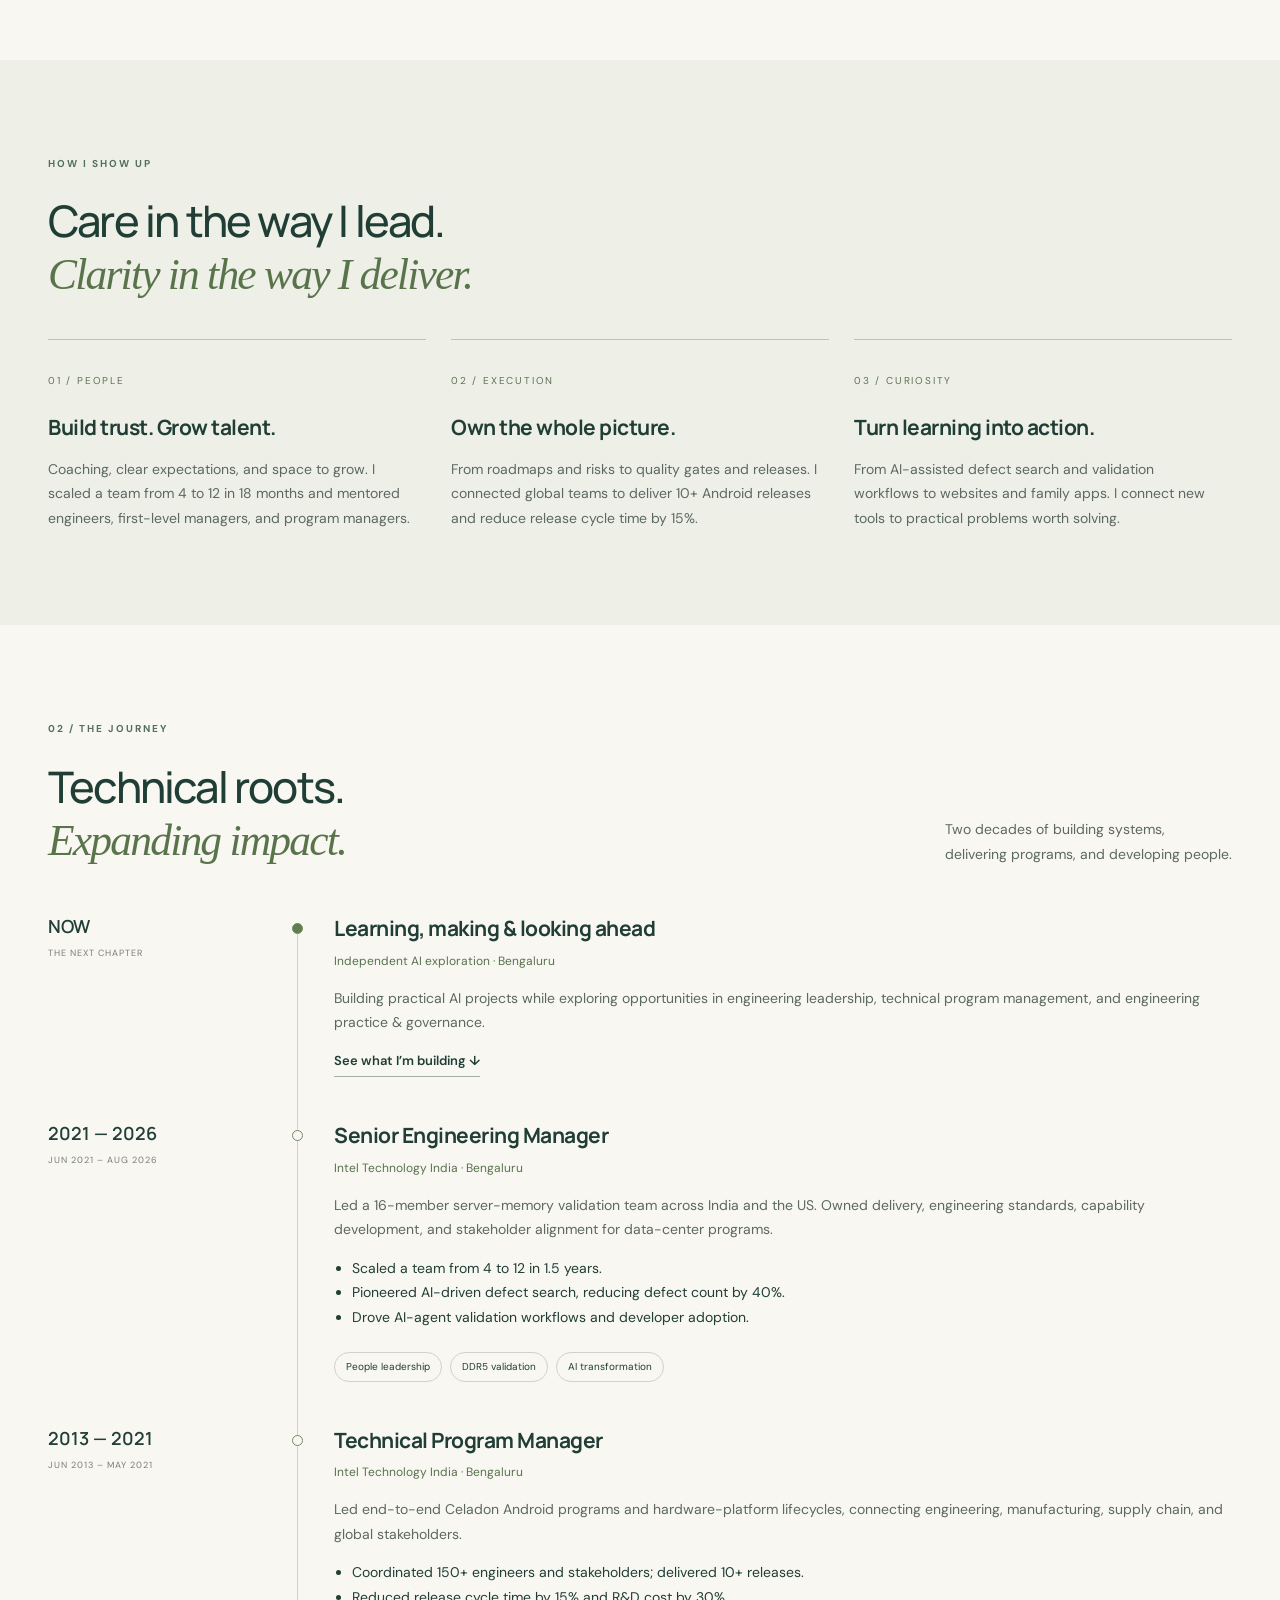
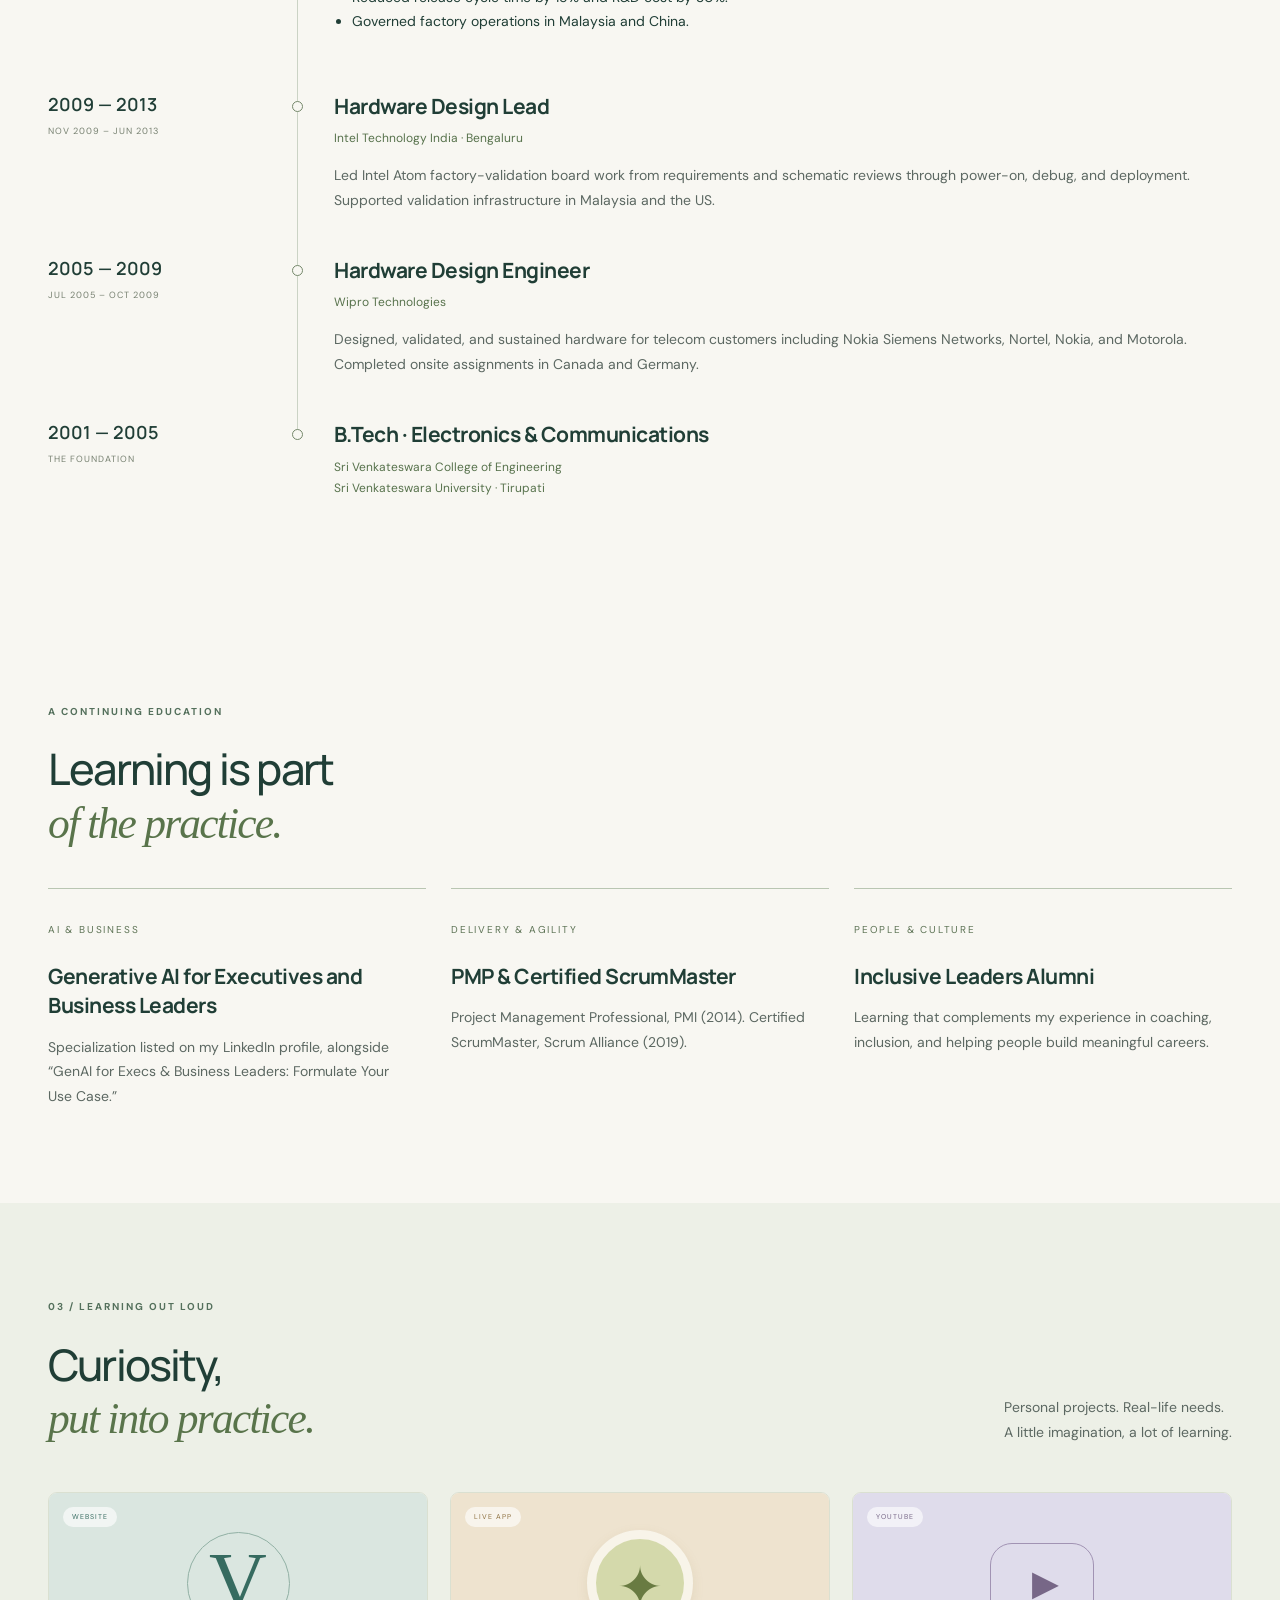
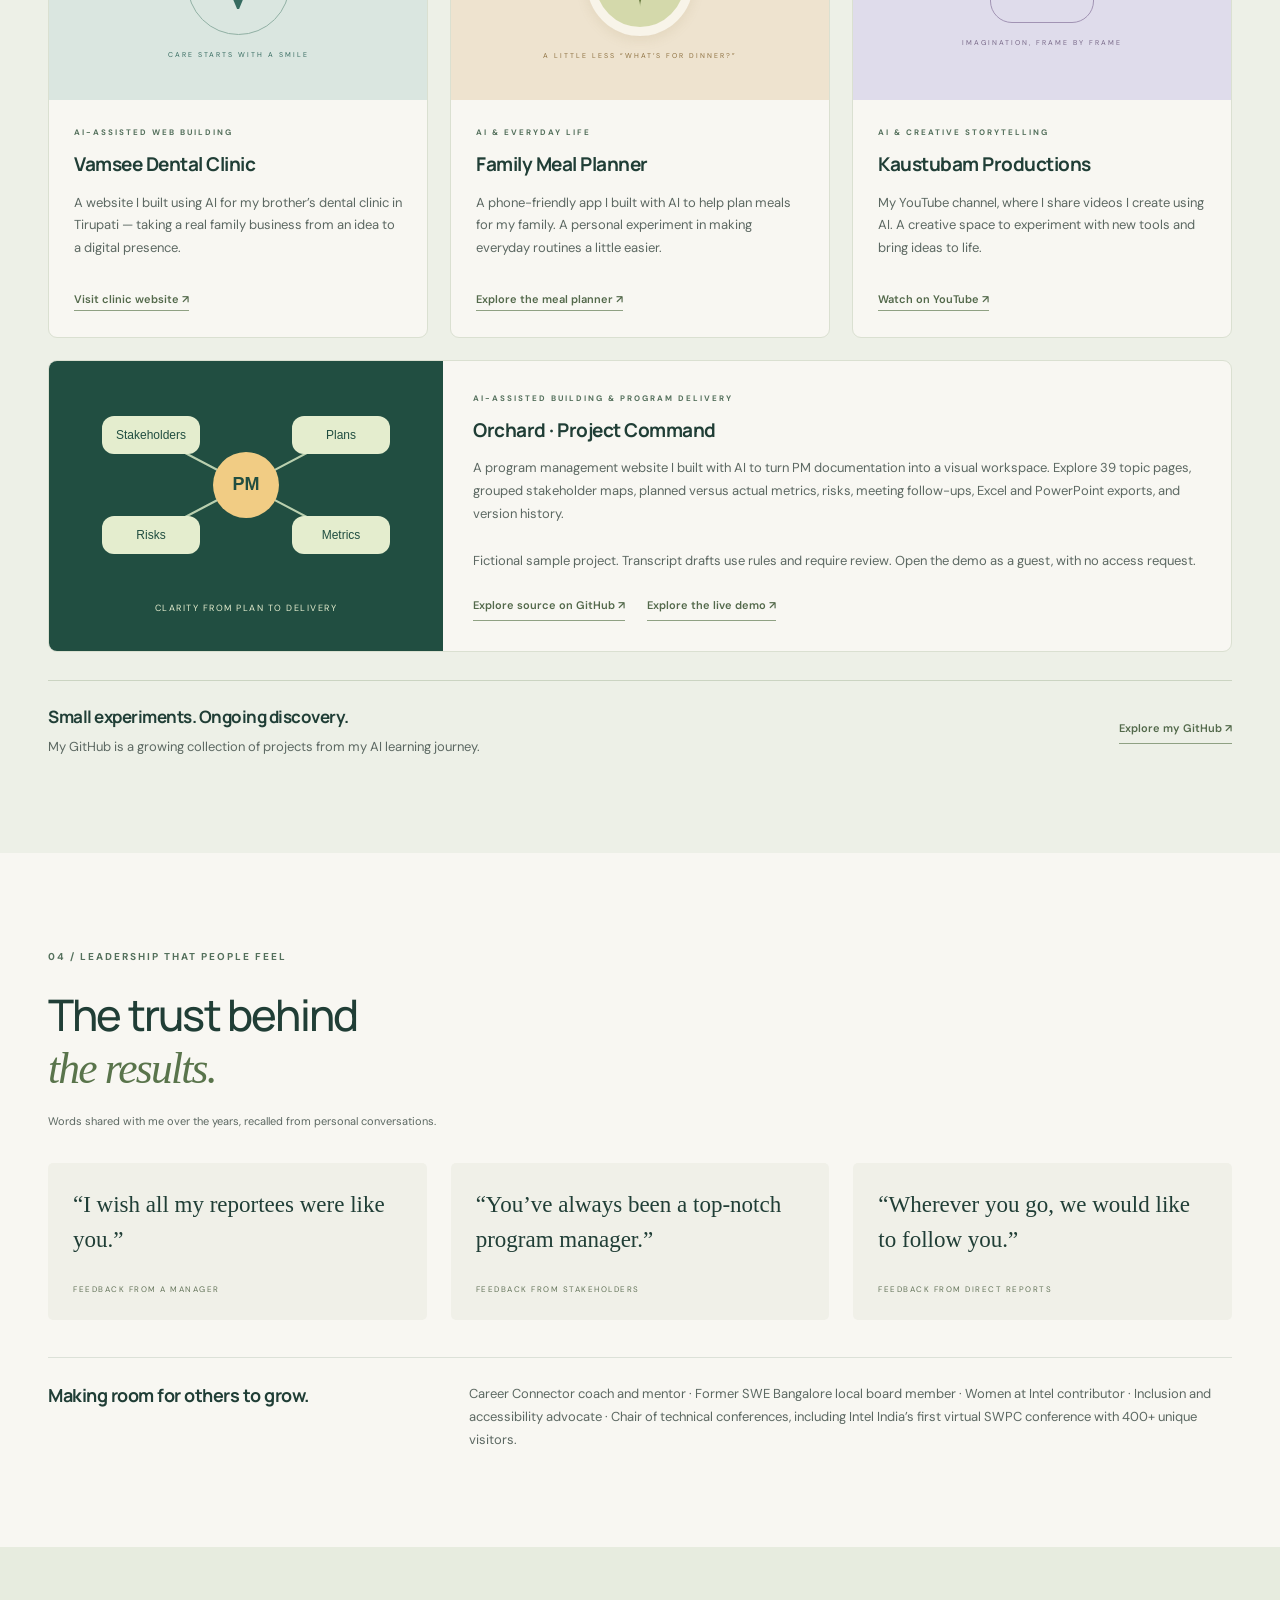
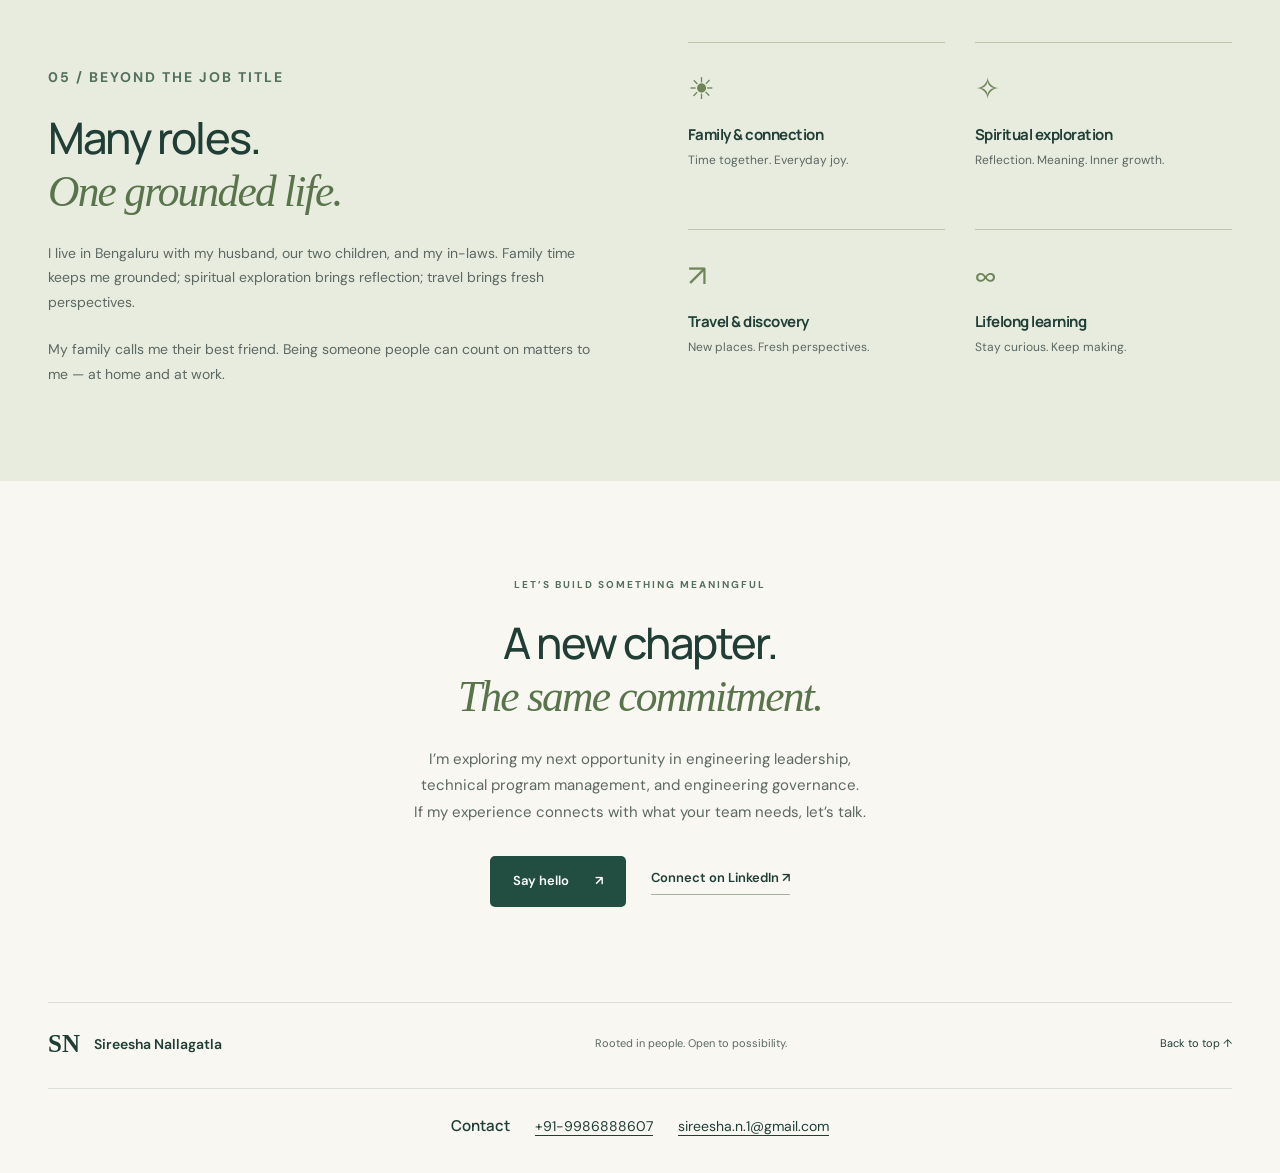
==== commit fd00908d: "Feature Orchard program management workspace in portfolio" ====
--- a/index.html
+++ b/index.html
@@ -1,6 +1,6 @@
 <!doctype html>
 <html lang="en">
-<head><meta charset="utf-8"><meta name="viewport" content="width=device-width,initial-scale=1"><meta name="description" content="Meet Sireesha Nallagatla: engineering leader, people builder and curious AI maker based in Bengaluru. Explore 21 years of experience, leadership impact and personal projects."><meta property="og:title" content="Sireesha Nallagatla — Leader. Mentor. Maker."><meta property="og:description" content="Leading with care. Building with purpose. Always learning. Explore my career, leadership and AI projects."><meta property="og:type" content="website"><meta property="og:url" content="https://sireesha123git.github.io/"><meta property="og:image" content="https://sireesha123git.github.io/tree-of-possibilities.png"><link rel="canonical" href="https://sireesha123git.github.io/"><meta name="theme-color" content="#183f38"><title>Sireesha Nallagatla — Leader. Mentor. Maker.</title><link rel="stylesheet" href="style.css?v=20261008-orchard"></head>
+<head><meta charset="utf-8"><meta name="viewport" content="width=device-width,initial-scale=1"><meta name="description" content="Meet Sireesha Nallagatla: engineering leader, people builder and curious AI maker based in Bengaluru. Explore 21 years of experience, leadership impact and personal projects."><meta property="og:title" content="Sireesha Nallagatla — Leader. Mentor. Maker."><meta property="og:description" content="Leading with care. Building with purpose. Always learning. Explore my career, leadership and AI projects."><meta property="og:type" content="website"><meta property="og:url" content="https://sireesha123git.github.io/"><meta property="og:image" content="https://sireesha123git.github.io/tree-of-possibilities.png"><link rel="canonical" href="https://sireesha123git.github.io/"><meta name="theme-color" content="#183f38"><title>Sireesha Nallagatla — Leader. Mentor. Maker.</title><link rel="stylesheet" href="style.css?v=20261008-orchard-final"></head>
 <body>
 <a class="skip" href="#main">Skip to content</a>
 <header><a class="brand" href="#">SN<span>Sireesha Nallagatla</span></a><nav aria-label="Main navigation"><a href="#about">My story</a><a href="#journey">Career</a><a href="#projects">AI & making</a><a class="nav-contact" href="#connect">Let’s connect <span>↗</span></a></nav></header>
--- a/style.css
+++ b/style.css
@@ -5,3 +5,4 @@
 
 .bottom-contact{border-top:1px solid var(--line);padding:25px 0 35px;display:flex;align-items:center;justify-content:center;gap:25px;flex-wrap:wrap}.bottom-contact h2{font:600 15px Manrope,sans-serif;letter-spacing:0}.bottom-contact a{font-size:14px;text-decoration:underline;text-underline-offset:4px}@media(max-width:680px){.bottom-contact{flex-direction:column;gap:10px}}
 :root .project-art.orchard{background:#214e41;color:#e4edce;display:flex;flex-direction:column;align-items:center;justify-content:center;gap:12px}.orchard svg{width:min(90%,320px);height:180px}.orchard small{font-size:9px;letter-spacing:1.5px}.orchard-links{display:flex;flex-wrap:wrap;gap:12px 22px;margin-top:18px}.project-body .project-note{font-size:12px;margin-top:14px}
+:root .orchard .art-pill{display:none}#orchard-project{grid-column:1/-1;display:grid;grid-template-columns:1fr 2fr}#orchard-project .project-art{height:100%;min-height:250px}#orchard-project .project-body{padding:30px}@media(max-width:680px){#orchard-project{grid-template-columns:1fr}#orchard-project .project-art{min-height:220px}#orchard-project .project-body{padding:20px}}
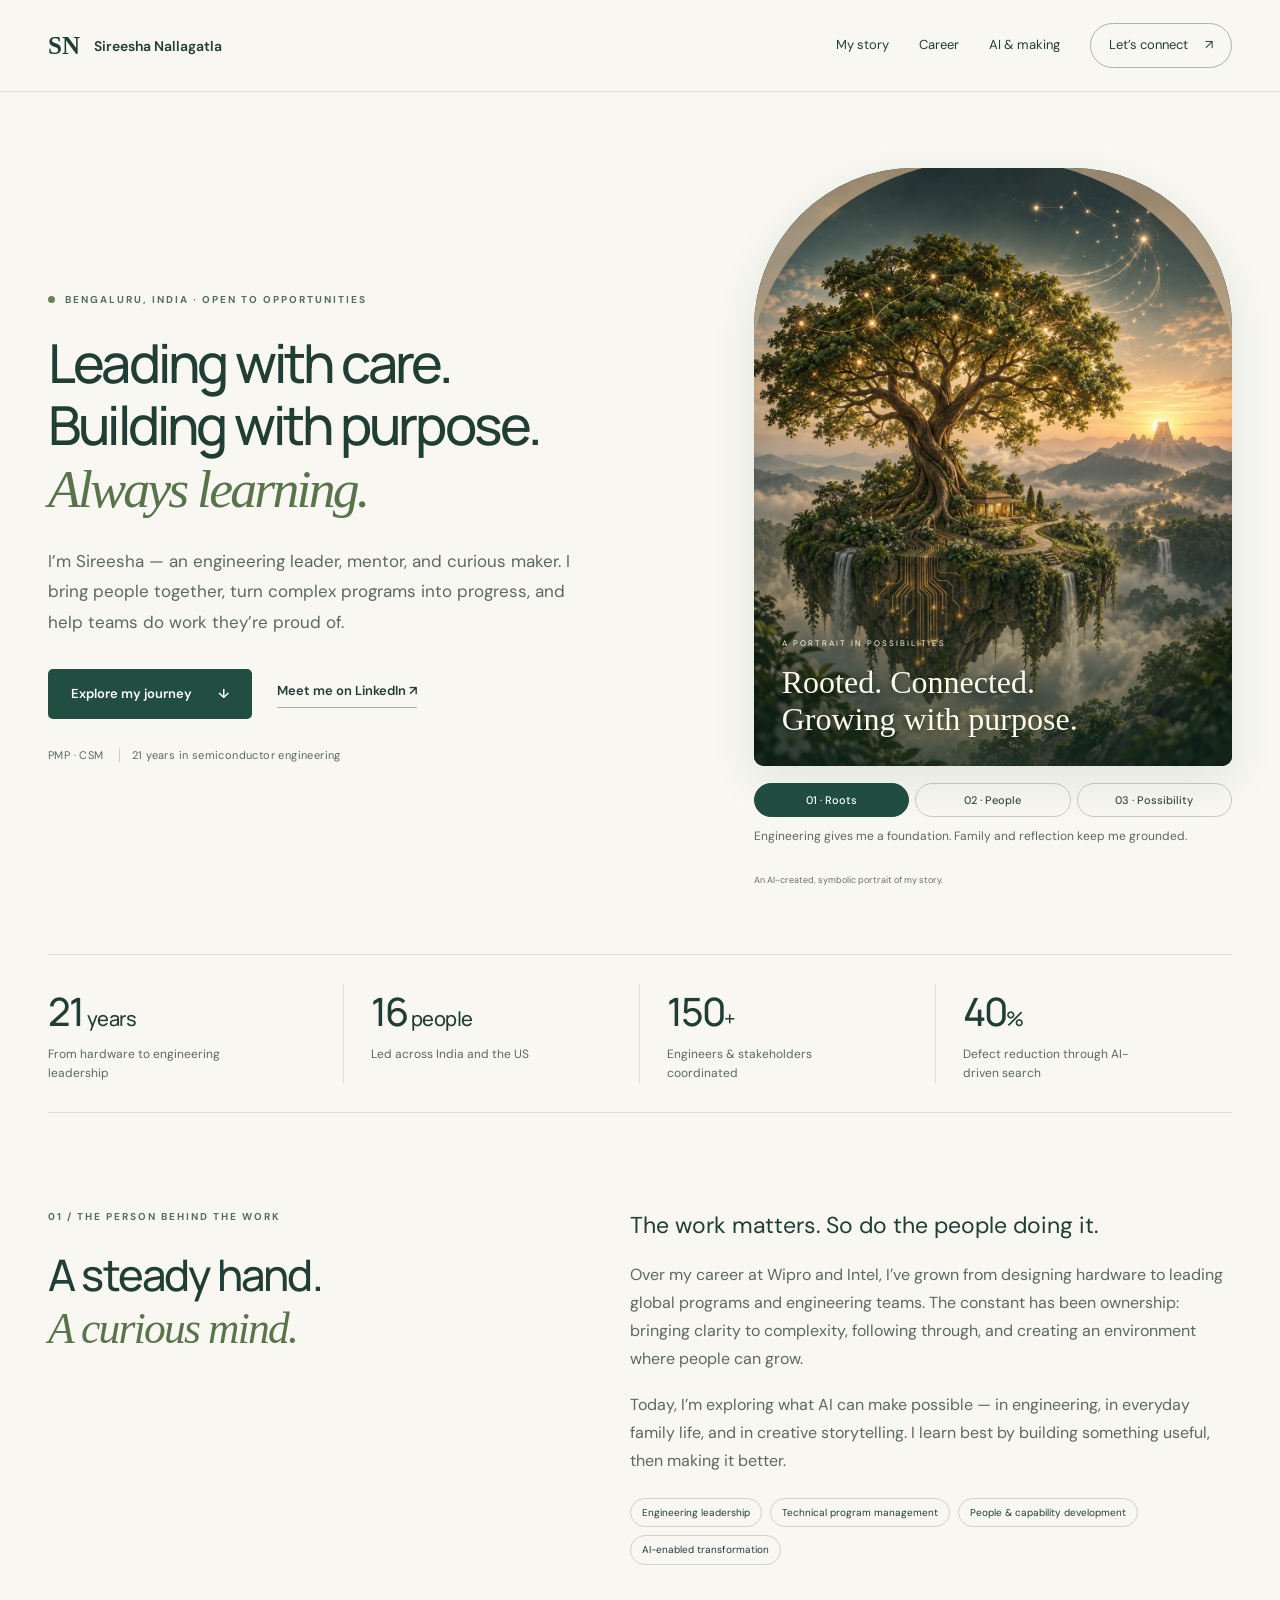
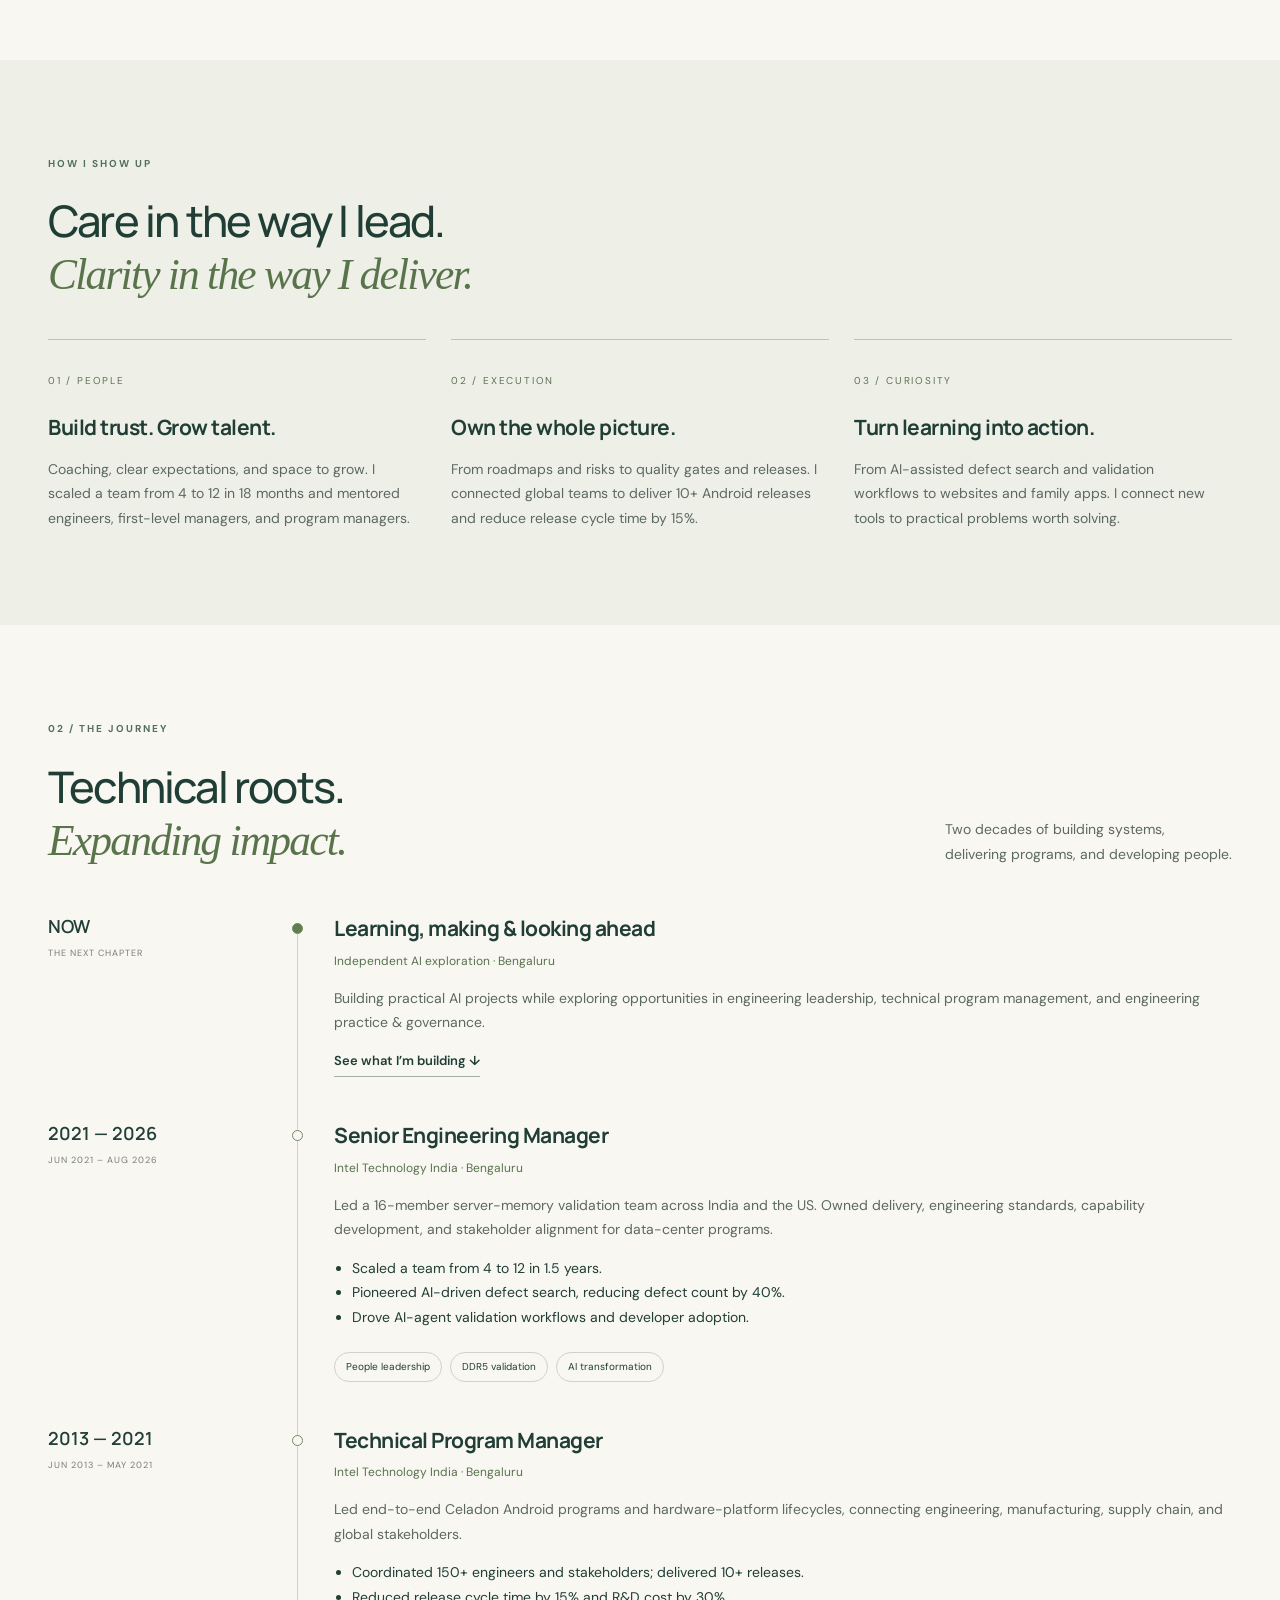
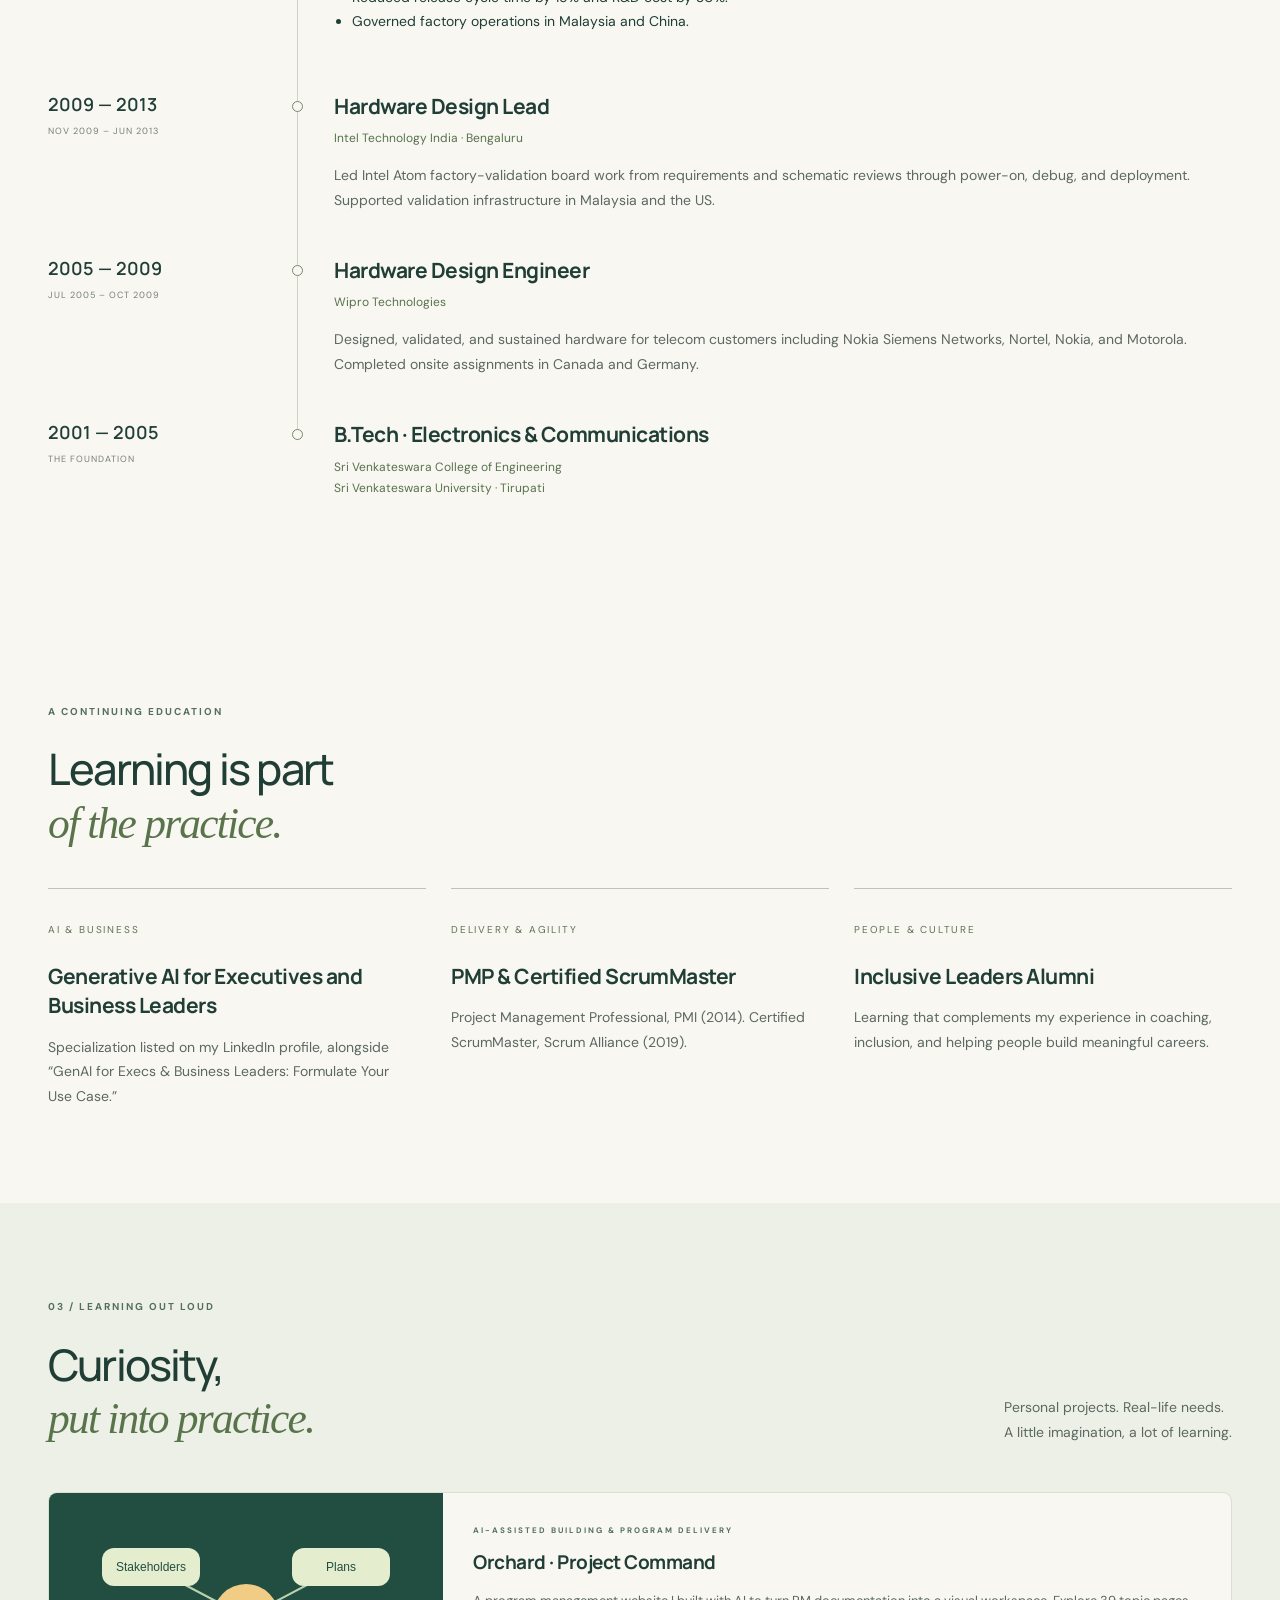
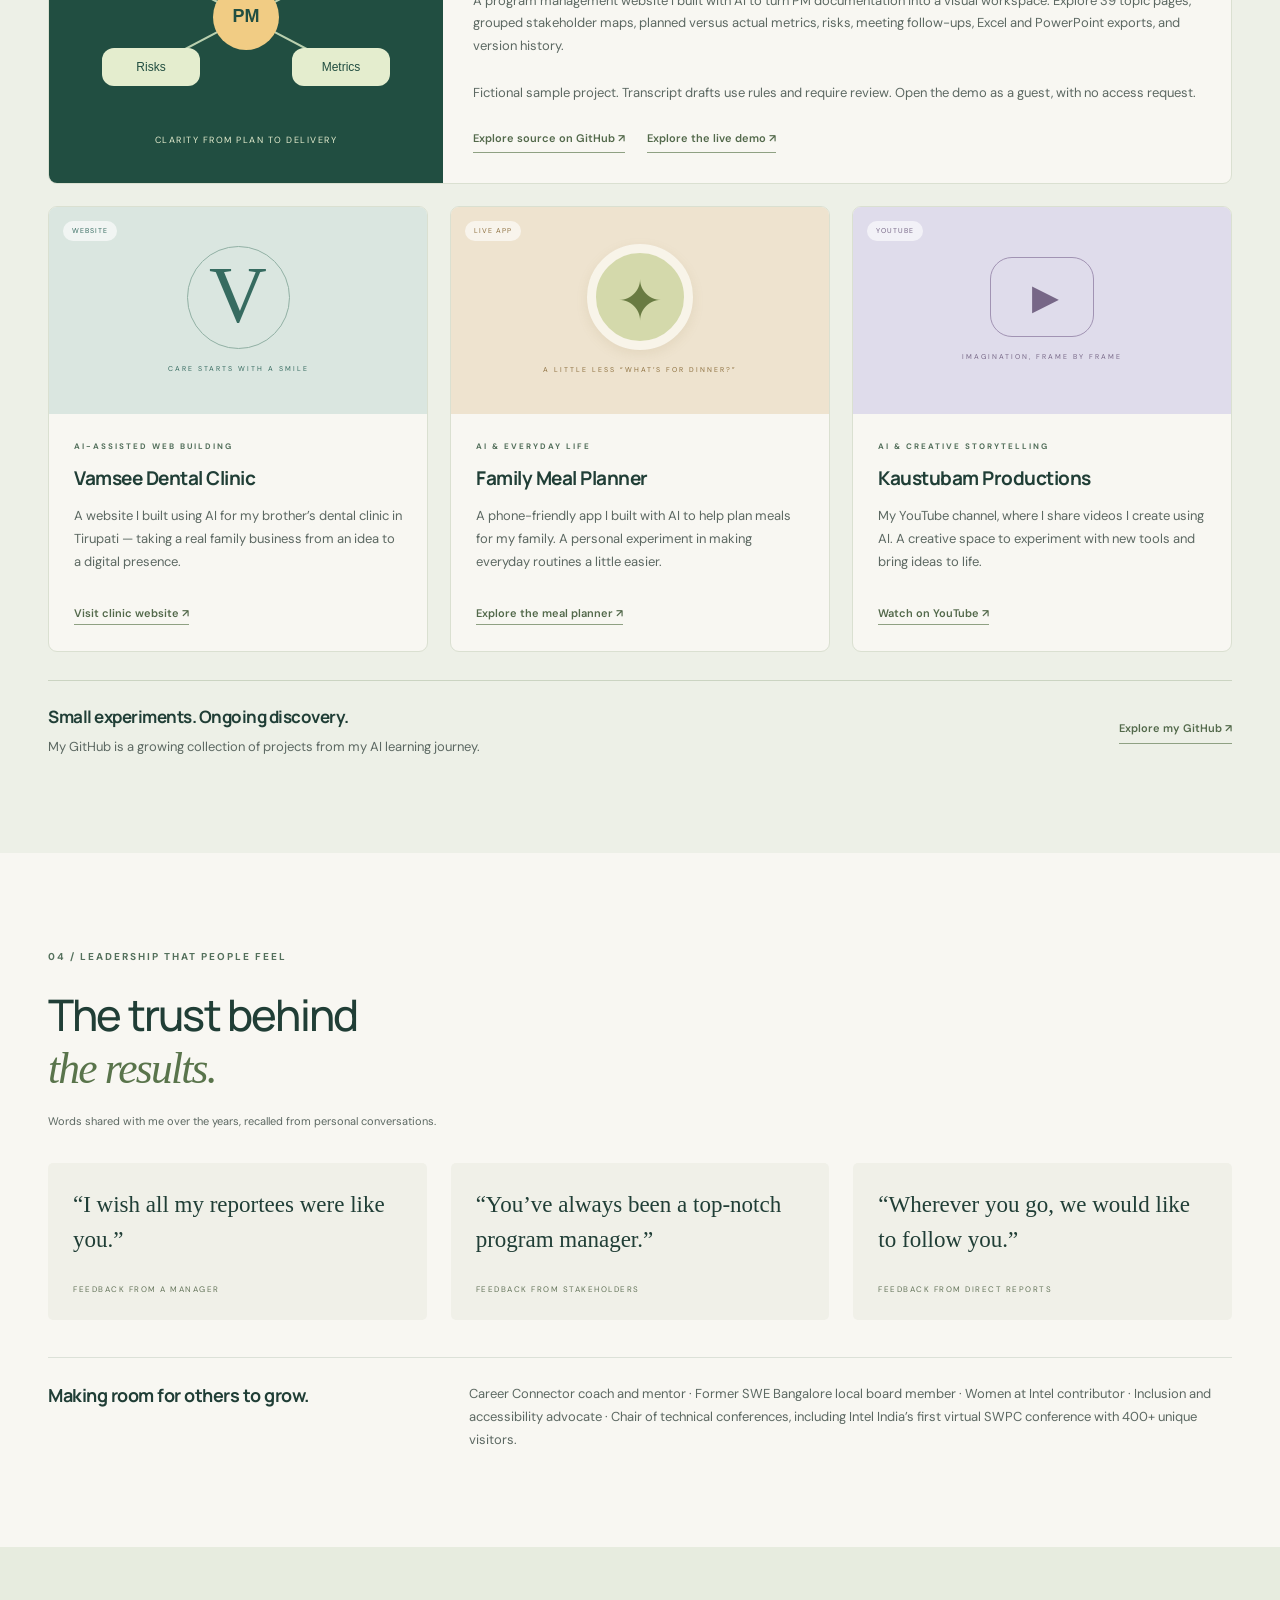
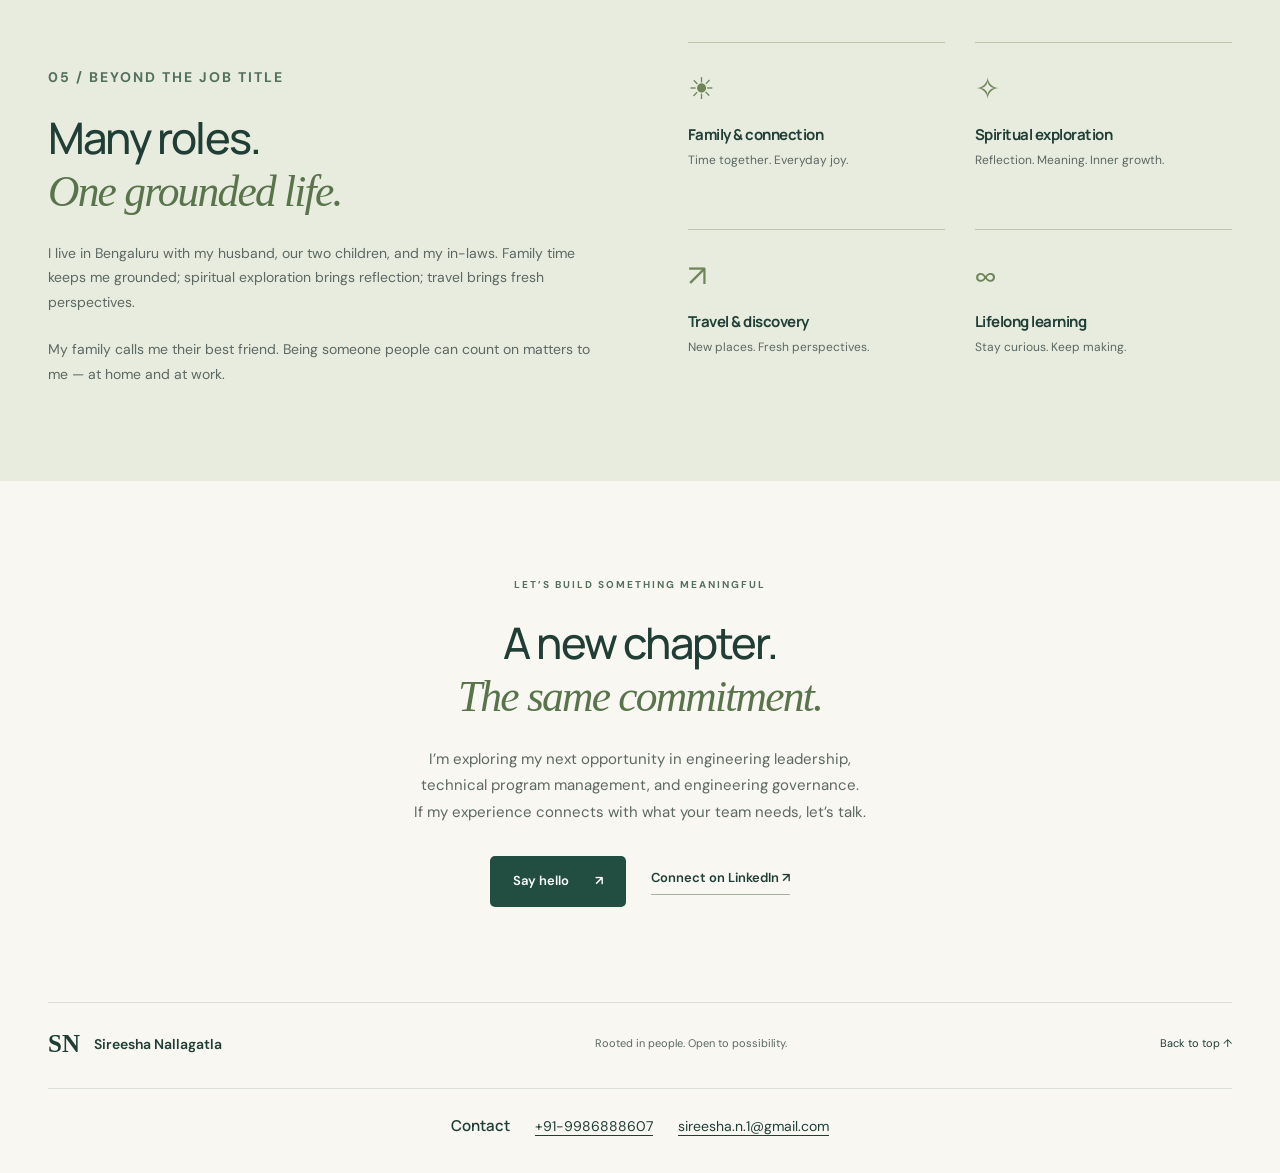
==== commit f90c8a19: "Show PM workspace before personal projects" ====
--- a/index.html
+++ b/index.html
@@ -18,11 +18,12 @@
 <article class="milestone"><div class="date">2009 — 2013<span>NOV 2009 – JUN 2013</span></div><div><h3>Hardware Design Lead</h3><p class="company">Intel Technology India · Bengaluru</p><p>Led Intel Atom factory-validation board work from requirements and schematic reviews through power-on, debug, and deployment. Supported validation infrastructure in Malaysia and the US.</p></div></article>
 <article class="milestone"><div class="date">2005 — 2009<span>JUL 2005 – OCT 2009</span></div><div><h3>Hardware Design Engineer</h3><p class="company">Wipro Technologies</p><p>Designed, validated, and sustained hardware for telecom customers including Nokia Siemens Networks, Nortel, Nokia, and Motorola. Completed onsite assignments in Canada and Germany.</p></div></article>
 <article class="milestone"><div class="date">2001 — 2005<span>THE FOUNDATION</span></div><div><h3>B.Tech · Electronics & Communications</h3><p class="company">Sri Venkateswara College of Engineering<br>Sri Venkateswara University · Tirupati</p></div></article></div></section>
-<section class="section wrap learning"><p class="eyebrow">A CONTINUING EDUCATION</p><h2>Learning is part<br><em>of the practice.</em></h2><div class="cards"><article><span class="card-number">AI & BUSINESS</span><h3>Generative AI for Executives and Business Leaders</h3><p>Specialization listed on my LinkedIn profile, alongside “GenAI for Execs & Business Leaders: Formulate Your Use Case.”</p></article><article><span class="card-number">DELIVERY & AGILITY</span><h3>PMP & Certified ScrumMaster</h3><p>Project Management Professional, PMI (2014). Certified ScrumMaster, Scrum Alliance (2019).</p></article><article><span class="card-number">PEOPLE & CULTURE</span><h3>Inclusive Leaders Alumni</h3><p>Learning that complements my experience in coaching, inclusion, and helping people build meaningful careers.</p></article></div></section><section id="projects" class="section projects"><div class="wrap"><div class="section-heading"><div><p class="eyebrow">03 / LEARNING OUT LOUD</p><h2>Curiosity,<br><em>put into practice.</em></h2></div><p>Personal projects. Real-life needs.<br>A little imagination, a lot of learning.</p></div><div class="project-grid">
+<section class="section wrap learning"><p class="eyebrow">A CONTINUING EDUCATION</p><h2>Learning is part<br><em>of the practice.</em></h2><div class="cards"><article><span class="card-number">AI & BUSINESS</span><h3>Generative AI for Executives and Business Leaders</h3><p>Specialization listed on my LinkedIn profile, alongside “GenAI for Execs & Business Leaders: Formulate Your Use Case.”</p></article><article><span class="card-number">DELIVERY & AGILITY</span><h3>PMP & Certified ScrumMaster</h3><p>Project Management Professional, PMI (2014). Certified ScrumMaster, Scrum Alliance (2019).</p></article><article><span class="card-number">PEOPLE & CULTURE</span><h3>Inclusive Leaders Alumni</h3><p>Learning that complements my experience in coaching, inclusion, and helping people build meaningful careers.</p></article></div></section><section id="projects" class="section projects"><div class="wrap"><div class="section-heading"><div><p class="eyebrow">03 / LEARNING OUT LOUD</p><h2>Curiosity,<br><em>put into practice.</em></h2></div><p>Personal projects. Real-life needs.<br>A little imagination, a lot of learning.</p></div><div class="project-grid">
+<article class="project" id="orchard-project"><div class="project-art orchard"><svg viewBox="0 0 320 180" role="img" aria-label="Program manager connects stakeholders, plans, risks and delivery metrics"><g stroke="#bad0af" stroke-width="2"><path d="M160 90L65 40M160 90L255 40M160 90L65 140M160 90L255 140"/></g><g fill="#e4edce"><rect x="16" y="21" width="98" height="38" rx="12"/><rect x="206" y="21" width="98" height="38" rx="12"/><rect x="16" y="121" width="98" height="38" rx="12"/><rect x="206" y="121" width="98" height="38" rx="12"/></g><circle cx="160" cy="90" r="33" fill="#f1cc84"/><g fill="#214e41" font-family="sans-serif" font-size="12" text-anchor="middle"><text x="65" y="44">Stakeholders</text><text x="255" y="44">Plans</text><text x="65" y="144">Risks</text><text x="255" y="144">Metrics</text><text x="160" y="95" font-size="18" font-weight="bold">PM</text></g></svg><small>CLARITY FROM PLAN TO DELIVERY</small><div class="art-pill">PROGRAM MANAGEMENT</div></div><div class="project-body"><p class="eyebrow">AI-ASSISTED BUILDING & PROGRAM DELIVERY</p><h3>Orchard · Project Command</h3><p>A program management website I built with AI to turn PM documentation into a visual workspace. Explore 39 topic pages, grouped stakeholder maps, planned versus actual metrics, risks, meeting follow-ups, Excel and PowerPoint exports, and version history.</p><p class="project-note">Fictional sample project. Transcript drafts use rules and require review. Open the demo as a guest, with no access request.</p><div class="orchard-links"><a class="project-link" href="https://github.com/sireesha123git/orchard-project-command" target="_blank" rel="noopener noreferrer">Explore source on GitHub ↗</a><a class="project-link" href="https://orchard-project-command.sireesha-n-1.chatgpt.site" target="_blank" rel="noopener noreferrer">Explore the live demo ↗</a></div></div></article>
 <article class="project"><div class="project-art dental"><span>V</span><small>CARE STARTS WITH A SMILE</small><div class="art-pill">WEBSITE</div></div><div class="project-body"><p class="eyebrow">AI-ASSISTED WEB BUILDING</p><h3>Vamsee Dental Clinic</h3><p>A website I built using AI for my brother’s dental clinic in Tirupati — taking a real family business from an idea to a digital presence.</p><span class="project-link" data-project="clinic">Built · Link coming soon</span></div></article>
 <article class="project"><div class="project-art meal"><div class="plate"><span>✦</span></div><small>A LITTLE LESS “WHAT’S FOR DINNER?”</small><div class="art-pill">LIVE APP</div></div><div class="project-body"><p class="eyebrow">AI & EVERYDAY LIFE</p><h3>Family Meal Planner</h3><p>A phone-friendly app I built with AI to help plan meals for my family. A personal experiment in making everyday routines a little easier.</p><a class="project-link" data-project="meal" href="https://family-table-planner.sireesha-n-1.chatgpt.site/" target="_blank" rel="noopener noreferrer">Explore the meal planner &#8599;</a></div></article>
 <article class="project"><div class="project-art video"><span class="play">▶</span><small>IMAGINATION, FRAME BY FRAME</small><div class="art-pill">YOUTUBE</div></div><div class="project-body"><p class="eyebrow">AI & CREATIVE STORYTELLING</p><h3>Kaustubam Productions</h3><p>My YouTube channel, where I share videos I create using AI. A creative space to experiment with new tools and bring ideas to life.</p><span class="project-link" data-project="youtube">Creating & sharing · Link coming soon</span></div></article>
-<article class="project" id="orchard-project"><div class="project-art orchard"><svg viewBox="0 0 320 180" role="img" aria-label="Program manager connects stakeholders, plans, risks and delivery metrics"><g stroke="#bad0af" stroke-width="2"><path d="M160 90L65 40M160 90L255 40M160 90L65 140M160 90L255 140"/></g><g fill="#e4edce"><rect x="16" y="21" width="98" height="38" rx="12"/><rect x="206" y="21" width="98" height="38" rx="12"/><rect x="16" y="121" width="98" height="38" rx="12"/><rect x="206" y="121" width="98" height="38" rx="12"/></g><circle cx="160" cy="90" r="33" fill="#f1cc84"/><g fill="#214e41" font-family="sans-serif" font-size="12" text-anchor="middle"><text x="65" y="44">Stakeholders</text><text x="255" y="44">Plans</text><text x="65" y="144">Risks</text><text x="255" y="144">Metrics</text><text x="160" y="95" font-size="18" font-weight="bold">PM</text></g></svg><small>CLARITY FROM PLAN TO DELIVERY</small><div class="art-pill">PROGRAM MANAGEMENT</div></div><div class="project-body"><p class="eyebrow">AI-ASSISTED BUILDING & PROGRAM DELIVERY</p><h3>Orchard · Project Command</h3><p>A program management website I built with AI to turn PM documentation into a visual workspace. Explore 39 topic pages, grouped stakeholder maps, planned versus actual metrics, risks, meeting follow-ups, Excel and PowerPoint exports, and version history.</p><p class="project-note">Fictional sample project. Transcript drafts use rules and require review. Open the demo as a guest, with no access request.</p><div class="orchard-links"><a class="project-link" href="https://github.com/sireesha123git/orchard-project-command" target="_blank" rel="noopener noreferrer">Explore source on GitHub ↗</a><a class="project-link" href="https://orchard-project-command.sireesha-n-1.chatgpt.site" target="_blank" rel="noopener noreferrer">Explore the live demo ↗</a></div></div></article>
+
 </div><div class="github-strip"><div><h3>Small experiments. Ongoing discovery.</h3><p>My GitHub is a growing collection of projects from my AI learning journey.</p></div><span class="project-link" data-project="github">Repository link coming soon</span></div></div></section>
 <section class="section wrap"><p class="eyebrow">04 / LEADERSHIP THAT PEOPLE FEEL</p><h2>The trust behind<br><em>the results.</em></h2><p class="quote-note">Words shared with me over the years, recalled from personal conversations.</p><div class="quotes"><figure><blockquote>“I wish all my reportees were like you.”</blockquote><figcaption>FEEDBACK FROM A MANAGER</figcaption></figure><figure><blockquote>“You’ve always been a top-notch program manager.”</blockquote><figcaption>FEEDBACK FROM STAKEHOLDERS</figcaption></figure><figure><blockquote>“Wherever you go, we would like to follow you.”</blockquote><figcaption>FEEDBACK FROM DIRECT REPORTS</figcaption></figure></div><div class="community"><h3>Making room for others to grow.</h3><p>Career Connector coach and mentor · Former SWE Bangalore local board member · Women at Intel contributor · Inclusion and accessibility advocate · Chair of technical conferences, including Intel India’s first virtual SWPC conference with 400+ unique visitors.</p></div></section>
 <section class="personal section"><div class="wrap personal-grid"><div><p class="eyebrow">05 / BEYOND THE JOB TITLE</p><h2>Many roles.<br><em>One grounded life.</em></h2><p>I live in Bengaluru with my husband, our two children, and my in-laws. Family time keeps me grounded; spiritual exploration brings reflection; travel brings fresh perspectives.</p><p>My family calls me their best friend. Being someone people can count on matters to me — at home and at work.</p></div><div class="interest-grid"><div><span>☀</span><h3>Family & connection</h3><p>Time together. Everyday joy.</p></div><div><span>✧</span><h3>Spiritual exploration</h3><p>Reflection. Meaning. Inner growth.</p></div><div><span>↗</span><h3>Travel & discovery</h3><p>New places. Fresh perspectives.</p></div><div><span>∞</span><h3>Lifelong learning</h3><p>Stay curious. Keep making.</p></div></div></div></section>
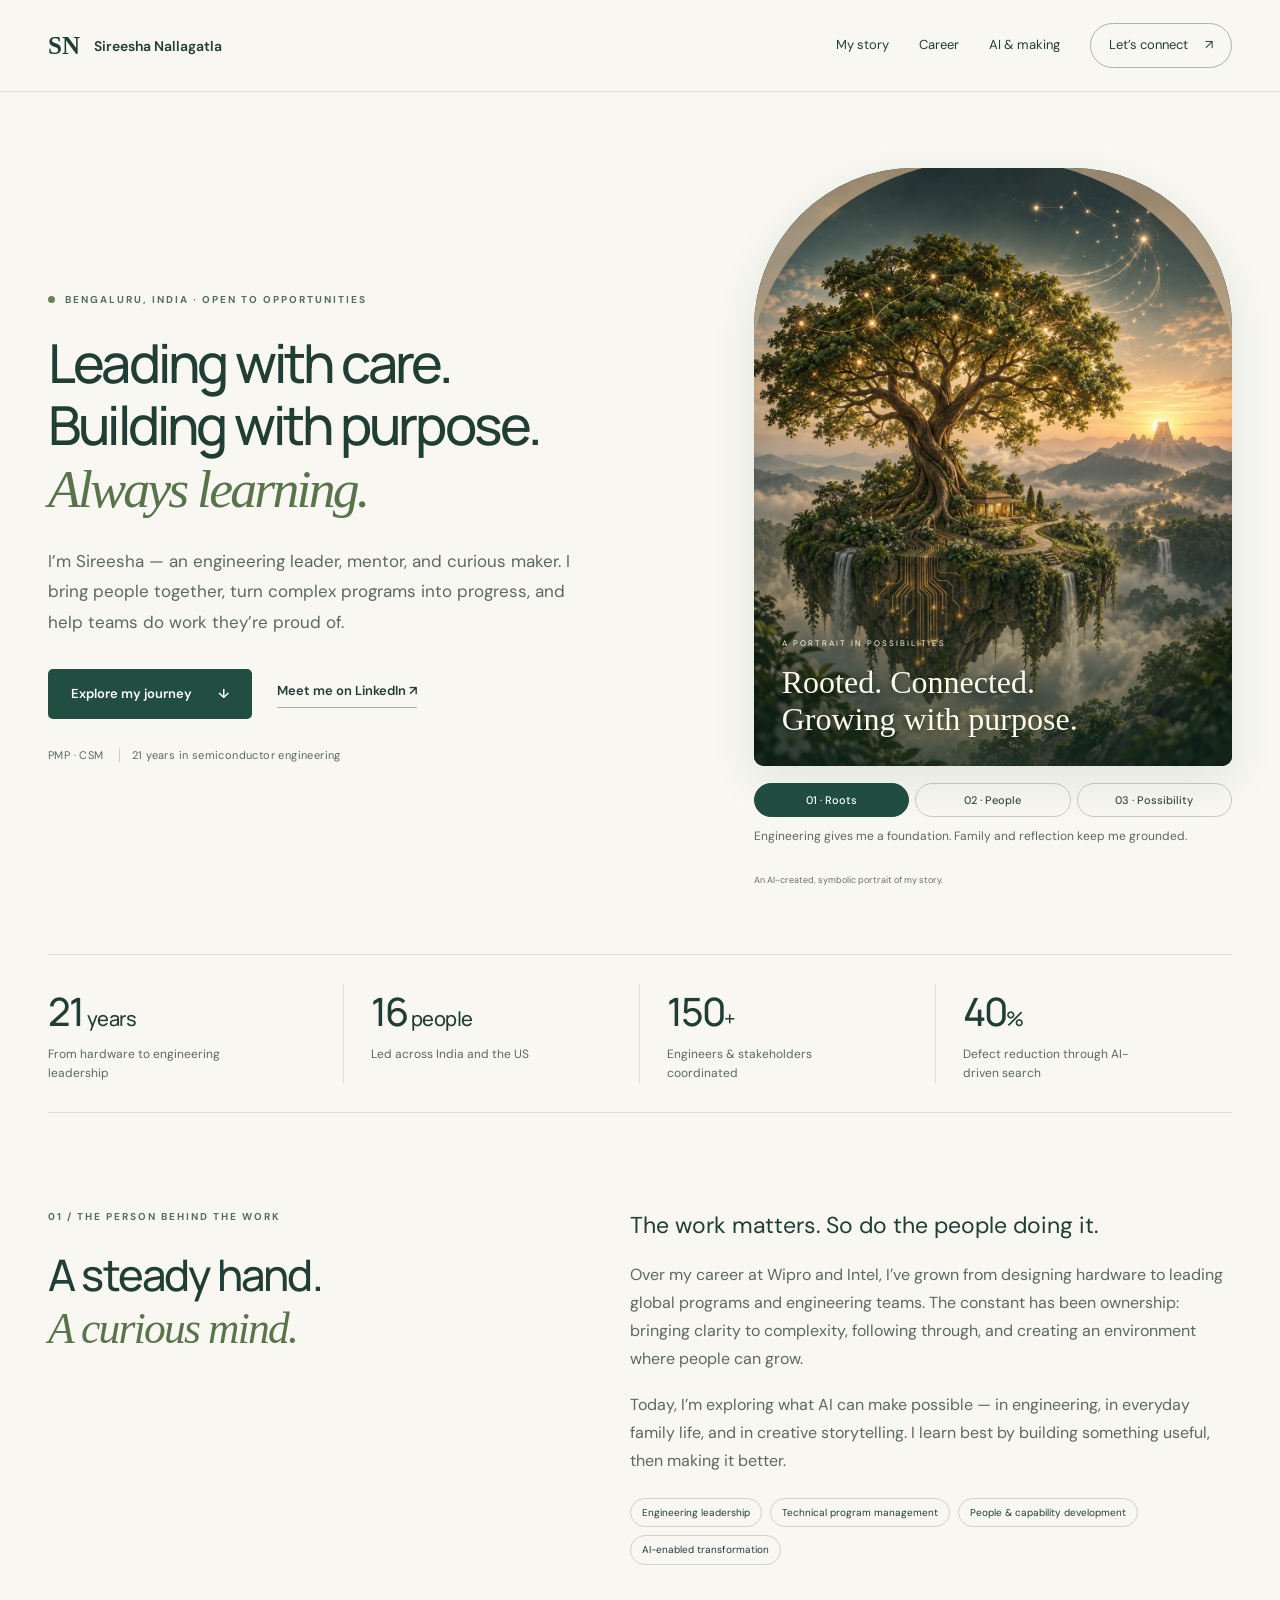
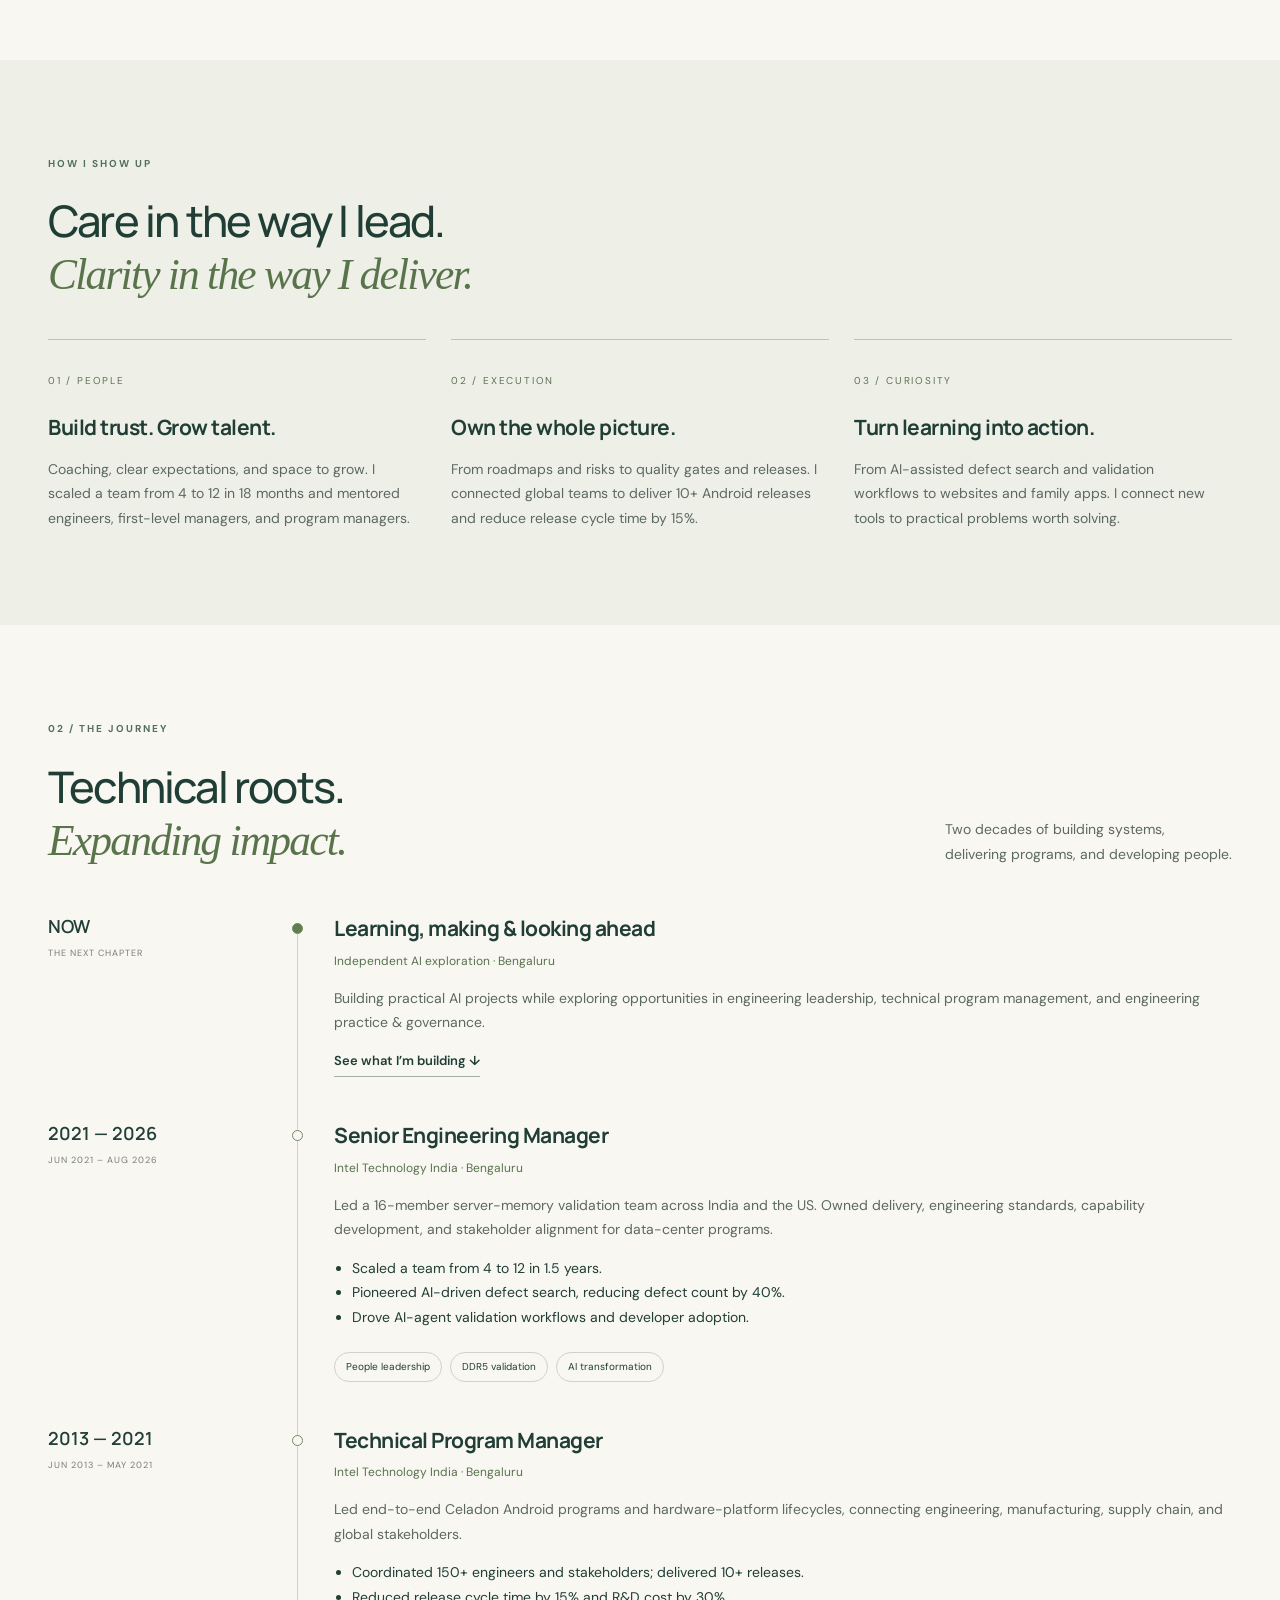
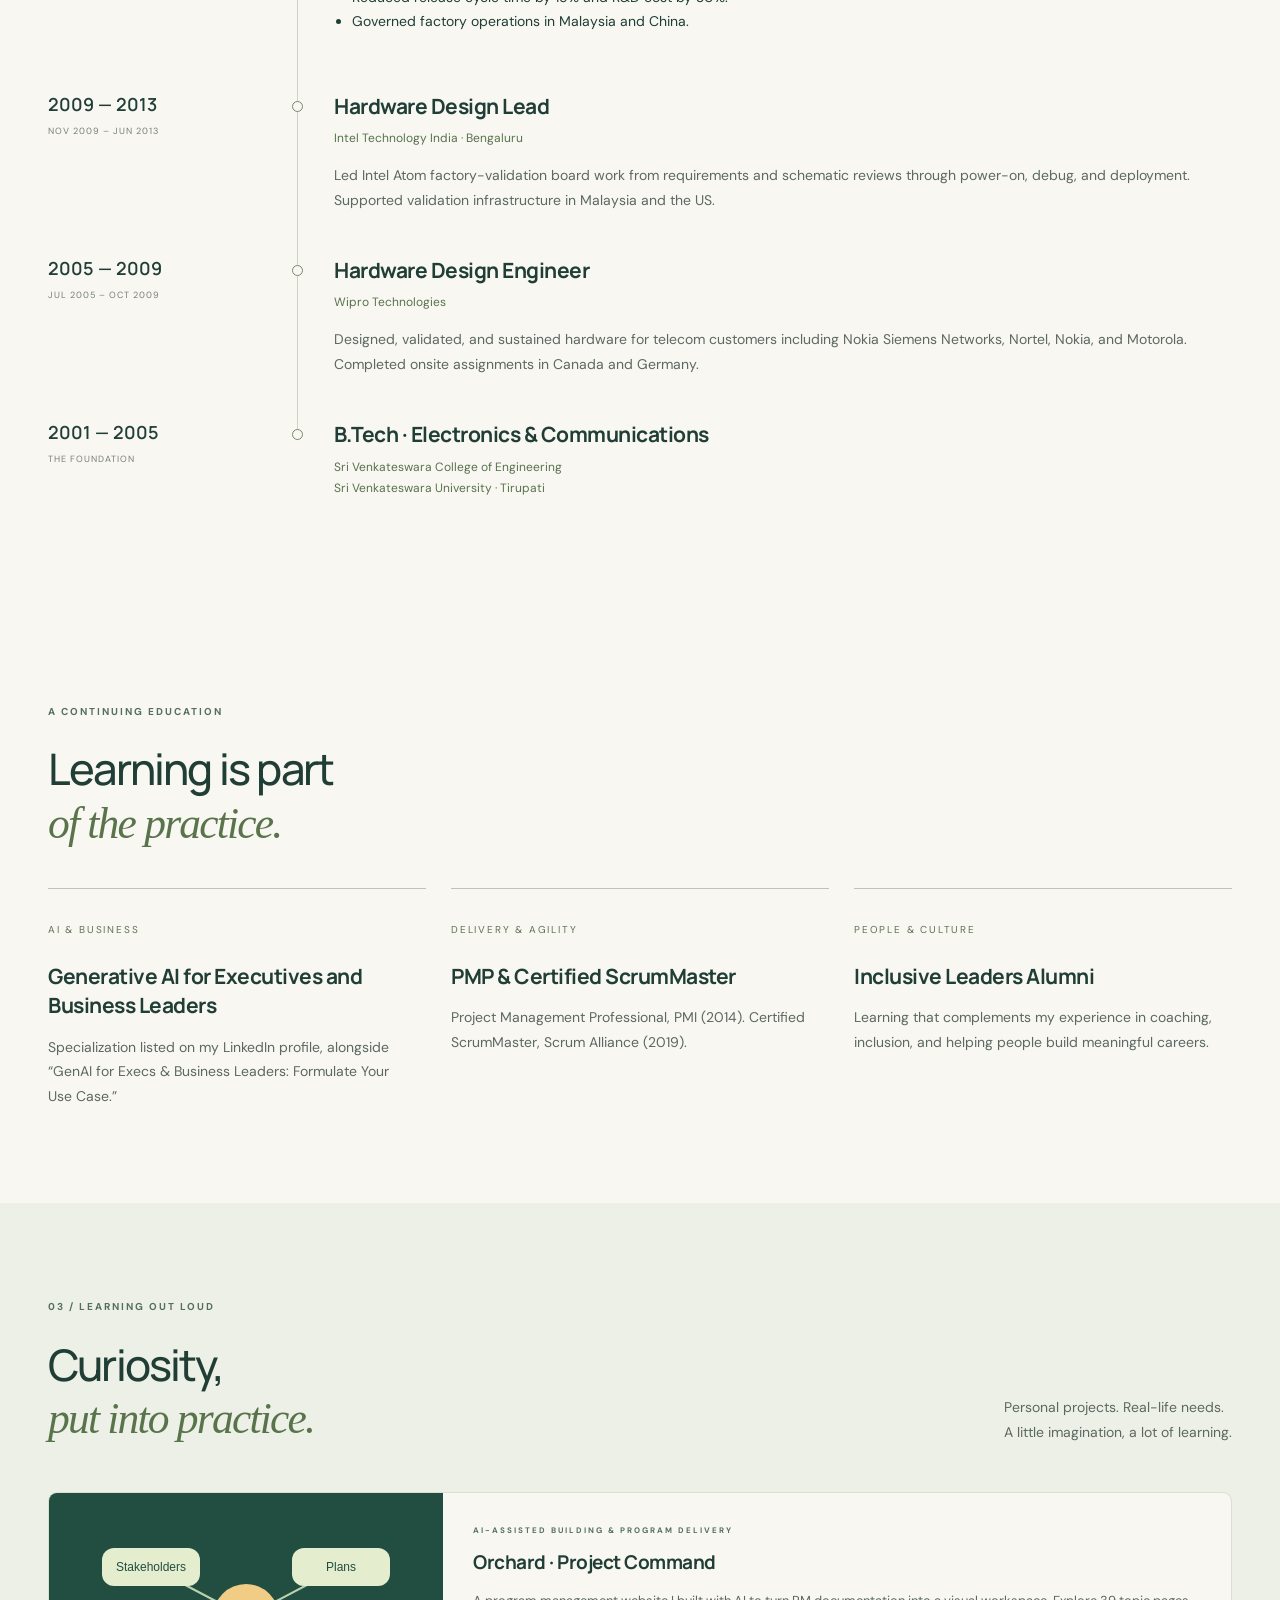
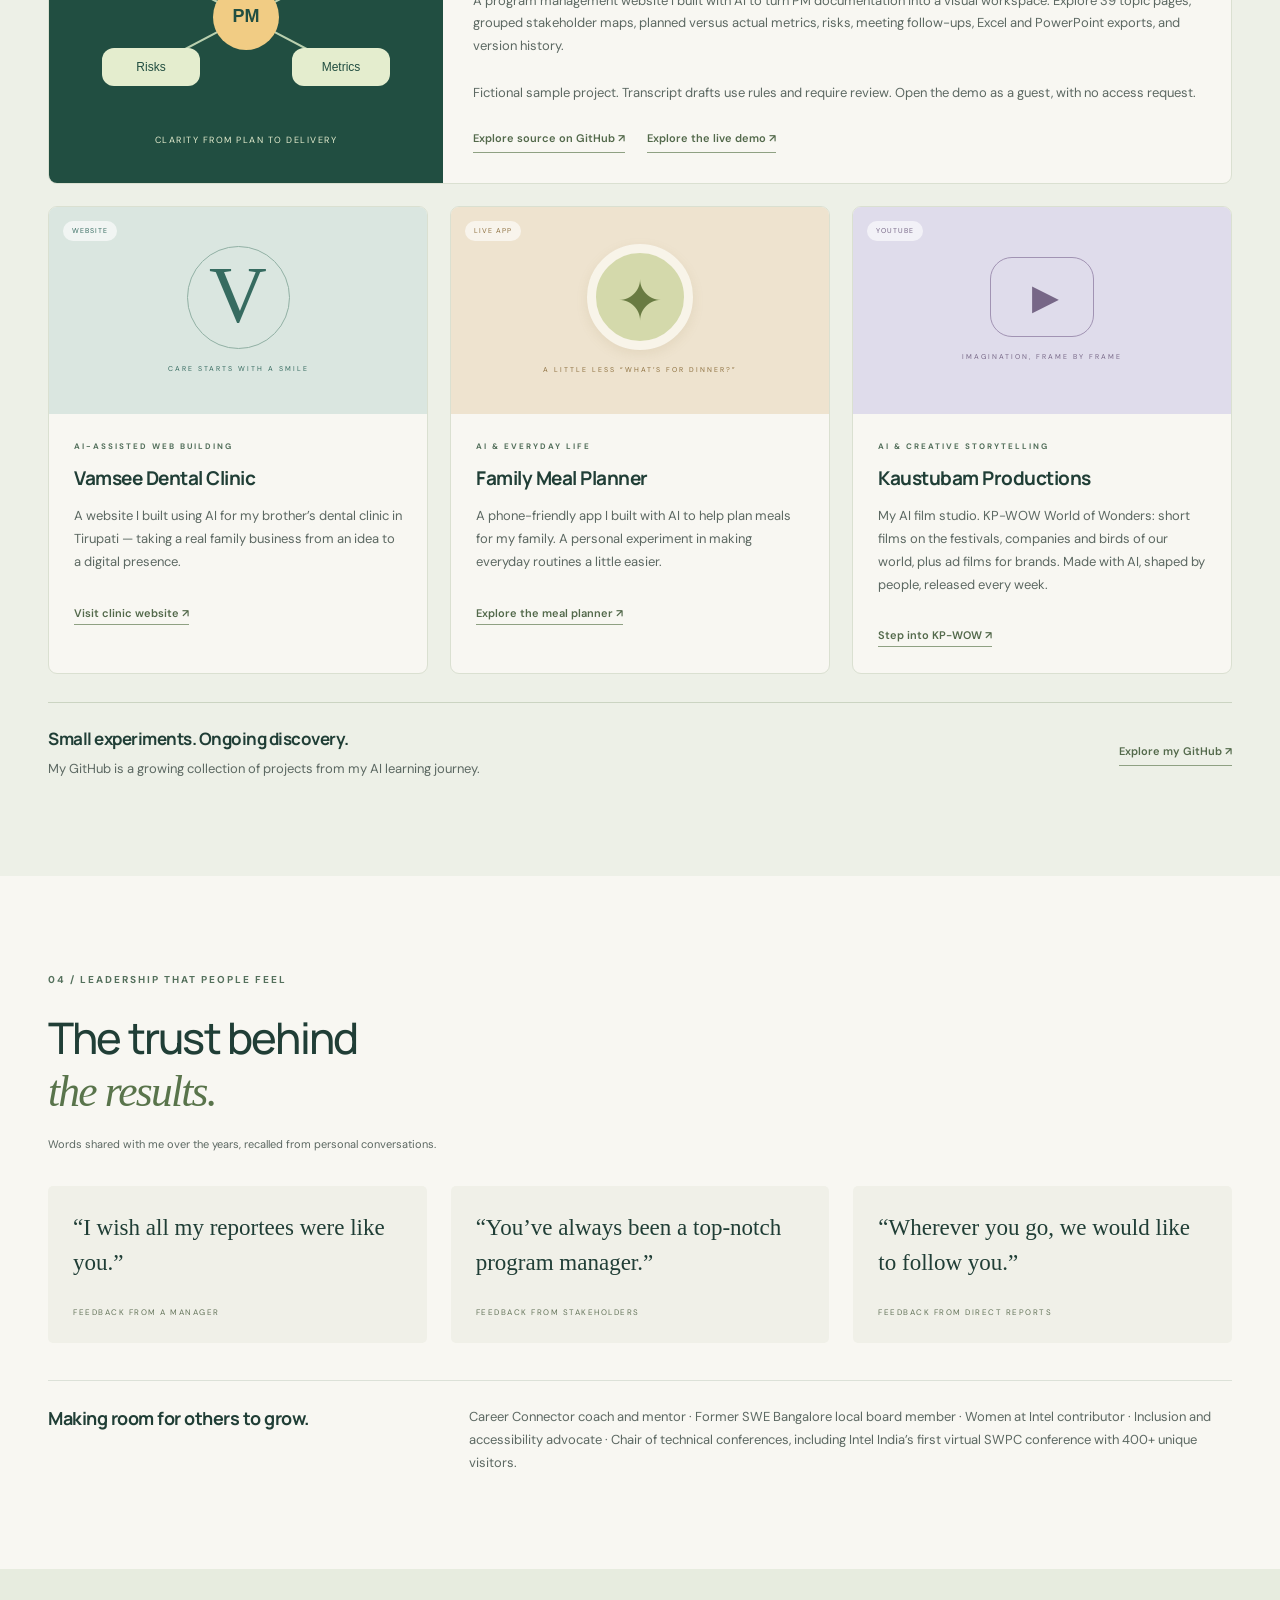
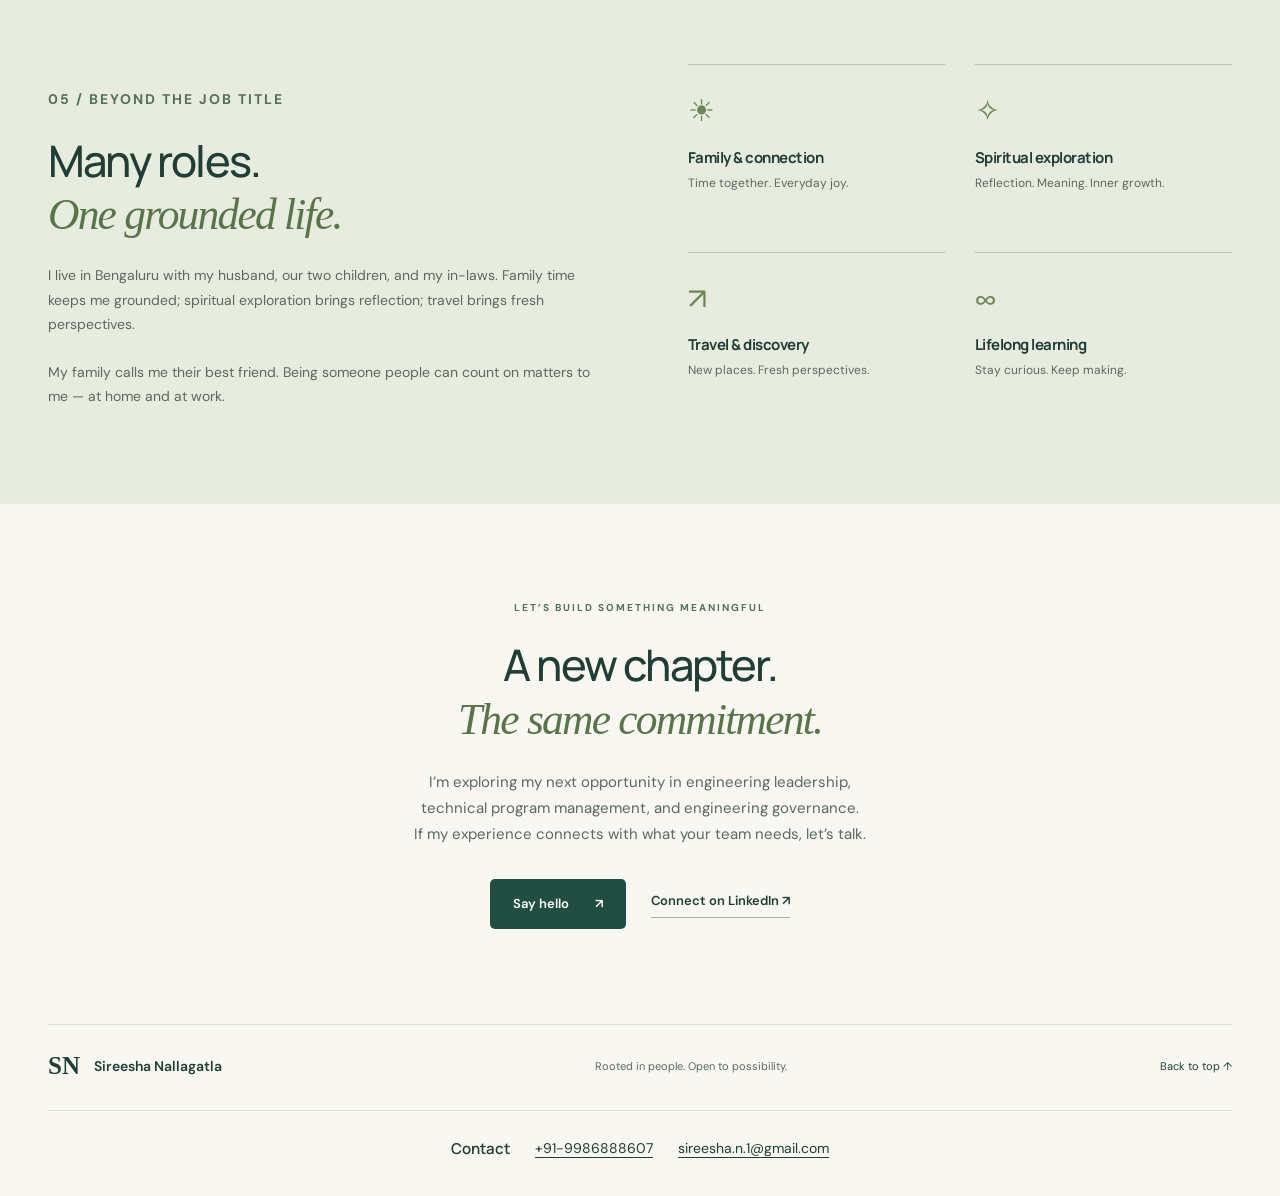
==== commit 367ce1d3: "Add Kaustubam Productions website and link it from the portfolio Co-Authored-By: Claude Opus 5.5 <no" ====
--- a/index.html
+++ b/index.html
@@ -22,7 +22,7 @@
 <article class="project" id="orchard-project"><div class="project-art orchard"><svg viewBox="0 0 320 180" role="img" aria-label="Program manager connects stakeholders, plans, risks and delivery metrics"><g stroke="#bad0af" stroke-width="2"><path d="M160 90L65 40M160 90L255 40M160 90L65 140M160 90L255 140"/></g><g fill="#e4edce"><rect x="16" y="21" width="98" height="38" rx="12"/><rect x="206" y="21" width="98" height="38" rx="12"/><rect x="16" y="121" width="98" height="38" rx="12"/><rect x="206" y="121" width="98" height="38" rx="12"/></g><circle cx="160" cy="90" r="33" fill="#f1cc84"/><g fill="#214e41" font-family="sans-serif" font-size="12" text-anchor="middle"><text x="65" y="44">Stakeholders</text><text x="255" y="44">Plans</text><text x="65" y="144">Risks</text><text x="255" y="144">Metrics</text><text x="160" y="95" font-size="18" font-weight="bold">PM</text></g></svg><small>CLARITY FROM PLAN TO DELIVERY</small><div class="art-pill">PROGRAM MANAGEMENT</div></div><div class="project-body"><p class="eyebrow">AI-ASSISTED BUILDING & PROGRAM DELIVERY</p><h3>Orchard · Project Command</h3><p>A program management website I built with AI to turn PM documentation into a visual workspace. Explore 39 topic pages, grouped stakeholder maps, planned versus actual metrics, risks, meeting follow-ups, Excel and PowerPoint exports, and version history.</p><p class="project-note">Fictional sample project. Transcript drafts use rules and require review. Open the demo as a guest, with no access request.</p><div class="orchard-links"><a class="project-link" href="https://github.com/sireesha123git/orchard-project-command" target="_blank" rel="noopener noreferrer">Explore source on GitHub ↗</a><a class="project-link" href="https://orchard-project-command.sireesha-n-1.chatgpt.site" target="_blank" rel="noopener noreferrer">Explore the live demo ↗</a></div></div></article>
 <article class="project"><div class="project-art dental"><span>V</span><small>CARE STARTS WITH A SMILE</small><div class="art-pill">WEBSITE</div></div><div class="project-body"><p class="eyebrow">AI-ASSISTED WEB BUILDING</p><h3>Vamsee Dental Clinic</h3><p>A website I built using AI for my brother’s dental clinic in Tirupati — taking a real family business from an idea to a digital presence.</p><span class="project-link" data-project="clinic">Built · Link coming soon</span></div></article>
 <article class="project"><div class="project-art meal"><div class="plate"><span>✦</span></div><small>A LITTLE LESS “WHAT’S FOR DINNER?”</small><div class="art-pill">LIVE APP</div></div><div class="project-body"><p class="eyebrow">AI & EVERYDAY LIFE</p><h3>Family Meal Planner</h3><p>A phone-friendly app I built with AI to help plan meals for my family. A personal experiment in making everyday routines a little easier.</p><a class="project-link" data-project="meal" href="https://family-table-planner.sireesha-n-1.chatgpt.site/" target="_blank" rel="noopener noreferrer">Explore the meal planner &#8599;</a></div></article>
-<article class="project"><div class="project-art video"><span class="play">▶</span><small>IMAGINATION, FRAME BY FRAME</small><div class="art-pill">YOUTUBE</div></div><div class="project-body"><p class="eyebrow">AI & CREATIVE STORYTELLING</p><h3>Kaustubam Productions</h3><p>My YouTube channel, where I share videos I create using AI. A creative space to experiment with new tools and bring ideas to life.</p><span class="project-link" data-project="youtube">Creating & sharing · Link coming soon</span></div></article>
+<article class="project"><div class="project-art video"><span class="play">▶</span><small>IMAGINATION, FRAME BY FRAME</small><div class="art-pill">YOUTUBE</div></div><div class="project-body"><p class="eyebrow">AI & CREATIVE STORYTELLING</p><h3>Kaustubam Productions</h3><p>My AI film studio. KP-WOW World of Wonders: short films on the festivals, companies and birds of our world, plus ad films for brands. Made with AI, shaped by people, released every week.</p><span class="project-link" data-project="youtube">Creating & sharing</span></div></article>
 
 </div><div class="github-strip"><div><h3>Small experiments. Ongoing discovery.</h3><p>My GitHub is a growing collection of projects from my AI learning journey.</p></div><span class="project-link" data-project="github">Repository link coming soon</span></div></div></section>
 <section class="section wrap"><p class="eyebrow">04 / LEADERSHIP THAT PEOPLE FEEL</p><h2>The trust behind<br><em>the results.</em></h2><p class="quote-note">Words shared with me over the years, recalled from personal conversations.</p><div class="quotes"><figure><blockquote>“I wish all my reportees were like you.”</blockquote><figcaption>FEEDBACK FROM A MANAGER</figcaption></figure><figure><blockquote>“You’ve always been a top-notch program manager.”</blockquote><figcaption>FEEDBACK FROM STAKEHOLDERS</figcaption></figure><figure><blockquote>“Wherever you go, we would like to follow you.”</blockquote><figcaption>FEEDBACK FROM DIRECT REPORTS</figcaption></figure></div><div class="community"><h3>Making room for others to grow.</h3><p>Career Connector coach and mentor · Former SWE Bangalore local board member · Women at Intel contributor · Inclusion and accessibility advocate · Chair of technical conferences, including Intel India’s first virtual SWPC conference with 400+ unique visitors.</p></div></section>
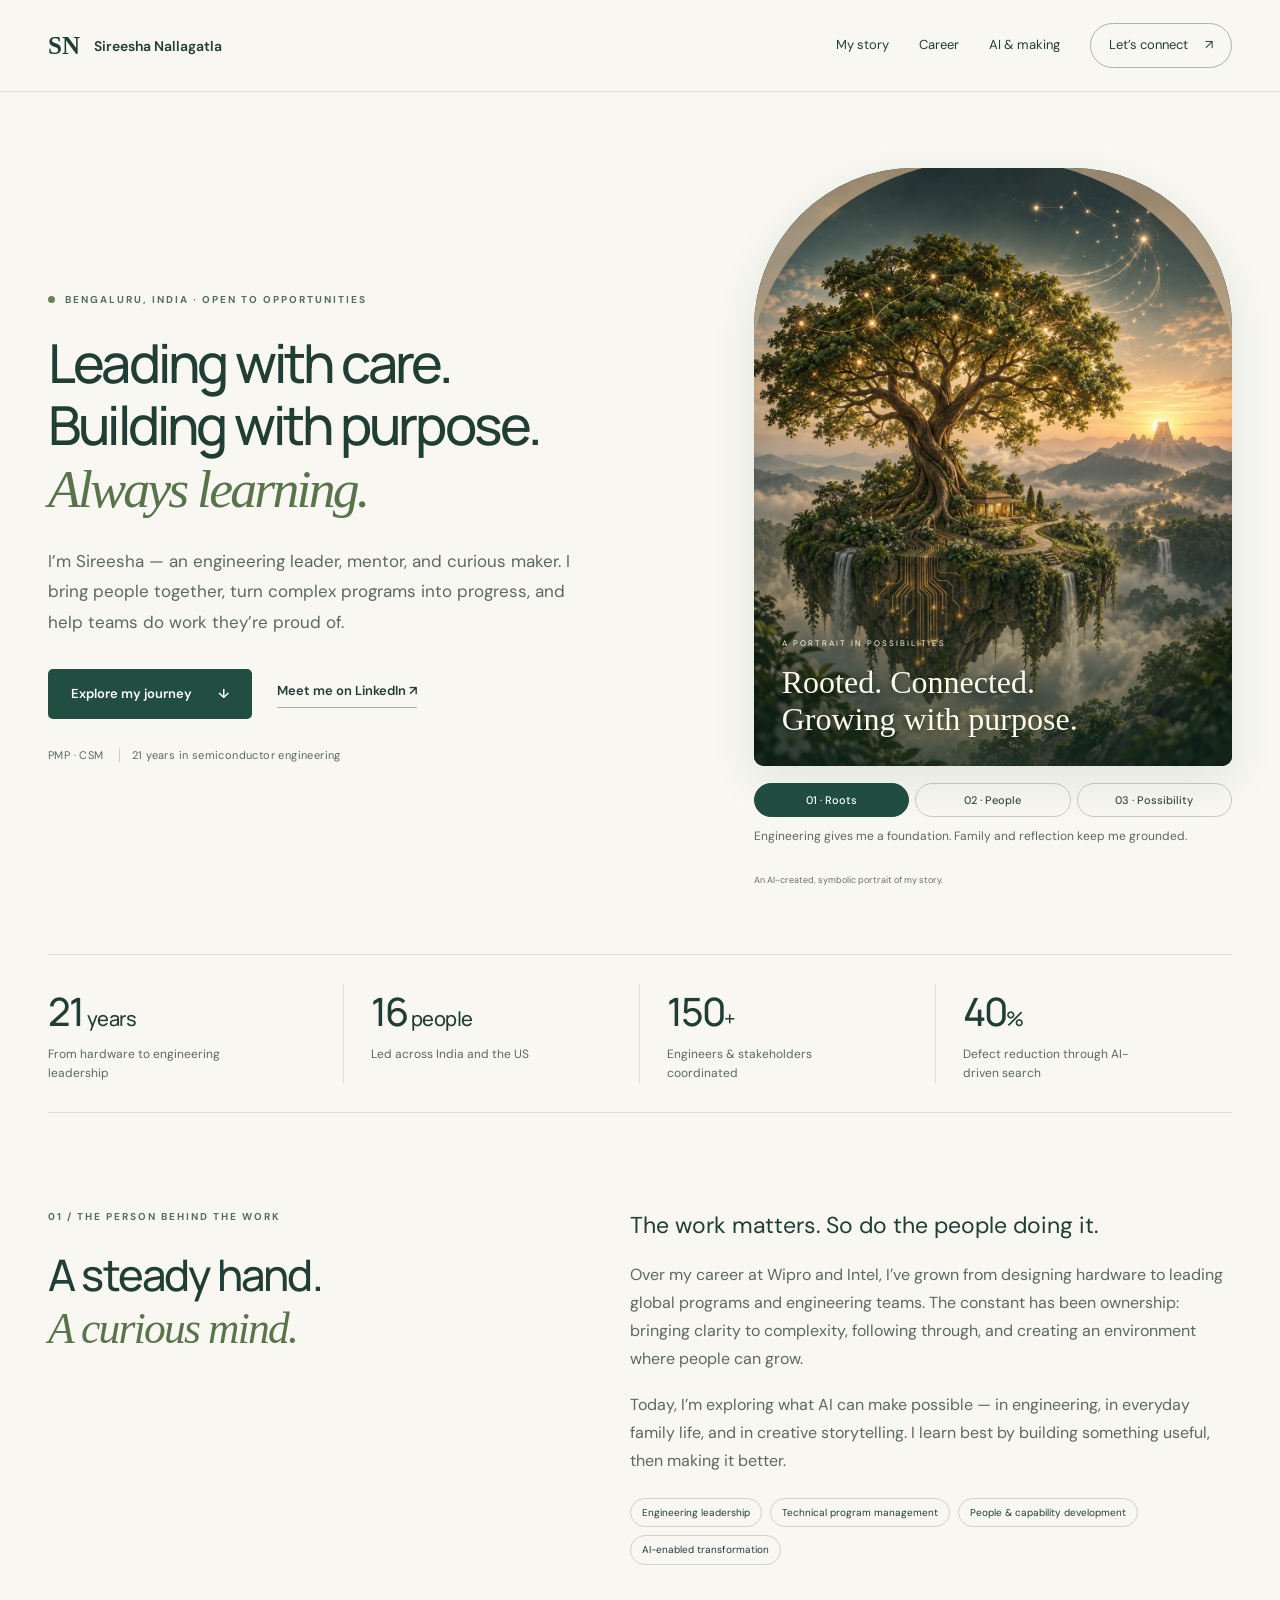
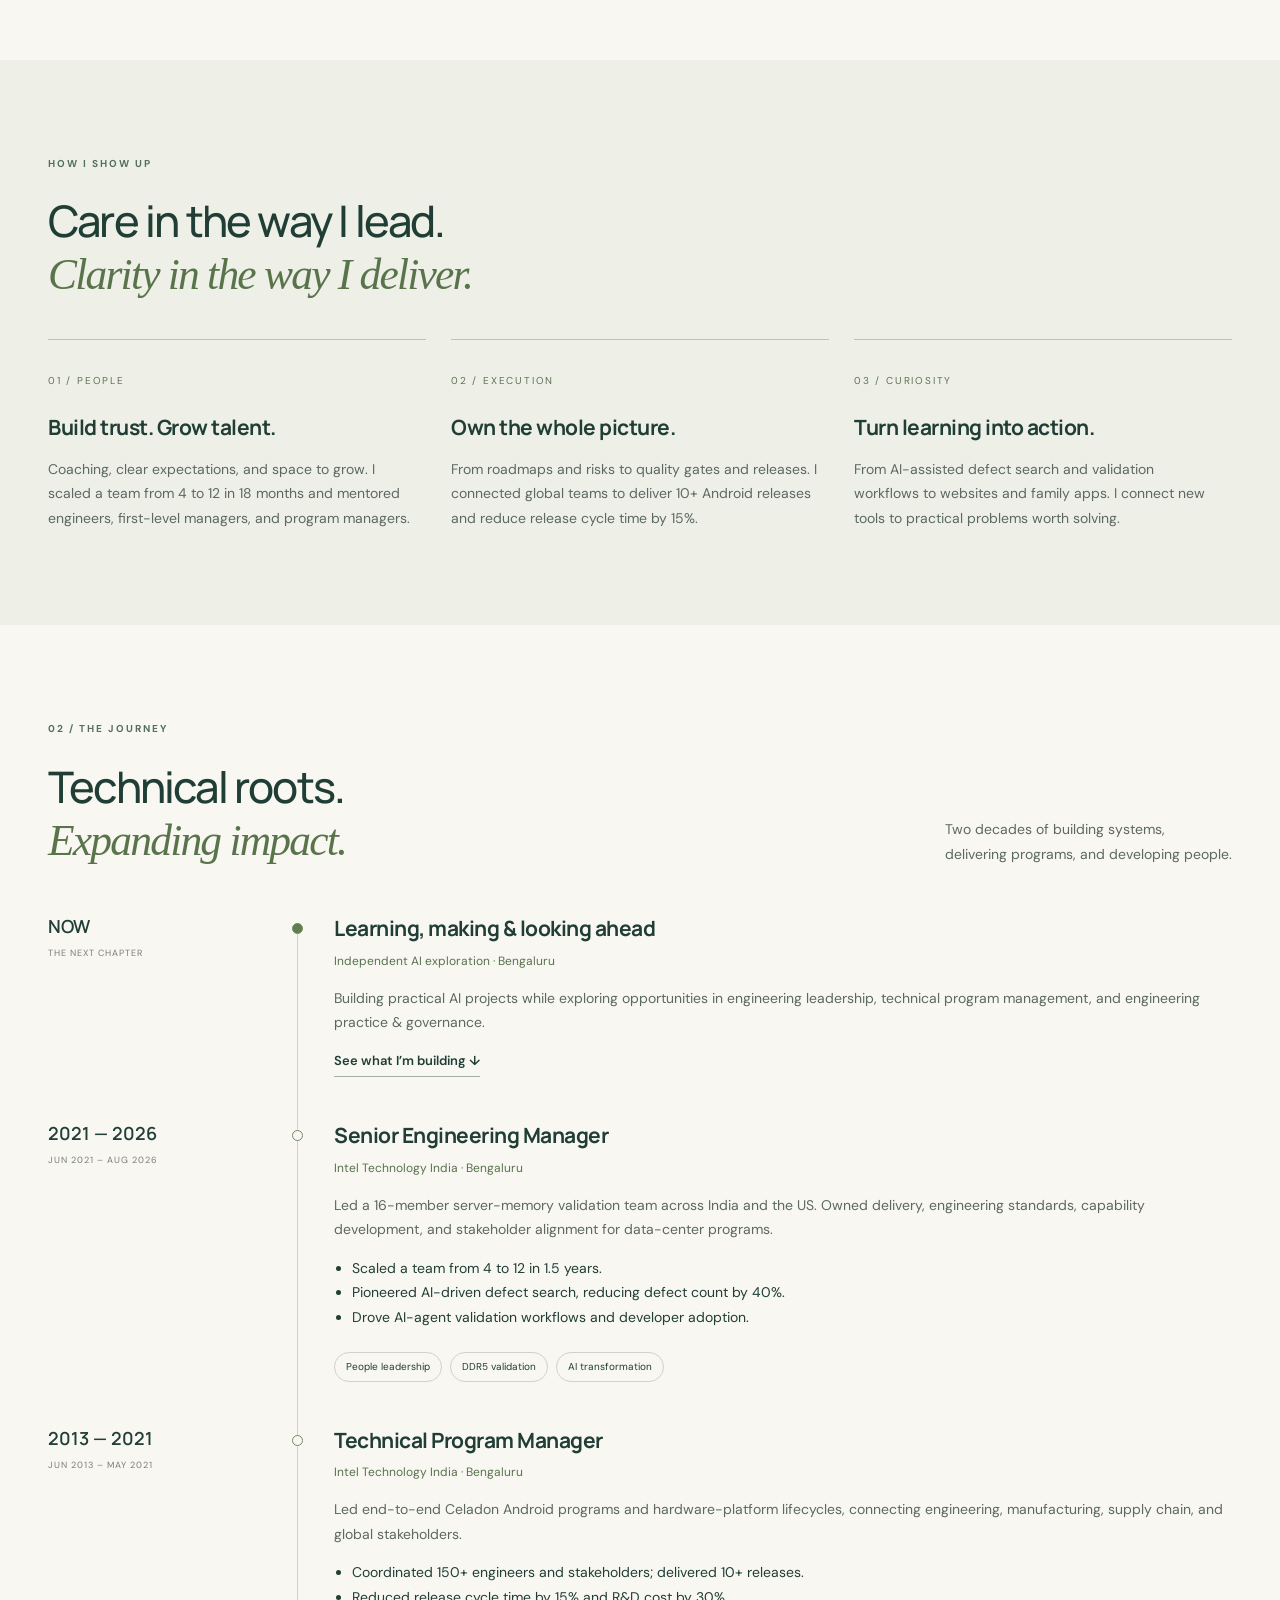
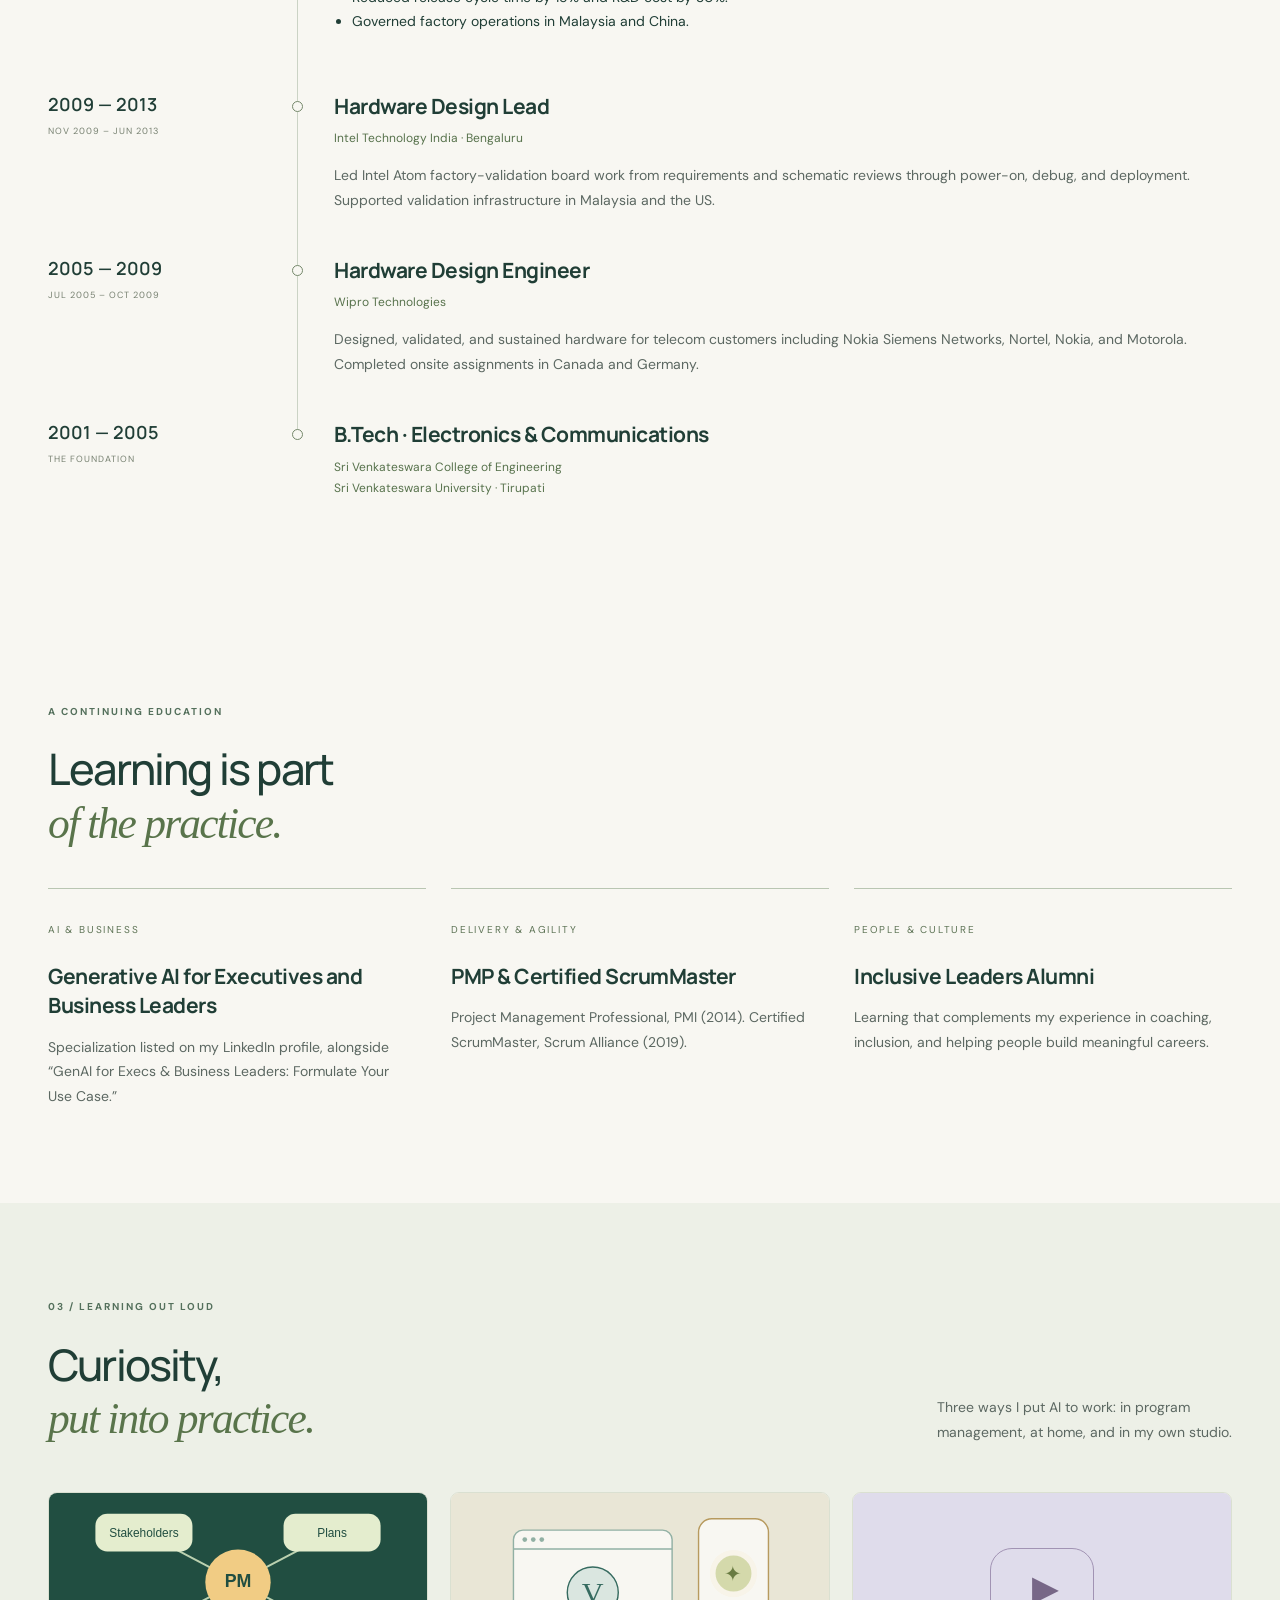
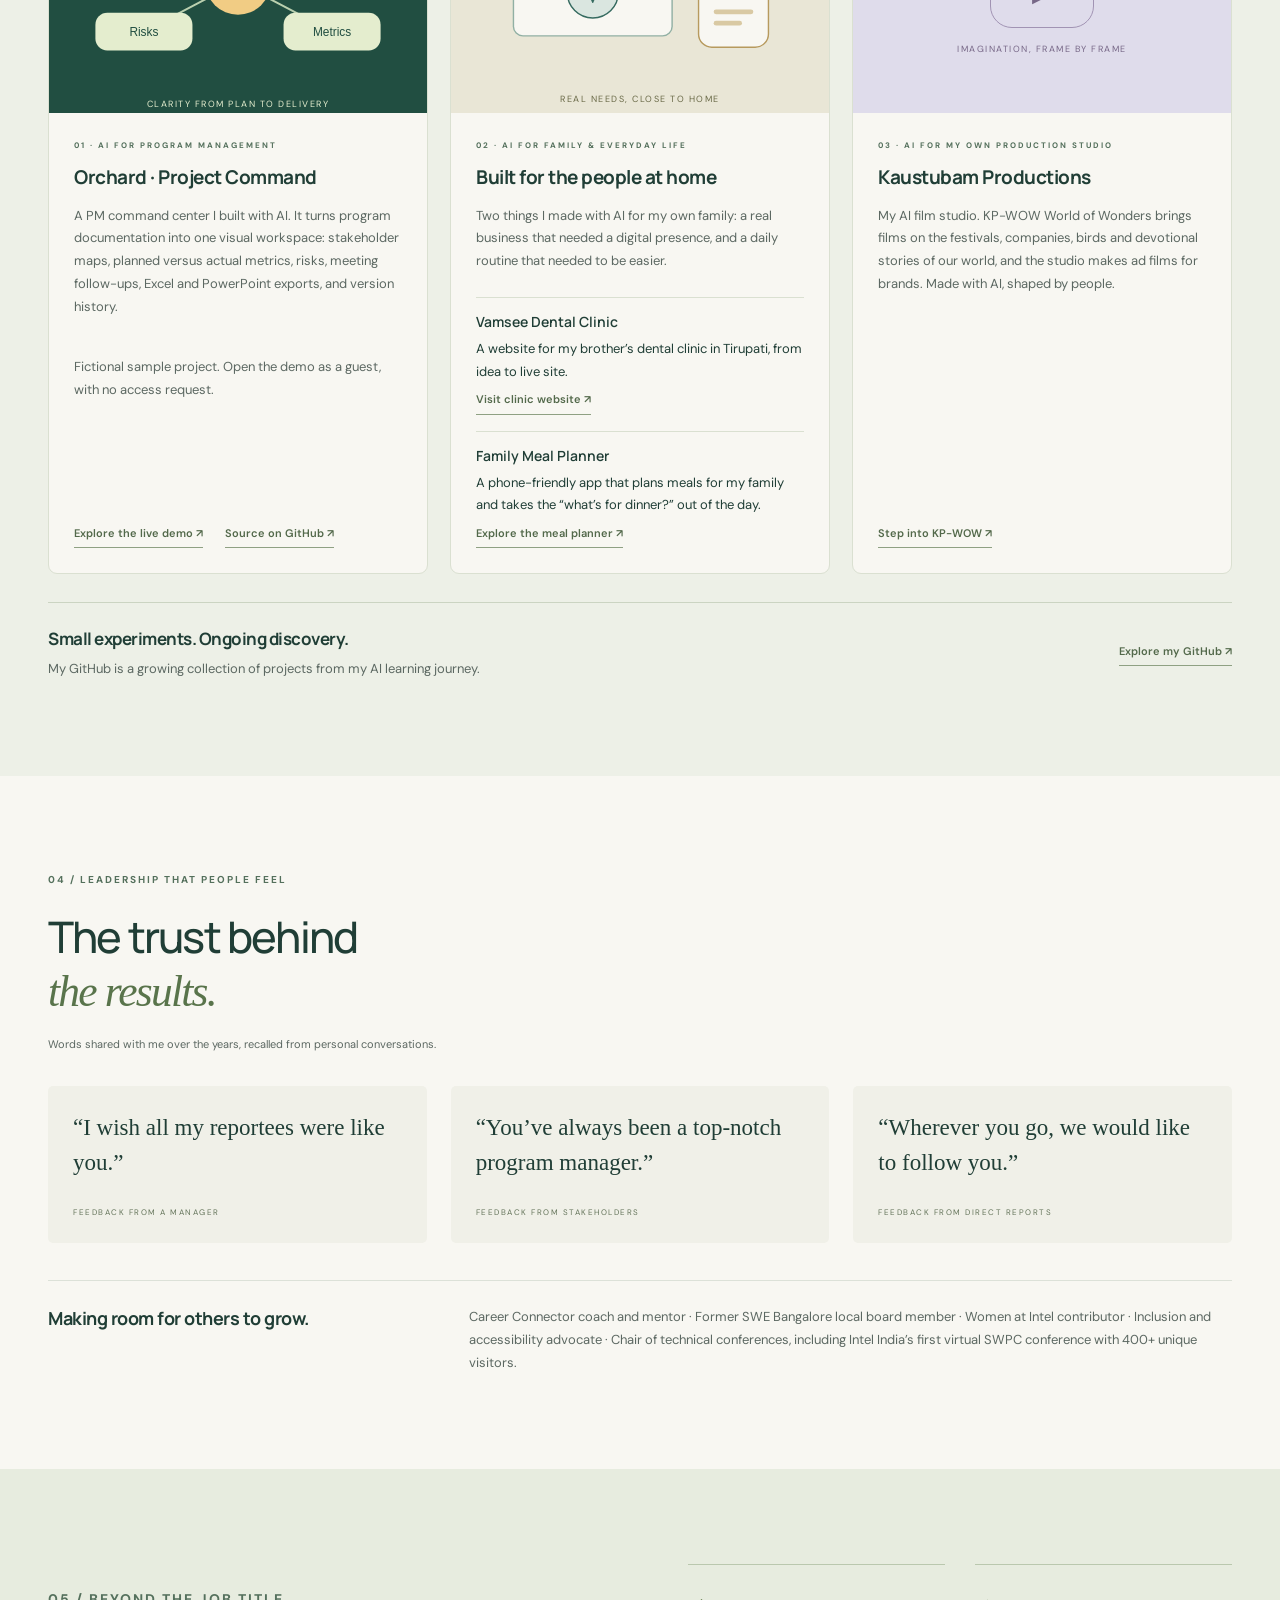
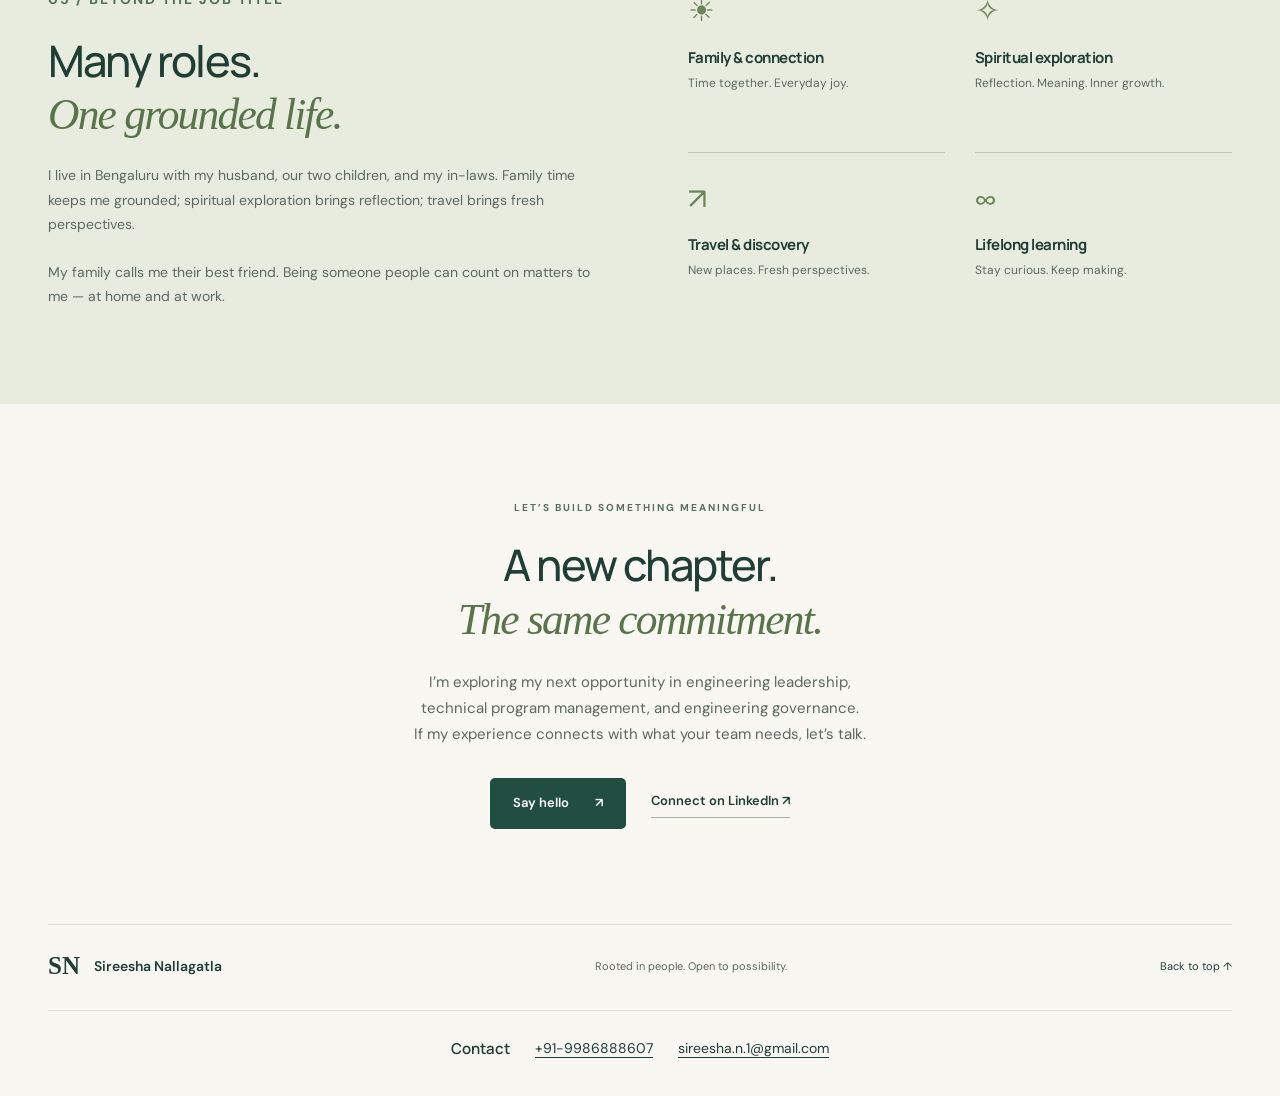
==== commit a14ba010: "Curiosity section: three boxes (PM command center, family projects, Kaustubam Productions) Groups th" ====
--- a/index.html
+++ b/index.html
@@ -1,34 +1,33 @@
-<!doctype html>
-<html lang="en">
-<head><meta charset="utf-8"><meta name="viewport" content="width=device-width,initial-scale=1"><meta name="description" content="Meet Sireesha Nallagatla: engineering leader, people builder and curious AI maker based in Bengaluru. Explore 21 years of experience, leadership impact and personal projects."><meta property="og:title" content="Sireesha Nallagatla — Leader. Mentor. Maker."><meta property="og:description" content="Leading with care. Building with purpose. Always learning. Explore my career, leadership and AI projects."><meta property="og:type" content="website"><meta property="og:url" content="https://sireesha123git.github.io/"><meta property="og:image" content="https://sireesha123git.github.io/tree-of-possibilities.png"><link rel="canonical" href="https://sireesha123git.github.io/"><meta name="theme-color" content="#183f38"><title>Sireesha Nallagatla — Leader. Mentor. Maker.</title><link rel="stylesheet" href="style.css?v=20261008-orchard-final"></head>
-<body>
-<a class="skip" href="#main">Skip to content</a>
-<header><a class="brand" href="#">SN<span>Sireesha Nallagatla</span></a><nav aria-label="Main navigation"><a href="#about">My story</a><a href="#journey">Career</a><a href="#projects">AI & making</a><a class="nav-contact" href="#connect">Let’s connect <span>↗</span></a></nav></header>
-<main id="main">
-<section class="hero wrap">
-<div class="hero-copy"><p class="eyebrow"><span class="dot"></span> BENGALURU, INDIA · OPEN TO OPPORTUNITIES</p><h1>Leading with care.<br>Building with purpose.<br><em>Always learning.</em></h1><p class="intro">I’m Sireesha — an engineering leader, mentor, and curious maker. I bring people together, turn complex programs into progress, and help teams do work they’re proud of.</p><div class="actions"><a class="button" href="#journey">Explore my journey <span>↓</span></a><a class="text-link" href="https://www.linkedin.com/in/sireesha-nallagatla-0392a2ba/" target="_blank" rel="noopener noreferrer">Meet me on LinkedIn ↗</a></div><p class="credentials">PMP · CSM <span>21 years in semiconductor engineering</span></p></div>
-<figure class="cinematic-portrait"><div class="cinematic-frame"><img src="tree-of-possibilities.png" width="1122" height="1402" fetchpriority="high" alt="A cinematic symbolic portrait: a living tree rooted in golden circuits, a warm home, and a canopy of connected lights opening toward the sky."><div class="cinematic-title"><span>A PORTRAIT IN POSSIBILITIES</span><strong>Rooted. Connected.<br>Growing with purpose.</strong></div></div><figcaption><div class="portrait-tabs" role="group" aria-label="Explore the meaning of the artwork"><button type="button" data-story="roots" aria-pressed="true">01 · Roots</button><button type="button" data-story="people" aria-pressed="false">02 · People</button><button type="button" data-story="possibility" aria-pressed="false">03 · Possibility</button></div><p id="portrait-story" aria-live="polite">Engineering gives me a foundation. Family and reflection keep me grounded.</p><span class="portrait-credit">An AI-created, symbolic portrait of my story.</span></figcaption></figure></section>
-<section class="metrics wrap" aria-label="Career highlights"><div><strong>21<span> years</span></strong><p>From hardware to engineering leadership</p></div><div><strong>16<span> people</span></strong><p>Led across India and the US</p></div><div><strong>150<span>+</span></strong><p>Engineers & stakeholders coordinated</p></div><div><strong>40<span>%</span></strong><p>Defect reduction through AI-driven search</p></div></section>
-<section id="about" class="section wrap about"><div><p class="eyebrow">01 / THE PERSON BEHIND THE WORK</p><h2>A steady hand.<br><em>A curious mind.</em></h2></div><div class="story"><p class="large">The work matters. So do the people doing it.</p><p>Over my career at Wipro and Intel, I’ve grown from designing hardware to leading global programs and engineering teams. The constant has been ownership: bringing clarity to complexity, following through, and creating an environment where people can grow.</p><p>Today, I’m exploring what AI can make possible — in engineering, in everyday family life, and in creative storytelling. I learn best by building something useful, then making it better.</p><div class="chips"><span>Engineering leadership</span><span>Technical program management</span><span>People & capability development</span><span>AI-enabled transformation</span></div></div></section>
-<section class="strengths section"><div class="wrap"><p class="eyebrow">HOW I SHOW UP</p><h2>Care in the way I lead.<br><em>Clarity in the way I deliver.</em></h2><div class="cards"><article><span class="card-number">01 / PEOPLE</span><h3>Build trust. Grow talent.</h3><p>Coaching, clear expectations, and space to grow. I scaled a team from 4 to 12 in 18 months and mentored engineers, first-level managers, and program managers.</p></article><article><span class="card-number">02 / EXECUTION</span><h3>Own the whole picture.</h3><p>From roadmaps and risks to quality gates and releases. I connected global teams to deliver 10+ Android releases and reduce release cycle time by 15%.</p></article><article><span class="card-number">03 / CURIOSITY</span><h3>Turn learning into action.</h3><p>From AI-assisted defect search and validation workflows to websites and family apps. I connect new tools to practical problems worth solving.</p></article></div></div></section>
-<section id="journey" class="section wrap"><div class="section-heading"><div><p class="eyebrow">02 / THE JOURNEY</p><h2>Technical roots.<br><em>Expanding impact.</em></h2></div><p>Two decades of building systems,<br>delivering programs, and developing people.</p></div><div class="timeline">
-<article class="milestone current"><div class="date">NOW<span>THE NEXT CHAPTER</span></div><div><h3>Learning, making & looking ahead</h3><p class="company">Independent AI exploration · Bengaluru</p><p>Building practical AI projects while exploring opportunities in engineering leadership, technical program management, and engineering practice & governance.</p><a class="text-link" href="#projects">See what I’m building ↓</a></div></article>
-<article class="milestone"><div class="date">2021 — 2026<span>JUN 2021 – AUG 2026</span></div><div><h3>Senior Engineering Manager</h3><p class="company">Intel Technology India · Bengaluru</p><p>Led a 16-member server-memory validation team across India and the US. Owned delivery, engineering standards, capability development, and stakeholder alignment for data-center programs.</p><ul><li>Scaled a team from 4 to 12 in 1.5 years.</li><li>Pioneered AI-driven defect search, reducing defect count by 40%.</li><li>Drove AI-agent validation workflows and developer adoption.</li></ul><div class="chips"><span>People leadership</span><span>DDR5 validation</span><span>AI transformation</span></div></div></article>
-<article class="milestone"><div class="date">2013 — 2021<span>JUN 2013 – MAY 2021</span></div><div><h3>Technical Program Manager</h3><p class="company">Intel Technology India · Bengaluru</p><p>Led end-to-end Celadon Android programs and hardware-platform lifecycles, connecting engineering, manufacturing, supply chain, and global stakeholders.</p><ul><li>Coordinated 150+ engineers and stakeholders; delivered 10+ releases.</li><li>Reduced release cycle time by 15% and R&D cost by 30%.</li><li>Governed factory operations in Malaysia and China.</li></ul></div></article>
-<article class="milestone"><div class="date">2009 — 2013<span>NOV 2009 – JUN 2013</span></div><div><h3>Hardware Design Lead</h3><p class="company">Intel Technology India · Bengaluru</p><p>Led Intel Atom factory-validation board work from requirements and schematic reviews through power-on, debug, and deployment. Supported validation infrastructure in Malaysia and the US.</p></div></article>
-<article class="milestone"><div class="date">2005 — 2009<span>JUL 2005 – OCT 2009</span></div><div><h3>Hardware Design Engineer</h3><p class="company">Wipro Technologies</p><p>Designed, validated, and sustained hardware for telecom customers including Nokia Siemens Networks, Nortel, Nokia, and Motorola. Completed onsite assignments in Canada and Germany.</p></div></article>
-<article class="milestone"><div class="date">2001 — 2005<span>THE FOUNDATION</span></div><div><h3>B.Tech · Electronics & Communications</h3><p class="company">Sri Venkateswara College of Engineering<br>Sri Venkateswara University · Tirupati</p></div></article></div></section>
-<section class="section wrap learning"><p class="eyebrow">A CONTINUING EDUCATION</p><h2>Learning is part<br><em>of the practice.</em></h2><div class="cards"><article><span class="card-number">AI & BUSINESS</span><h3>Generative AI for Executives and Business Leaders</h3><p>Specialization listed on my LinkedIn profile, alongside “GenAI for Execs & Business Leaders: Formulate Your Use Case.”</p></article><article><span class="card-number">DELIVERY & AGILITY</span><h3>PMP & Certified ScrumMaster</h3><p>Project Management Professional, PMI (2014). Certified ScrumMaster, Scrum Alliance (2019).</p></article><article><span class="card-number">PEOPLE & CULTURE</span><h3>Inclusive Leaders Alumni</h3><p>Learning that complements my experience in coaching, inclusion, and helping people build meaningful careers.</p></article></div></section><section id="projects" class="section projects"><div class="wrap"><div class="section-heading"><div><p class="eyebrow">03 / LEARNING OUT LOUD</p><h2>Curiosity,<br><em>put into practice.</em></h2></div><p>Personal projects. Real-life needs.<br>A little imagination, a lot of learning.</p></div><div class="project-grid">
-<article class="project" id="orchard-project"><div class="project-art orchard"><svg viewBox="0 0 320 180" role="img" aria-label="Program manager connects stakeholders, plans, risks and delivery metrics"><g stroke="#bad0af" stroke-width="2"><path d="M160 90L65 40M160 90L255 40M160 90L65 140M160 90L255 140"/></g><g fill="#e4edce"><rect x="16" y="21" width="98" height="38" rx="12"/><rect x="206" y="21" width="98" height="38" rx="12"/><rect x="16" y="121" width="98" height="38" rx="12"/><rect x="206" y="121" width="98" height="38" rx="12"/></g><circle cx="160" cy="90" r="33" fill="#f1cc84"/><g fill="#214e41" font-family="sans-serif" font-size="12" text-anchor="middle"><text x="65" y="44">Stakeholders</text><text x="255" y="44">Plans</text><text x="65" y="144">Risks</text><text x="255" y="144">Metrics</text><text x="160" y="95" font-size="18" font-weight="bold">PM</text></g></svg><small>CLARITY FROM PLAN TO DELIVERY</small><div class="art-pill">PROGRAM MANAGEMENT</div></div><div class="project-body"><p class="eyebrow">AI-ASSISTED BUILDING & PROGRAM DELIVERY</p><h3>Orchard · Project Command</h3><p>A program management website I built with AI to turn PM documentation into a visual workspace. Explore 39 topic pages, grouped stakeholder maps, planned versus actual metrics, risks, meeting follow-ups, Excel and PowerPoint exports, and version history.</p><p class="project-note">Fictional sample project. Transcript drafts use rules and require review. Open the demo as a guest, with no access request.</p><div class="orchard-links"><a class="project-link" href="https://github.com/sireesha123git/orchard-project-command" target="_blank" rel="noopener noreferrer">Explore source on GitHub ↗</a><a class="project-link" href="https://orchard-project-command.sireesha-n-1.chatgpt.site" target="_blank" rel="noopener noreferrer">Explore the live demo ↗</a></div></div></article>
-<article class="project"><div class="project-art dental"><span>V</span><small>CARE STARTS WITH A SMILE</small><div class="art-pill">WEBSITE</div></div><div class="project-body"><p class="eyebrow">AI-ASSISTED WEB BUILDING</p><h3>Vamsee Dental Clinic</h3><p>A website I built using AI for my brother’s dental clinic in Tirupati — taking a real family business from an idea to a digital presence.</p><span class="project-link" data-project="clinic">Built · Link coming soon</span></div></article>
-<article class="project"><div class="project-art meal"><div class="plate"><span>✦</span></div><small>A LITTLE LESS “WHAT’S FOR DINNER?”</small><div class="art-pill">LIVE APP</div></div><div class="project-body"><p class="eyebrow">AI & EVERYDAY LIFE</p><h3>Family Meal Planner</h3><p>A phone-friendly app I built with AI to help plan meals for my family. A personal experiment in making everyday routines a little easier.</p><a class="project-link" data-project="meal" href="https://family-table-planner.sireesha-n-1.chatgpt.site/" target="_blank" rel="noopener noreferrer">Explore the meal planner &#8599;</a></div></article>
-<article class="project"><div class="project-art video"><span class="play">▶</span><small>IMAGINATION, FRAME BY FRAME</small><div class="art-pill">YOUTUBE</div></div><div class="project-body"><p class="eyebrow">AI & CREATIVE STORYTELLING</p><h3>Kaustubam Productions</h3><p>My AI film studio. KP-WOW World of Wonders: short films on the festivals, companies and birds of our world, plus ad films for brands. Made with AI, shaped by people, released every week.</p><span class="project-link" data-project="youtube">Creating & sharing</span></div></article>
-
-</div><div class="github-strip"><div><h3>Small experiments. Ongoing discovery.</h3><p>My GitHub is a growing collection of projects from my AI learning journey.</p></div><span class="project-link" data-project="github">Repository link coming soon</span></div></div></section>
-<section class="section wrap"><p class="eyebrow">04 / LEADERSHIP THAT PEOPLE FEEL</p><h2>The trust behind<br><em>the results.</em></h2><p class="quote-note">Words shared with me over the years, recalled from personal conversations.</p><div class="quotes"><figure><blockquote>“I wish all my reportees were like you.”</blockquote><figcaption>FEEDBACK FROM A MANAGER</figcaption></figure><figure><blockquote>“You’ve always been a top-notch program manager.”</blockquote><figcaption>FEEDBACK FROM STAKEHOLDERS</figcaption></figure><figure><blockquote>“Wherever you go, we would like to follow you.”</blockquote><figcaption>FEEDBACK FROM DIRECT REPORTS</figcaption></figure></div><div class="community"><h3>Making room for others to grow.</h3><p>Career Connector coach and mentor · Former SWE Bangalore local board member · Women at Intel contributor · Inclusion and accessibility advocate · Chair of technical conferences, including Intel India’s first virtual SWPC conference with 400+ unique visitors.</p></div></section>
-<section class="personal section"><div class="wrap personal-grid"><div><p class="eyebrow">05 / BEYOND THE JOB TITLE</p><h2>Many roles.<br><em>One grounded life.</em></h2><p>I live in Bengaluru with my husband, our two children, and my in-laws. Family time keeps me grounded; spiritual exploration brings reflection; travel brings fresh perspectives.</p><p>My family calls me their best friend. Being someone people can count on matters to me — at home and at work.</p></div><div class="interest-grid"><div><span>☀</span><h3>Family & connection</h3><p>Time together. Everyday joy.</p></div><div><span>✧</span><h3>Spiritual exploration</h3><p>Reflection. Meaning. Inner growth.</p></div><div><span>↗</span><h3>Travel & discovery</h3><p>New places. Fresh perspectives.</p></div><div><span>∞</span><h3>Lifelong learning</h3><p>Stay curious. Keep making.</p></div></div></div></section>
-<section id="connect" class="section wrap connect"><p class="eyebrow">LET’S BUILD SOMETHING MEANINGFUL</p><h2>A new chapter.<br><em>The same commitment.</em></h2><p>I’m exploring my next opportunity in engineering leadership,<br>technical program management, and engineering governance.<br>If my experience connects with what your team needs, let’s talk.</p><div class="actions"><a class="button" href="mailto:sireesha.n.1@gmail.com">Say hello <span>↗</span></a><a class="text-link" href="https://www.linkedin.com/in/sireesha-nallagatla-0392a2ba/" target="_blank" rel="noopener noreferrer">Connect on LinkedIn ↗</a></div></section>
-</main><footer class="wrap"><a class="brand" href="#">SN<span>Sireesha Nallagatla</span></a><p>Rooted in people. Open to possibility.</p><a href="#main">Back to top ↑</a></footer><section class="bottom-contact wrap" aria-label="Contact details"><h2>Contact</h2><a href="tel:+919986888607">+91-9986888607</a><a href="mailto:sireesha.n.1@gmail.com">sireesha.n.1@gmail.com</a></section><script src="projects.js?v=20261008-orchard"></script></body></html>
-
-
-
+<!doctype html>
+<html lang="en">
+<head><meta charset="utf-8"><meta name="viewport" content="width=device-width,initial-scale=1"><meta name="description" content="Meet Sireesha Nallagatla: engineering leader, people builder and curious AI maker based in Bengaluru. Explore 21 years of experience, leadership impact and personal projects."><meta property="og:title" content="Sireesha Nallagatla — Leader. Mentor. Maker."><meta property="og:description" content="Leading with care. Building with purpose. Always learning. Explore my career, leadership and AI projects."><meta property="og:type" content="website"><meta property="og:url" content="https://sireesha123git.github.io/"><meta property="og:image" content="https://sireesha123git.github.io/tree-of-possibilities.png"><link rel="canonical" href="https://sireesha123git.github.io/"><meta name="theme-color" content="#183f38"><title>Sireesha Nallagatla — Leader. Mentor. Maker.</title><link rel="stylesheet" href="style.css?v=20261113-three-boxes"></head>
+<body>
+<a class="skip" href="#main">Skip to content</a>
+<header><a class="brand" href="#">SN<span>Sireesha Nallagatla</span></a><nav aria-label="Main navigation"><a href="#about">My story</a><a href="#journey">Career</a><a href="#projects">AI & making</a><a class="nav-contact" href="#connect">Let’s connect <span>↗</span></a></nav></header>
+<main id="main">
+<section class="hero wrap">
+<div class="hero-copy"><p class="eyebrow"><span class="dot"></span> BENGALURU, INDIA · OPEN TO OPPORTUNITIES</p><h1>Leading with care.<br>Building with purpose.<br><em>Always learning.</em></h1><p class="intro">I’m Sireesha — an engineering leader, mentor, and curious maker. I bring people together, turn complex programs into progress, and help teams do work they’re proud of.</p><div class="actions"><a class="button" href="#journey">Explore my journey <span>↓</span></a><a class="text-link" href="https://www.linkedin.com/in/sireesha-nallagatla-0392a2ba/" target="_blank" rel="noopener noreferrer">Meet me on LinkedIn ↗</a></div><p class="credentials">PMP · CSM <span>21 years in semiconductor engineering</span></p></div>
+<figure class="cinematic-portrait"><div class="cinematic-frame"><img src="tree-of-possibilities.png" width="1122" height="1402" fetchpriority="high" alt="A cinematic symbolic portrait: a living tree rooted in golden circuits, a warm home, and a canopy of connected lights opening toward the sky."><div class="cinematic-title"><span>A PORTRAIT IN POSSIBILITIES</span><strong>Rooted. Connected.<br>Growing with purpose.</strong></div></div><figcaption><div class="portrait-tabs" role="group" aria-label="Explore the meaning of the artwork"><button type="button" data-story="roots" aria-pressed="true">01 · Roots</button><button type="button" data-story="people" aria-pressed="false">02 · People</button><button type="button" data-story="possibility" aria-pressed="false">03 · Possibility</button></div><p id="portrait-story" aria-live="polite">Engineering gives me a foundation. Family and reflection keep me grounded.</p><span class="portrait-credit">An AI-created, symbolic portrait of my story.</span></figcaption></figure></section>
+<section class="metrics wrap" aria-label="Career highlights"><div><strong>21<span> years</span></strong><p>From hardware to engineering leadership</p></div><div><strong>16<span> people</span></strong><p>Led across India and the US</p></div><div><strong>150<span>+</span></strong><p>Engineers & stakeholders coordinated</p></div><div><strong>40<span>%</span></strong><p>Defect reduction through AI-driven search</p></div></section>
+<section id="about" class="section wrap about"><div><p class="eyebrow">01 / THE PERSON BEHIND THE WORK</p><h2>A steady hand.<br><em>A curious mind.</em></h2></div><div class="story"><p class="large">The work matters. So do the people doing it.</p><p>Over my career at Wipro and Intel, I’ve grown from designing hardware to leading global programs and engineering teams. The constant has been ownership: bringing clarity to complexity, following through, and creating an environment where people can grow.</p><p>Today, I’m exploring what AI can make possible — in engineering, in everyday family life, and in creative storytelling. I learn best by building something useful, then making it better.</p><div class="chips"><span>Engineering leadership</span><span>Technical program management</span><span>People & capability development</span><span>AI-enabled transformation</span></div></div></section>
+<section class="strengths section"><div class="wrap"><p class="eyebrow">HOW I SHOW UP</p><h2>Care in the way I lead.<br><em>Clarity in the way I deliver.</em></h2><div class="cards"><article><span class="card-number">01 / PEOPLE</span><h3>Build trust. Grow talent.</h3><p>Coaching, clear expectations, and space to grow. I scaled a team from 4 to 12 in 18 months and mentored engineers, first-level managers, and program managers.</p></article><article><span class="card-number">02 / EXECUTION</span><h3>Own the whole picture.</h3><p>From roadmaps and risks to quality gates and releases. I connected global teams to deliver 10+ Android releases and reduce release cycle time by 15%.</p></article><article><span class="card-number">03 / CURIOSITY</span><h3>Turn learning into action.</h3><p>From AI-assisted defect search and validation workflows to websites and family apps. I connect new tools to practical problems worth solving.</p></article></div></div></section>
+<section id="journey" class="section wrap"><div class="section-heading"><div><p class="eyebrow">02 / THE JOURNEY</p><h2>Technical roots.<br><em>Expanding impact.</em></h2></div><p>Two decades of building systems,<br>delivering programs, and developing people.</p></div><div class="timeline">
+<article class="milestone current"><div class="date">NOW<span>THE NEXT CHAPTER</span></div><div><h3>Learning, making & looking ahead</h3><p class="company">Independent AI exploration · Bengaluru</p><p>Building practical AI projects while exploring opportunities in engineering leadership, technical program management, and engineering practice & governance.</p><a class="text-link" href="#projects">See what I’m building ↓</a></div></article>
+<article class="milestone"><div class="date">2021 — 2026<span>JUN 2021 – AUG 2026</span></div><div><h3>Senior Engineering Manager</h3><p class="company">Intel Technology India · Bengaluru</p><p>Led a 16-member server-memory validation team across India and the US. Owned delivery, engineering standards, capability development, and stakeholder alignment for data-center programs.</p><ul><li>Scaled a team from 4 to 12 in 1.5 years.</li><li>Pioneered AI-driven defect search, reducing defect count by 40%.</li><li>Drove AI-agent validation workflows and developer adoption.</li></ul><div class="chips"><span>People leadership</span><span>DDR5 validation</span><span>AI transformation</span></div></div></article>
+<article class="milestone"><div class="date">2013 — 2021<span>JUN 2013 – MAY 2021</span></div><div><h3>Technical Program Manager</h3><p class="company">Intel Technology India · Bengaluru</p><p>Led end-to-end Celadon Android programs and hardware-platform lifecycles, connecting engineering, manufacturing, supply chain, and global stakeholders.</p><ul><li>Coordinated 150+ engineers and stakeholders; delivered 10+ releases.</li><li>Reduced release cycle time by 15% and R&D cost by 30%.</li><li>Governed factory operations in Malaysia and China.</li></ul></div></article>
+<article class="milestone"><div class="date">2009 — 2013<span>NOV 2009 – JUN 2013</span></div><div><h3>Hardware Design Lead</h3><p class="company">Intel Technology India · Bengaluru</p><p>Led Intel Atom factory-validation board work from requirements and schematic reviews through power-on, debug, and deployment. Supported validation infrastructure in Malaysia and the US.</p></div></article>
+<article class="milestone"><div class="date">2005 — 2009<span>JUL 2005 – OCT 2009</span></div><div><h3>Hardware Design Engineer</h3><p class="company">Wipro Technologies</p><p>Designed, validated, and sustained hardware for telecom customers including Nokia Siemens Networks, Nortel, Nokia, and Motorola. Completed onsite assignments in Canada and Germany.</p></div></article>
+<article class="milestone"><div class="date">2001 — 2005<span>THE FOUNDATION</span></div><div><h3>B.Tech · Electronics & Communications</h3><p class="company">Sri Venkateswara College of Engineering<br>Sri Venkateswara University · Tirupati</p></div></article></div></section>
+<section class="section wrap learning"><p class="eyebrow">A CONTINUING EDUCATION</p><h2>Learning is part<br><em>of the practice.</em></h2><div class="cards"><article><span class="card-number">AI & BUSINESS</span><h3>Generative AI for Executives and Business Leaders</h3><p>Specialization listed on my LinkedIn profile, alongside “GenAI for Execs & Business Leaders: Formulate Your Use Case.”</p></article><article><span class="card-number">DELIVERY & AGILITY</span><h3>PMP & Certified ScrumMaster</h3><p>Project Management Professional, PMI (2014). Certified ScrumMaster, Scrum Alliance (2019).</p></article><article><span class="card-number">PEOPLE & CULTURE</span><h3>Inclusive Leaders Alumni</h3><p>Learning that complements my experience in coaching, inclusion, and helping people build meaningful careers.</p></article></div></section><section id="projects" class="section projects"><div class="wrap"><div class="section-heading"><div><p class="eyebrow">03 / LEARNING OUT LOUD</p><h2>Curiosity,<br><em>put into practice.</em></h2></div><p>Three ways I put AI to work: in program<br>management, at home, and in my own studio.</p></div><div class="project-grid">
+<article class="project" id="orchard-project"><div class="project-art orchard"><svg viewBox="0 0 320 180" role="img" aria-label="Program manager connects stakeholders, plans, risks and delivery metrics"><g stroke="#bad0af" stroke-width="2"><path d="M160 90L65 40M160 90L255 40M160 90L65 140M160 90L255 140"/></g><g fill="#e4edce"><rect x="16" y="21" width="98" height="38" rx="12"/><rect x="206" y="21" width="98" height="38" rx="12"/><rect x="16" y="121" width="98" height="38" rx="12"/><rect x="206" y="121" width="98" height="38" rx="12"/></g><circle cx="160" cy="90" r="33" fill="#f1cc84"/><g fill="#214e41" font-family="sans-serif" font-size="12" text-anchor="middle"><text x="65" y="44">Stakeholders</text><text x="255" y="44">Plans</text><text x="65" y="144">Risks</text><text x="255" y="144">Metrics</text><text x="160" y="95" font-size="18" font-weight="bold">PM</text></g></svg><small>CLARITY FROM PLAN TO DELIVERY</small></div><div class="project-body"><p class="eyebrow">01 · AI FOR PROGRAM MANAGEMENT</p><h3>Orchard · Project Command</h3><p>A PM command center I built with AI. It turns program documentation into one visual workspace: stakeholder maps, planned versus actual metrics, risks, meeting follow-ups, Excel and PowerPoint exports, and version history.</p><p class="project-note">Fictional sample project. Open the demo as a guest, with no access request.</p><div class="project-links"><a class="project-link" href="https://orchard-project-command.sireesha-n-1.chatgpt.site" target="_blank" rel="noopener noreferrer">Explore the live demo ↗</a><a class="project-link" href="https://github.com/sireesha123git/orchard-project-command" target="_blank" rel="noopener noreferrer">Source on GitHub ↗</a></div></div></article>
+<article class="project" id="home-project"><div class="project-art home"><svg viewBox="0 0 320 180" role="img" aria-label="A clinic website in a browser window beside a meal planner on a phone"><rect x="26" y="34" width="168" height="112" rx="10" fill="#f8f7f2" stroke="#91b0a4" stroke-width="1.5"/><path d="M26 54h168" stroke="#91b0a4" stroke-width="1.5"/><g fill="#91b0a4"><circle cx="38" cy="44" r="2.5"/><circle cx="47" cy="44" r="2.5"/><circle cx="56" cy="44" r="2.5"/></g><circle cx="110" cy="100" r="27" fill="#dae6e0" stroke="#366b60" stroke-width="1.5"/><text x="110" y="111" font-family="Georgia,serif" font-size="32" fill="#366b60" text-anchor="middle">V</text><rect x="222" y="22" width="74" height="136" rx="14" fill="#f8f7f2" stroke="#b79a5e" stroke-width="1.5"/><circle cx="259" cy="80" r="22" fill="#d4d9ab" stroke="#f8f4e9" stroke-width="6"/><text x="259" y="88" font-size="22" fill="#697b42" text-anchor="middle">✦</text><rect x="238" y="118" width="42" height="5" rx="2.5" fill="#d9c9a3"/><rect x="238" y="130" width="30" height="5" rx="2.5" fill="#d9c9a3"/></svg><small>REAL NEEDS, CLOSE TO HOME</small></div><div class="project-body"><p class="eyebrow">02 · AI FOR FAMILY & EVERYDAY LIFE</p><h3>Built for the people at home</h3><p>Two things I made with AI for my own family: a real business that needed a digital presence, and a daily routine that needed to be easier.</p><ul class="mini-projects"><li><strong>Vamsee Dental Clinic</strong><span>A website for my brother’s dental clinic in Tirupati, from idea to live site.</span><span class="project-link" data-project="clinic">Built · Link coming soon</span></li><li><strong>Family Meal Planner</strong><span>A phone-friendly app that plans meals for my family and takes the “what’s for dinner?” out of the day.</span><a class="project-link" data-project="meal" href="https://family-table-planner.sireesha-n-1.chatgpt.site/" target="_blank" rel="noopener noreferrer">Explore the meal planner &#8599;</a></li></ul></div></article>
+<article class="project" id="studio-project"><div class="project-art video"><span class="play">▶</span><small>IMAGINATION, FRAME BY FRAME</small></div><div class="project-body"><p class="eyebrow">03 · AI FOR MY OWN PRODUCTION STUDIO</p><h3>Kaustubam Productions</h3><p>My AI film studio. KP-WOW World of Wonders brings films on the festivals, companies, birds and devotional stories of our world, and the studio makes ad films for brands. Made with AI, shaped by people.</p><div class="project-links"><span class="project-link" data-project="youtube">Creating & sharing</span></div></div></article>
+
+</div><div class="github-strip"><div><h3>Small experiments. Ongoing discovery.</h3><p>My GitHub is a growing collection of projects from my AI learning journey.</p></div><span class="project-link" data-project="github">Repository link coming soon</span></div></div></section>
+<section class="section wrap"><p class="eyebrow">04 / LEADERSHIP THAT PEOPLE FEEL</p><h2>The trust behind<br><em>the results.</em></h2><p class="quote-note">Words shared with me over the years, recalled from personal conversations.</p><div class="quotes"><figure><blockquote>“I wish all my reportees were like you.”</blockquote><figcaption>FEEDBACK FROM A MANAGER</figcaption></figure><figure><blockquote>“You’ve always been a top-notch program manager.”</blockquote><figcaption>FEEDBACK FROM STAKEHOLDERS</figcaption></figure><figure><blockquote>“Wherever you go, we would like to follow you.”</blockquote><figcaption>FEEDBACK FROM DIRECT REPORTS</figcaption></figure></div><div class="community"><h3>Making room for others to grow.</h3><p>Career Connector coach and mentor · Former SWE Bangalore local board member · Women at Intel contributor · Inclusion and accessibility advocate · Chair of technical conferences, including Intel India’s first virtual SWPC conference with 400+ unique visitors.</p></div></section>
+<section class="personal section"><div class="wrap personal-grid"><div><p class="eyebrow">05 / BEYOND THE JOB TITLE</p><h2>Many roles.<br><em>One grounded life.</em></h2><p>I live in Bengaluru with my husband, our two children, and my in-laws. Family time keeps me grounded; spiritual exploration brings reflection; travel brings fresh perspectives.</p><p>My family calls me their best friend. Being someone people can count on matters to me — at home and at work.</p></div><div class="interest-grid"><div><span>☀</span><h3>Family & connection</h3><p>Time together. Everyday joy.</p></div><div><span>✧</span><h3>Spiritual exploration</h3><p>Reflection. Meaning. Inner growth.</p></div><div><span>↗</span><h3>Travel & discovery</h3><p>New places. Fresh perspectives.</p></div><div><span>∞</span><h3>Lifelong learning</h3><p>Stay curious. Keep making.</p></div></div></div></section>
+<section id="connect" class="section wrap connect"><p class="eyebrow">LET’S BUILD SOMETHING MEANINGFUL</p><h2>A new chapter.<br><em>The same commitment.</em></h2><p>I’m exploring my next opportunity in engineering leadership,<br>technical program management, and engineering governance.<br>If my experience connects with what your team needs, let’s talk.</p><div class="actions"><a class="button" href="mailto:sireesha.n.1@gmail.com">Say hello <span>↗</span></a><a class="text-link" href="https://www.linkedin.com/in/sireesha-nallagatla-0392a2ba/" target="_blank" rel="noopener noreferrer">Connect on LinkedIn ↗</a></div></section>
+</main><footer class="wrap"><a class="brand" href="#">SN<span>Sireesha Nallagatla</span></a><p>Rooted in people. Open to possibility.</p><a href="#main">Back to top ↑</a></footer><section class="bottom-contact wrap" aria-label="Contact details"><h2>Contact</h2><a href="tel:+919986888607">+91-9986888607</a><a href="mailto:sireesha.n.1@gmail.com">sireesha.n.1@gmail.com</a></section><script src="projects.js?v=20261113"></script></body></html>
+
+
+
--- a/style.css
+++ b/style.css
@@ -6,3 +6,19 @@
 .bottom-contact{border-top:1px solid var(--line);padding:25px 0 35px;display:flex;align-items:center;justify-content:center;gap:25px;flex-wrap:wrap}.bottom-contact h2{font:600 15px Manrope,sans-serif;letter-spacing:0}.bottom-contact a{font-size:14px;text-decoration:underline;text-underline-offset:4px}@media(max-width:680px){.bottom-contact{flex-direction:column;gap:10px}}
 :root .project-art.orchard{background:#214e41;color:#e4edce;display:flex;flex-direction:column;align-items:center;justify-content:center;gap:12px}.orchard svg{width:min(90%,320px);height:180px}.orchard small{font-size:9px;letter-spacing:1.5px}.orchard-links{display:flex;flex-wrap:wrap;gap:12px 22px;margin-top:18px}.project-body .project-note{font-size:12px;margin-top:14px}
 :root .orchard .art-pill{display:none}#orchard-project{grid-column:1/-1;display:grid;grid-template-columns:1fr 2fr}#orchard-project .project-art{height:100%;min-height:250px}#orchard-project .project-body{padding:30px}@media(max-width:680px){#orchard-project{grid-template-columns:1fr}#orchard-project .project-art{min-height:220px}#orchard-project .project-body{padding:20px}}
+
+/* 13 Nov 2026: three equal boxes in "Curiosity, put into practice" */
+#orchard-project{grid-column:auto;display:flex;flex-direction:column}
+.project{display:flex;flex-direction:column}
+.project-body{display:flex;flex-direction:column;flex:1}
+:root .project-art,#orchard-project .project-art{height:220px;min-height:0;flex:none}
+.project-art.home{background:#e9e6d6;color:#6a6a48;gap:10px}
+.project-art.home svg{width:min(90%,320px);height:170px}
+.project-art.home small,.project-art.video small{font-size:9px;letter-spacing:1.5px}
+#orchard-project .project-body{padding:25px}
+.project-links{display:flex;flex-wrap:wrap;gap:12px 22px;margin-top:auto;padding-top:6px}
+.mini-projects{list-style:none;margin:0;padding:0;display:grid;gap:16px}
+.mini-projects li{border-top:1px solid #dae0d1;padding-top:14px;display:flex;flex-direction:column;align-items:flex-start;gap:7px}
+.mini-projects strong{font:600 14px Manrope,sans-serif}
+.mini-projects span:not(.project-link){font-size:13px}
+@media(max-width:680px){#orchard-project .project-body{padding:20px}}
